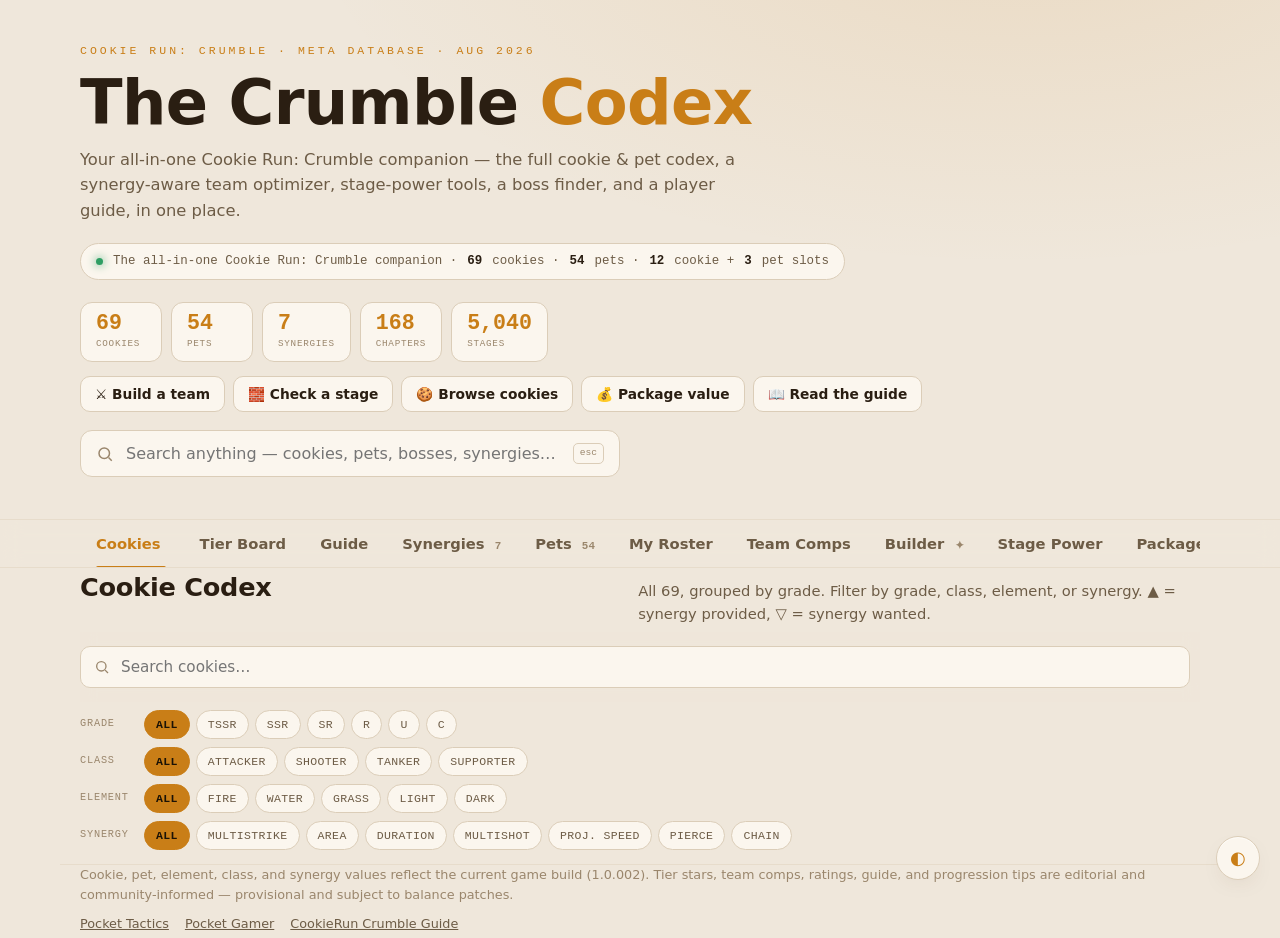
==== crumble/index.html @ cd01ab6e "Add Crumble Codex tool at /crumble All-in-one Cookie Run: Crumble companion: cookie & pet codex, tie" ====
<!doctype html>
<html lang="en">
<head>
<meta charset="utf-8">
<meta name="description" content="The all-in-one Cookie Run: Crumble companion — full cookie & pet codex, tier board, synergy-aware team optimizer, stage power tools, package value, and a complete guide.">
<meta property="og:title" content="The Crumble Codex">
<meta property="og:description" content="All-in-one Cookie Run: Crumble companion — codex, tier board, team optimizer, stage power, package value, and guide.">
<meta property="og:type" content="website">
<meta name="robots" content="index,follow">
<link rel="icon" href="data:image/svg+xml,<svg xmlns=%27http://www.w3.org/2000/svg%27 viewBox=%270 0 100 100%27><text y=%27.9em%27 font-size=%2790%27>%F0%9F%8D%AA</text></svg>">
<title>Crumble Codex — Cookie Run: Crumble Meta Database</title>
<meta name="viewport" content="width=device-width, initial-scale=1">
<style>
:root{
  --ground:#17110d;--surface:#20180f;--surface-2:#2a2015;--raise:#332619;--border:#3d2d1d;--border-soft:#2f2317;
  --text:#f4ead9;--muted:#b39c82;--faint:#7d6a55;--accent:#f2a63a;--accent-deep:#c97e17;--accent-glow:rgba(242,166,58,.16);
  --g-tssr:#ffd24a;--g-ssr:#ff5f8c;--g-sr:#b98cff;--g-r:#43c9bf;--g-u:#8695a6;--g-c:#6f7d8c;
  --e-fire:#ff6b4a;--e-water:#45b6f5;--e-grass:#5ec26a;--e-light:#f0c33a;--e-dark:#b07be6;
  --boss:#ff7a59;--wave:#57b6ef;--good:#57c98a;
  --shadow:0 1px 0 rgba(255,255,255,.03) inset, 0 10px 30px -12px rgba(0,0,0,.7);
  --radius:14px;
  --font-display:"Trebuchet MS","Segoe UI",system-ui,sans-serif;
  --font-body:"Segoe UI",system-ui,-apple-system,Roboto,sans-serif;
  --font-mono:"Consolas",ui-monospace,"SF Mono",Menlo,monospace;
}
@media (prefers-color-scheme: light){:root{
  --ground:#efe7db;--surface:#fbf6ee;--surface-2:#f4ece0;--raise:#fff;--border:#dbcdb8;--border-soft:#e7dccb;
  --text:#2a1e12;--muted:#6d5c46;--faint:#9a866c;--accent:#c97e17;--accent-deep:#a5620a;--accent-glow:rgba(201,126,23,.12);
  --g-tssr:#c99400;--g-ssr:#d63e6d;--g-sr:#7f4fd6;--g-r:#159a90;--g-u:#5f7183;--g-c:#7a8794;
  --e-fire:#e0512b;--e-water:#2b82c9;--e-grass:#2f9e46;--e-light:#c99400;--e-dark:#8a4fd0;
  --boss:#d9522f;--wave:#2b82c9;--good:#2e9e63;
  --shadow:0 1px 0 rgba(255,255,255,.6) inset, 0 8px 24px -14px rgba(80,50,10,.35);
}}
:root[data-theme="dark"]{
  --ground:#17110d;--surface:#20180f;--surface-2:#2a2015;--raise:#332619;--border:#3d2d1d;--border-soft:#2f2317;
  --text:#f4ead9;--muted:#b39c82;--faint:#7d6a55;--accent:#f2a63a;--accent-deep:#c97e17;--accent-glow:rgba(242,166,58,.16);
  --g-tssr:#ffd24a;--g-ssr:#ff5f8c;--g-sr:#b98cff;--g-r:#43c9bf;--g-u:#8695a6;--g-c:#6f7d8c;
  --e-fire:#ff6b4a;--e-water:#45b6f5;--e-grass:#5ec26a;--e-light:#f0c33a;--e-dark:#b07be6;
  --boss:#ff7a59;--wave:#57b6ef;--good:#57c98a;
  --shadow:0 1px 0 rgba(255,255,255,.03) inset, 0 10px 30px -12px rgba(0,0,0,.7);
}
:root[data-theme="light"]{
  --ground:#efe7db;--surface:#fbf6ee;--surface-2:#f4ece0;--raise:#fff;--border:#dbcdb8;--border-soft:#e7dccb;
  --text:#2a1e12;--muted:#6d5c46;--faint:#9a866c;--accent:#c97e17;--accent-deep:#a5620a;--accent-glow:rgba(201,126,23,.12);
  --g-tssr:#c99400;--g-ssr:#d63e6d;--g-sr:#7f4fd6;--g-r:#159a90;--g-u:#5f7183;--g-c:#7a8794;
  --e-fire:#e0512b;--e-water:#2b82c9;--e-grass:#2f9e46;--e-light:#c99400;--e-dark:#8a4fd0;
  --boss:#d9522f;--wave:#2b82c9;--good:#2e9e63;
  --shadow:0 1px 0 rgba(255,255,255,.6) inset, 0 8px 24px -14px rgba(80,50,10,.35);
}
*{box-sizing:border-box}
body{margin:0;background:var(--ground);color:var(--text);font-family:var(--font-body);line-height:1.55;-webkit-font-smoothing:antialiased;
  background-image:radial-gradient(1200px 600px at 80% -10%,var(--accent-glow),transparent 60%);}
.wrap{max-width:1160px;margin:0 auto;padding:0 20px}
header{padding:42px 0 18px}
.kicker{font-family:var(--font-mono);font-size:.72rem;letter-spacing:.26em;text-transform:uppercase;color:var(--accent);margin:0 0 12px}
h1{font-family:var(--font-display);font-weight:700;font-size:clamp(2.3rem,6vw,3.9rem);line-height:.98;letter-spacing:-.01em;margin:0;text-wrap:balance}
h1 .glow{color:var(--accent)}
.sub{color:var(--muted);max-width:64ch;margin:14px 0 0;font-size:1.02rem}
.roster{margin-top:20px;display:inline-flex;align-items:center;gap:10px;flex-wrap:wrap;font-family:var(--font-mono);font-size:.78rem;color:var(--muted);
  background:var(--surface);border:1px solid var(--border);border-radius:999px;padding:8px 15px}
.roster b{color:var(--text)}
.dot{width:7px;height:7px;border-radius:50%;background:var(--good);box-shadow:0 0 10px var(--good)}
.roster a{color:var(--accent);text-decoration:none}
nav.tabs{position:sticky;top:0;z-index:20;margin-top:24px;background:color-mix(in srgb,var(--ground) 88%,transparent);backdrop-filter:blur(10px);
  border-top:1px solid var(--border-soft);border-bottom:1px solid var(--border-soft)}
.tabs-inner{display:flex;gap:2px;overflow-x:auto;scrollbar-width:none}
.tabs-inner::-webkit-scrollbar{display:none}
.tab{appearance:none;background:none;border:none;cursor:pointer;color:var(--muted);font-family:var(--font-display);font-weight:700;font-size:.92rem;
  padding:15px 16px;white-space:nowrap;position:relative;transition:color .15s}
.tab:hover{color:var(--text)}
.tab[aria-selected="true"]{color:var(--accent)}
.tab[aria-selected="true"]::after{content:"";position:absolute;left:16px;right:16px;bottom:-1px;height:2px;background:var(--accent);border-radius:2px 2px 0 0}
.tab .n{font-family:var(--font-mono);font-size:.68rem;color:var(--faint);margin-left:5px}
main{padding:28px 0 90px}
.panel{display:none;animation:fade .3s ease}
.panel.active{display:block}
@keyframes fade{from{opacity:0;transform:translateY(6px)}to{opacity:1;transform:none}}
@media (prefers-reduced-motion:reduce){.panel.active{animation:none}}
.panel-head{display:flex;align-items:baseline;justify-content:space-between;gap:16px;flex-wrap:wrap;margin-bottom:6px}
.panel-head h2{font-family:var(--font-display);font-size:1.6rem;margin:0;letter-spacing:-.01em}
.panel-head p{color:var(--muted);margin:0;font-size:.92rem;max-width:60ch}
.section-note{color:var(--muted);font-size:.9rem;margin:2px 0 20px;max-width:74ch}
.callout{margin:0 0 22px;background:var(--accent-glow);border:1px solid color-mix(in srgb,var(--accent) 35%,var(--border));border-radius:var(--radius);padding:15px 18px;font-size:.9rem}
.callout b{color:var(--accent)}
/* controls */
.controls{position:sticky;top:52px;z-index:15;background:color-mix(in srgb,var(--ground) 92%,transparent);backdrop-filter:blur(8px);padding:14px 0;margin-bottom:8px;display:flex;gap:10px;flex-wrap:wrap;align-items:center}
.search{flex:1;min-width:190px;display:flex;align-items:center;gap:9px;background:var(--surface);border:1px solid var(--border);border-radius:10px;padding:10px 13px}
.search:focus-within{border-color:var(--accent);box-shadow:0 0 0 3px var(--accent-glow)}
.search input{flex:1;background:none;border:none;color:var(--text);font-family:var(--font-body);font-size:.95rem;outline:none}
.search svg{flex:none;color:var(--faint)}
.chips{display:flex;gap:6px;flex-wrap:wrap}
.chip{appearance:none;cursor:pointer;font-family:var(--font-mono);font-size:.72rem;letter-spacing:.03em;background:var(--surface);border:1px solid var(--border);color:var(--muted);padding:7px 11px;border-radius:999px;transition:all .13s;text-transform:uppercase}
.chip:hover{color:var(--text);border-color:var(--faint)}
.chip[aria-pressed="true"]{background:var(--accent);border-color:var(--accent);color:#1a1206;font-weight:700}
.count{font-family:var(--font-mono);font-size:.75rem;color:var(--faint);margin-left:auto}
.filterbar{display:flex;flex-direction:column;gap:8px;margin-bottom:14px}
.filterbar .frow{display:flex;gap:8px;align-items:center;flex-wrap:wrap}
.filterbar .flab{font-family:var(--font-mono);font-size:.64rem;letter-spacing:.08em;text-transform:uppercase;color:var(--faint);min-width:56px}
/* grid */
.grid{display:grid;grid-template-columns:repeat(auto-fill,minmax(258px,1fr));gap:12px}
.card{background:var(--surface);border:1px solid var(--border);border-radius:var(--radius);padding:14px 15px;box-shadow:var(--shadow);position:relative;overflow:hidden;display:flex;flex-direction:column;gap:9px}
.card::before{content:"";position:absolute;left:0;top:0;bottom:0;width:3px;background:var(--gc,var(--faint))}
.card .top{display:flex;align-items:flex-start;justify-content:space-between;gap:10px}
.card .name{font-family:var(--font-display);font-weight:700;font-size:1.05rem;line-height:1.15;margin:0}
.grade-badge{flex:none;font-family:var(--font-mono);font-weight:700;font-size:.7rem;letter-spacing:.04em;padding:4px 8px;border-radius:7px;color:#150f08;background:var(--gc,var(--faint))}
.metastar{color:var(--accent);font-size:.85rem}
.tagrow{display:flex;gap:6px;flex-wrap:wrap;align-items:center}
.el{display:inline-flex;align-items:center;gap:5px;font-family:var(--font-mono);font-size:.68rem;color:var(--muted);text-transform:uppercase;letter-spacing:.04em}
.el .ed{width:8px;height:8px;border-radius:50%;background:var(--ec)}
.pill{font-family:var(--font-mono);font-size:.65rem;letter-spacing:.03em;text-transform:uppercase;padding:3px 8px;border-radius:6px;border:1px solid var(--border);color:var(--muted);background:var(--surface-2)}
.pill.role{color:var(--text)}
.pill.eff{color:var(--good);border-color:color-mix(in srgb,var(--good) 35%,var(--border))}
.synrow{display:flex;gap:6px;flex-wrap:wrap;margin-top:auto;padding-top:6px;border-top:1px solid var(--border-soft)}
.syn-give,.syn-recv{font-family:var(--font-mono);font-size:.66rem;padding:3px 8px;border-radius:6px}
.syn-give{color:var(--accent);border:1px solid color-mix(in srgb,var(--accent) 40%,var(--border));background:var(--accent-glow)}
.syn-recv{color:var(--muted);border:1px solid var(--border);background:var(--surface-2)}
[data-g="TSSR"]{--gc:var(--g-tssr)}[data-g="SSR"]{--gc:var(--g-ssr)}[data-g="SR"]{--gc:var(--g-sr)}[data-g="R"]{--gc:var(--g-r)}[data-g="U"]{--gc:var(--g-u)}[data-g="C"]{--gc:var(--g-c)}
[data-e="Fire"]{--ec:var(--e-fire)}[data-e="Water"]{--ec:var(--e-water)}[data-e="Grass"]{--ec:var(--e-grass)}[data-e="Light"]{--ec:var(--e-light)}[data-e="Dark"]{--ec:var(--e-dark)}
.empty{text-align:center;color:var(--faint);padding:50px;font-family:var(--font-mono);font-size:.9rem}
/* synergy tab */
.syn-grid{display:grid;grid-template-columns:repeat(auto-fill,minmax(330px,1fr));gap:14px}
.syn-card{background:var(--surface);border:1px solid var(--border);border-radius:var(--radius);padding:18px;box-shadow:var(--shadow)}
.syn-card h3{font-family:var(--font-display);font-size:1.2rem;margin:0 0 2px;display:flex;align-items:center;gap:9px}
.syn-card .ko{font-family:var(--font-mono);font-size:.72rem;color:var(--faint)}
.syn-card .mech{color:var(--muted);font-size:.88rem;margin:6px 0 13px}
.rate{display:flex;gap:16px;margin:0 0 13px;font-family:var(--font-mono);font-size:.74rem}
.rate .lab{color:var(--faint);text-transform:uppercase;letter-spacing:.06em}
.pv{font-family:var(--font-mono);font-size:.66rem;letter-spacing:.08em;text-transform:uppercase;color:var(--faint);margin:11px 0 5px}
.namelist{display:flex;gap:6px;flex-wrap:wrap}
.nm{font-size:.79rem;padding:4px 9px;border-radius:7px;background:var(--surface-2);border:1px solid var(--border);color:var(--text)}
.nm.provider{border-color:color-mix(in srgb,var(--accent) 45%,var(--border));color:var(--accent)}
.scarce{margin-top:13px;font-size:.82rem;color:var(--muted);border-top:1px dashed var(--border);padding-top:10px}
.scarce b{color:var(--text)}.bottleneck{color:var(--boss);font-weight:700}
/* pets table */
.table-wrap{overflow-x:auto;border:1px solid var(--border);border-radius:var(--radius);background:var(--surface)}
table{border-collapse:collapse;width:100%;min-width:520px;font-size:.9rem}
th,td{text-align:left;padding:11px 15px;border-bottom:1px solid var(--border-soft)}
thead th{font-family:var(--font-mono);font-size:.68rem;letter-spacing:.08em;text-transform:uppercase;color:var(--faint);background:var(--surface-2);position:sticky;top:0}
tbody tr:last-child td{border-bottom:none}
tbody tr:hover{background:var(--surface-2)}
td .petname{font-family:var(--font-display);font-weight:700}
.t-badge{font-family:var(--font-mono);font-weight:700;font-size:.66rem;padding:3px 8px;border-radius:6px;color:#150f08}
.eff-txt{font-family:var(--font-mono);font-size:.8rem;color:var(--accent)}
/* team cards + builder shared */
.team-stack{display:flex;flex-direction:column;gap:16px}
.team{background:var(--surface);border:1px solid var(--border);border-radius:var(--radius);overflow:hidden;box-shadow:var(--shadow)}
.team-hd{padding:15px 20px;border-bottom:1px solid var(--border);display:flex;align-items:center;gap:12px;flex-wrap:wrap}
.team-hd .idx{font-family:var(--font-mono);font-size:.75rem;color:var(--faint)}
.team-hd h3{font-family:var(--font-display);font-size:1.24rem;margin:0;flex:1;min-width:150px}
.team-hd .slots{font-family:var(--font-mono);font-size:.68rem;color:var(--faint)}
.team-tag{font-family:var(--font-mono);font-size:.66rem;text-transform:uppercase;letter-spacing:.05em;padding:5px 11px;border-radius:999px;border:1px solid var(--border);color:var(--muted)}
.team-tag.flag{background:var(--accent);border-color:var(--accent);color:#1a1206;font-weight:700}
.reset-team{appearance:none;cursor:pointer;font-family:var(--font-mono);font-size:.66rem;background:none;border:1px solid var(--border);color:var(--muted);border-radius:999px;padding:4px 10px}
.reset-team:hover{border-color:var(--accent);color:var(--accent)}
.team-body{padding:16px 20px;display:grid;grid-template-columns:1fr;gap:16px}
@media(min-width:760px){.team-body{grid-template-columns:1.4fr 1fr}}
.lineup{display:flex;flex-direction:column;gap:4px}
.unit{display:flex;align-items:center;gap:10px;font-size:.9rem;padding:7px 0;border-bottom:1px solid var(--border-soft)}
.unit:last-child{border-bottom:none}
.unit .u-name{font-weight:600;min-width:118px}
.unit .u-el{width:8px;height:8px;border-radius:50%;background:var(--ec);flex:none}
.unit .u-role{font-family:var(--font-mono);font-size:.64rem;text-transform:uppercase;letter-spacing:.04em;color:var(--faint)}
.unit .u-job{color:var(--muted);font-size:.8rem}
.unit .u-tier{margin-left:auto;font-family:var(--font-mono);font-size:.62rem;font-weight:700;padding:2px 7px;border-radius:5px;color:#150f08;background:var(--gc,var(--faint))}
.miss{appearance:none;cursor:pointer;flex:none;width:20px;height:20px;border-radius:6px;border:1px solid var(--border);background:var(--surface-2);color:var(--faint);font-size:.7rem;line-height:1;display:grid;place-items:center;transition:all .12s;padding:0}
.miss:hover{border-color:var(--boss);color:var(--boss)}
.miss.active{background:var(--accent);border-color:var(--accent);color:#1a1206}
.unit.sub{background:linear-gradient(90deg,var(--accent-glow),transparent 70%);margin:0 -8px;padding-left:8px;padding-right:8px;border-radius:7px}
.unit.sub .u-name{color:var(--accent)}
.team-side{background:var(--surface-2);border-radius:10px;padding:14px 16px;align-self:start}
.team-side .lab{font-family:var(--font-mono);font-size:.66rem;letter-spacing:.08em;text-transform:uppercase;color:var(--accent);margin:0 0 6px}
.team-side p{margin:0 0 12px;font-size:.85rem;color:var(--muted)}
.team-side p:last-child{margin:0}
.team-side b{color:var(--text)}
.team-side .hint{font-size:.77rem;color:var(--faint);border-top:1px dashed var(--border);padding-top:10px}
/* builder */
.build-controls{background:var(--surface);border:1px solid var(--border);border-radius:var(--radius);padding:18px 20px;margin-bottom:22px;box-shadow:var(--shadow);display:flex;flex-direction:column;gap:16px}
.bc-row{display:flex;align-items:center;gap:14px;flex-wrap:wrap}
.bc-lab{font-family:var(--font-mono);font-size:.68rem;letter-spacing:.08em;text-transform:uppercase;color:var(--faint);min-width:74px}
.bc-out{font-family:var(--font-mono);font-weight:700;font-size:1.05rem;color:var(--accent);min-width:26px;text-align:center;font-variant-numeric:tabular-nums}
#sizeRange{flex:1;min-width:150px;max-width:280px;accent-color:var(--accent);height:5px}
.gen-btn{margin-left:auto;appearance:none;cursor:pointer;font-family:var(--font-display);font-weight:700;font-size:.95rem;background:var(--accent);color:#1a1206;border:none;border-radius:10px;padding:11px 20px;transition:transform .1s,filter .15s}
.gen-btn:hover{filter:brightness(1.08)}.gen-btn:active{transform:scale(.97)}
.result-hd{display:flex;align-items:center;gap:16px;flex-wrap:wrap;margin-bottom:16px}
.result-hd h3{font-family:var(--font-display);font-size:1.5rem;margin:0}
.rating{display:flex;align-items:baseline;gap:7px;margin-left:auto;background:var(--surface);border:1px solid var(--border);border-radius:12px;padding:8px 16px}
.rating .val{font-family:var(--font-mono);font-weight:700;font-size:1.7rem;color:var(--accent);font-variant-numeric:tabular-nums;line-height:1}
.rating .lab{font-family:var(--font-mono);font-size:.64rem;letter-spacing:.07em;text-transform:uppercase;color:var(--faint)}
.build-body{display:grid;grid-template-columns:1fr;gap:16px}
@media(min-width:760px){.build-body{grid-template-columns:1.35fr 1fr}}
.build-lineup{background:var(--surface);border:1px solid var(--border);border-radius:var(--radius);padding:8px 18px;box-shadow:var(--shadow)}
.build-side{display:flex;flex-direction:column;gap:14px}
.box{background:var(--surface);border:1px solid var(--border);border-radius:var(--radius);padding:15px 17px;box-shadow:var(--shadow)}
.box .lab{font-family:var(--font-mono);font-size:.66rem;letter-spacing:.08em;text-transform:uppercase;color:var(--accent);margin:0 0 10px}
.box .why{font-size:.86rem;color:var(--muted);margin:0}.box .why b{color:var(--text)}
.syn-live{display:flex;flex-direction:column;gap:7px}
.syn-live .row{display:flex;align-items:center;gap:8px;font-size:.82rem}
.syn-live .snm{font-family:var(--font-mono);font-size:.72rem;color:var(--text);min-width:90px}
.syn-live .flow{color:var(--muted);font-size:.79rem}
.syn-live .on{width:8px;height:8px;border-radius:50%;background:var(--good);flex:none;box-shadow:0 0 7px var(--good)}
.rolebars{display:flex;flex-direction:column;gap:8px}
.rolebar{display:grid;grid-template-columns:78px 1fr 22px;align-items:center;gap:9px;font-family:var(--font-mono);font-size:.72rem}
.rolebar .track{height:8px;background:var(--surface-2);border-radius:4px;overflow:hidden}
.rolebar .fill{height:100%;background:var(--accent);border-radius:4px}
.rolebar .cnt{color:var(--muted);text-align:right;font-variant-numeric:tabular-nums}
.petpick{display:flex;gap:9px;flex-wrap:wrap}
.petpick .p{flex:1;min-width:118px;background:var(--surface-2);border:1px solid var(--border);border-radius:10px;padding:9px 11px}
.petpick .p .pn{font-family:var(--font-display);font-weight:700;font-size:.88rem}
.petpick .p .pe{font-family:var(--font-mono);font-size:.7rem;color:var(--accent);margin-top:2px}
/* progression */
.prog{display:grid;grid-template-columns:repeat(auto-fill,minmax(300px,1fr));gap:14px}
.prog-card{background:var(--surface);border:1px solid var(--border);border-radius:var(--radius);padding:18px;box-shadow:var(--shadow)}
.prog-card h3{font-family:var(--font-display);font-size:1.1rem;margin:0 0 4px;display:flex;gap:9px;align-items:center}
.prog-card .num{font-family:var(--font-mono);color:var(--accent);font-size:.9rem}
.prog-card p{color:var(--muted);font-size:.87rem;margin:8px 0 0}.prog-card b{color:var(--text)}
.prog-card ul{margin:9px 0 0;padding-left:18px;color:var(--muted);font-size:.85rem}.prog-card li{margin:5px 0}
/* ===== STAGE POWER ===== */
.stage-tool{background:var(--surface);border:1px solid var(--border);border-radius:var(--radius);padding:18px 20px;margin-bottom:22px;box-shadow:var(--shadow)}
.stage-inputs{display:flex;gap:12px;flex-wrap:wrap;align-items:flex-end}
.stage-inputs label{display:flex;flex-direction:column;gap:6px;font-family:var(--font-mono);font-size:.64rem;letter-spacing:.06em;text-transform:uppercase;color:var(--faint);flex:1;min-width:140px}
.stage-inputs input{background:var(--surface-2);border:1px solid var(--border);border-radius:9px;padding:10px 12px;color:var(--text);font-family:var(--font-body);font-size:.95rem;outline:none;font-variant-numeric:tabular-nums}
.stage-inputs input:focus{border-color:var(--accent);box-shadow:0 0 0 3px var(--accent-glow)}
.stage-inputs .gen-btn{margin-left:0}
#stageResult{margin-top:16px}
.srec{display:flex;gap:16px;flex-wrap:wrap;align-items:center;margin-bottom:14px}
.srec .big{font-family:var(--font-mono);font-weight:700;font-size:1.7rem;color:var(--accent);font-variant-numeric:tabular-nums;line-height:1}
.srec .lab{font-family:var(--font-mono);font-size:.62rem;text-transform:uppercase;letter-spacing:.07em;color:var(--faint);margin-bottom:3px}
.srec .bosschip{background:var(--surface-2);border:1px solid var(--border);border-radius:999px;padding:7px 14px;font-size:.86rem}
.verdict{border-radius:10px;padding:13px 16px;font-size:.9rem;border:1px solid var(--border);color:var(--muted);line-height:1.6}
.verdict.good{background:color-mix(in srgb,var(--good) 13%,transparent);border-color:color-mix(in srgb,var(--good) 40%,var(--border))}
.verdict.warn{background:color-mix(in srgb,var(--boss) 11%,transparent);border-color:color-mix(in srgb,var(--boss) 42%,var(--border))}
.verdict b{color:var(--text)}
.brk{display:flex;flex-direction:column;gap:5px}
.brk-row{display:grid;grid-template-columns:minmax(120px,1.2fr) 2fr 52px;gap:12px;align-items:center;padding:9px 12px;border-radius:9px;font-family:var(--font-mono);font-size:.8rem;background:var(--surface);border:1px solid transparent}
.brk-row.here{background:var(--accent-glow);border-color:color-mix(in srgb,var(--accent) 45%,var(--border))}
.brk-row .thr{color:var(--muted)}
.brk-row .track{height:9px;border-radius:5px;background:var(--surface-2);overflow:hidden}
.brk-row .bar{height:100%;border-radius:5px;background:linear-gradient(90deg,var(--boss),var(--accent) 60%,var(--good))}
.brk-row .dmg{text-align:right;font-weight:700;color:var(--text)}

/* ===== ADVANCED FEATURES ===== */
.cardbtns{display:flex;align-items:center;gap:7px}
.own{appearance:none;cursor:pointer;width:22px;height:22px;border-radius:50%;border:1px solid var(--border);background:var(--surface-2);color:var(--faint);font-size:.7rem;display:grid;place-items:center;padding:0;transition:all .12s}
.own:hover{border-color:var(--good);color:var(--good)}
.own.have{background:var(--good);border-color:var(--good);color:#0d1a10}
.card{cursor:pointer}
.card.dim{opacity:.38}
.card.dim:hover{opacity:.72}
.u-name.clk{cursor:pointer}.u-name.clk:hover{color:var(--accent)}
.nm.clk{cursor:pointer}.nm.clk:hover{border-color:var(--accent);color:var(--accent)}
.modal{position:fixed;inset:0;z-index:50;background:rgba(0,0,0,.62);backdrop-filter:blur(3px);display:none;align-items:flex-start;justify-content:center;padding:6vh 16px;overflow:auto}
.modal.open{display:flex;animation:fade .2s ease}
.modal-card{background:var(--surface);border:1px solid var(--border);border-radius:var(--radius);max-width:560px;width:100%;padding:22px 24px;box-shadow:0 24px 60px -20px rgba(0,0,0,.8);position:relative}
.m-close{position:absolute;top:14px;right:14px;appearance:none;cursor:pointer;background:var(--surface-2);border:1px solid var(--border);color:var(--muted);width:30px;height:30px;border-radius:8px}
.m-close:hover{border-color:var(--accent);color:var(--accent)}
.m-head{display:flex;align-items:center;gap:12px}
.m-head h3{font-family:var(--font-display);font-size:1.4rem;margin:0}
.m-head .grade-badge{font-size:.72rem}
.m-syn{display:flex;gap:6px;flex-wrap:wrap;margin:8px 0 2px}
.m-lab{font-family:var(--font-mono);font-size:.65rem;letter-spacing:.08em;text-transform:uppercase;color:var(--accent);margin:16px 0 7px}
.switch{appearance:none;cursor:pointer;font-family:var(--font-mono);font-size:.75rem;background:var(--surface-2);border:1px solid var(--border);color:var(--muted);padding:9px 15px;border-radius:999px}
.switch[aria-pressed="true"]{background:var(--good);border-color:var(--good);color:#0d1a10;font-weight:700}
.roster-grid{display:flex;flex-direction:column;gap:16px}
.rg-grade .rg-lab{font-family:var(--font-mono);font-weight:700;font-size:.72rem;letter-spacing:.06em;margin-bottom:7px}
.rg-chips{display:flex;gap:6px;flex-wrap:wrap}
.ochip{appearance:none;cursor:pointer;font-size:.76rem;background:var(--surface);border:1px solid var(--border);color:var(--faint);padding:6px 10px;border-radius:8px;transition:all .1s}
.ochip:hover{border-color:var(--muted);color:var(--text)}
.ochip.have{background:color-mix(in srgb,var(--good) 16%,var(--surface));border-color:color-mix(in srgb,var(--good) 45%,var(--border));color:var(--text)}
.boss-list{display:flex;flex-direction:column;gap:8px}
.boss-row{background:var(--surface);border:1px solid var(--border);border-radius:10px;padding:12px 15px;box-shadow:var(--shadow)}
.boss-n{font-family:var(--font-display);font-weight:700;font-size:1rem}
.boss-meta{display:flex;gap:14px;font-family:var(--font-mono);font-size:.72rem;color:var(--faint);margin:3px 0 6px}
.boss-p{color:var(--accent)}
.boss-stg{font-family:var(--font-mono);font-size:.76rem;color:var(--muted)}
.lock-sel,.lock-inp{background:var(--surface-2);border:1px solid var(--border);border-radius:9px;padding:9px 11px;color:var(--text);font-family:var(--font-body);font-size:.9rem;outline:none}
.lock-sel:focus,.lock-inp:focus{border-color:var(--accent);box-shadow:0 0 0 3px var(--accent-glow)}
.lock-sel{min-width:170px}.lock-inp{width:150px}
.share-btn{appearance:none;cursor:pointer;font-family:var(--font-mono);font-size:.66rem;background:none;border:1px solid var(--border);color:var(--muted);border-radius:999px;padding:4px 10px}
.share-btn:hover{border-color:var(--accent);color:var(--accent)}
.linkbtn{appearance:none;cursor:pointer;font-family:var(--font-mono);font-size:.72rem;background:var(--accent);color:#1a1206;border:none;border-radius:7px;padding:4px 10px;font-weight:700;margin:2px 6px 2px 0}
.toast{position:fixed;bottom:78px;right:20px;z-index:60;background:var(--text);color:var(--ground);font-size:.85rem;font-weight:600;padding:10px 16px;border-radius:10px;opacity:0;transform:translateY(8px);transition:all .2s;pointer-events:none}
.toast.show{opacity:1;transform:none}

/* ===== AIO: global search, guide, cookie tips ===== */
.gsearch{position:relative;margin-top:18px;max-width:540px}
.gsearch .gin{display:flex;align-items:center;gap:10px;background:var(--surface);border:1px solid var(--border);border-radius:12px;padding:12px 15px}
.gsearch .gin:focus-within{border-color:var(--accent);box-shadow:0 0 0 3px var(--accent-glow)}
.gsearch input{flex:1;background:none;border:none;color:var(--text);font-size:1rem;outline:none;font-family:var(--font-body)}
.gsearch svg{color:var(--faint);flex:none}
.gsearch .gkbd{font-family:var(--font-mono);font-size:.6rem;color:var(--faint);border:1px solid var(--border);border-radius:5px;padding:2px 6px}
.gres{position:absolute;left:0;right:0;top:calc(100% + 6px);z-index:25;background:var(--surface);border:1px solid var(--border);border-radius:12px;box-shadow:0 20px 50px -20px rgba(0,0,0,.7);max-height:64vh;overflow:auto;display:none}
.gres.open{display:block}
.gres .gsec{font-family:var(--font-mono);font-size:.6rem;letter-spacing:.09em;text-transform:uppercase;color:var(--faint);padding:10px 14px 4px}
.gres .gitem{display:flex;align-items:center;gap:10px;padding:8px 14px;cursor:pointer;font-size:.9rem}
.gres .gitem:hover{background:var(--surface-2)}
.gres .gtag{margin-left:auto;font-family:var(--font-mono);font-size:.62rem;color:var(--faint)}
.gres .gdot{width:8px;height:8px;border-radius:50%;flex:none}
.cuse{font-family:var(--font-mono);font-size:.6rem;letter-spacing:.04em;text-transform:uppercase;color:var(--accent);margin-top:3px}
.m-tip{background:var(--accent-glow);border:1px solid color-mix(in srgb,var(--accent) 30%,var(--border));border-radius:10px;padding:11px 14px;font-size:.92rem;color:var(--text);margin:12px 0 2px;line-height:1.55}
.m-use{display:inline-block;font-family:var(--font-mono);font-size:.62rem;text-transform:uppercase;letter-spacing:.05em;color:var(--accent);border:1px solid color-mix(in srgb,var(--accent) 40%,var(--border));border-radius:5px;padding:2px 7px;margin-right:8px}
.guide-body{display:flex;flex-direction:column;gap:10px}
.gcard{background:var(--surface);border:1px solid var(--border);border-radius:var(--radius);box-shadow:var(--shadow);overflow:hidden}
.gcard summary{cursor:pointer;list-style:none;padding:15px 18px;font-family:var(--font-display);font-weight:700;font-size:1.08rem;display:flex;align-items:center;gap:11px}
.gcard summary::-webkit-details-marker{display:none}
.gcard summary::after{content:"+";margin-left:auto;color:var(--faint);font-family:var(--font-mono)}
.gcard[open] summary::after{content:"−"}
.gcard .gicon{font-size:1.1rem}
.gcard[open] summary{border-bottom:1px solid var(--border-soft)}
.gcontent{padding:14px 20px 18px;color:var(--muted);font-size:.92rem;line-height:1.65}
.gcontent p{margin:0 0 10px}.gcontent ul{margin:0 0 10px;padding-left:20px}.gcontent li{margin:5px 0}
.gcontent b{color:var(--text)}.gcontent em{color:var(--text);font-style:italic}

/* ===== hero, economy, power planner ===== */
.herostats{display:flex;gap:9px;flex-wrap:wrap;margin-top:22px}
.hs{background:var(--surface);border:1px solid var(--border);border-radius:12px;padding:10px 15px;display:flex;flex-direction:column;gap:2px;min-width:82px}
.hs .hv{font-family:var(--font-mono);font-weight:700;font-size:1.35rem;color:var(--accent);line-height:1;font-variant-numeric:tabular-nums}
.hs .hl{font-family:var(--font-mono);font-size:.58rem;letter-spacing:.08em;text-transform:uppercase;color:var(--faint)}
.heroquick{display:flex;gap:8px;flex-wrap:wrap;margin-top:14px}
.hq{appearance:none;cursor:pointer;font-family:var(--font-display);font-weight:700;font-size:.86rem;background:var(--surface);border:1px solid var(--border);color:var(--text);border-radius:10px;padding:9px 14px;transition:all .13s}
.hq:hover{border-color:var(--accent);color:var(--accent);transform:translateY(-1px)}
.eff-cell{display:flex;align-items:center;gap:9px;min-width:130px}
.eff-num{font-family:var(--font-mono);font-weight:700;font-variant-numeric:tabular-nums;white-space:nowrap}
.eff-bar{flex:1;height:7px;background:var(--surface-2);border-radius:4px;overflow:hidden;min-width:36px}
.eff-fill{height:100%;border-radius:4px;background:linear-gradient(90deg,var(--accent),var(--good))}
.eff-t1{color:var(--good)}.eff-t2{color:var(--accent)}.eff-t3{color:var(--muted)}
.econ-name{font-family:var(--font-display);font-weight:700;font-size:.92rem}
.econ-cat{font-family:var(--font-mono);font-size:.58rem;text-transform:uppercase;letter-spacing:.05em;color:var(--faint)}
.econ-c{font-size:.8rem;color:var(--muted)}
.econ-price{font-variant-numeric:tabular-nums;font-family:var(--font-mono);font-size:.85rem;white-space:nowrap}
td.econ-dia{font-variant-numeric:tabular-nums;font-family:var(--font-mono);color:var(--accent);font-size:.85rem;white-space:nowrap}
.frontier{display:flex;flex-direction:column;gap:8px}
.fr-row{display:grid;grid-template-columns:88px 1fr;gap:12px;align-items:center;background:var(--surface);border:1px solid var(--border);border-radius:10px;padding:11px 14px}
.fr-dmg{font-family:var(--font-mono);font-weight:700;color:var(--accent)}
.fr-stage{font-family:var(--font-display);font-weight:700;font-size:1.05rem}
.fr-sub{font-family:var(--font-mono);font-size:.72rem;color:var(--faint)}

/* ===== tier board, element mix, polish ===== */
.tierboard{display:flex;flex-direction:column;gap:10px}
.tier-row{display:grid;grid-template-columns:54px 1fr;gap:0;align-items:stretch;background:var(--surface);border:1px solid var(--border);border-radius:12px;overflow:hidden;box-shadow:var(--shadow)}
.tier-lab{display:grid;place-items:center;font-family:var(--font-display);font-weight:800;font-size:1.4rem;color:#150f08}
.tier-chips{display:flex;gap:6px;flex-wrap:wrap;padding:12px 14px}
.tchip{cursor:pointer;font-size:.82rem;background:var(--surface-2);border:1px solid var(--border);border-radius:8px;padding:5px 10px;display:inline-flex;align-items:center;gap:6px;transition:all .12s}
.tchip:hover{border-color:var(--accent);color:var(--accent);transform:translateY(-1px)}
.tchip .ed{width:7px;height:7px;border-radius:50%;flex:none}
.tchip .tuse{font-family:var(--font-mono);font-size:.56rem;color:var(--faint);letter-spacing:.03em}
.tchip:hover .tuse{color:var(--accent)}
.elmix{display:flex;gap:8px;flex-wrap:wrap}
.elc{display:inline-flex;align-items:center;gap:6px;font-family:var(--font-mono);font-size:.75rem;background:var(--surface-2);border:1px solid var(--border);border-radius:8px;padding:5px 9px}
.elc .ed{width:8px;height:8px;border-radius:50%}
/* polish */
.card{transition:border-color .15s,transform .15s,box-shadow .15s}
.card:hover{transform:translateY(-2px);border-color:var(--faint)}
.tier-row,.boss-row,.team{animation:fade .28s ease both}
@media (prefers-reduced-motion:reduce){.tier-row,.boss-row,.team,.card{animation:none;transition:none}}
@media (max-width:560px){
  .wrap{padding:0 14px}
  header{padding:32px 0 14px}
  h1{font-size:2.1rem}
  .sub{font-size:.95rem}
  .tab{padding:13px 11px;font-size:.85rem}
  .grid{grid-template-columns:1fr}
  .hs{min-width:0;flex:1;padding:9px 11px}
  .hs .hv{font-size:1.15rem}
  .heroquick .hq{flex:1;text-align:center}
  .controls{top:48px}
  .modal-card{padding:18px 16px}
  .team-hd{gap:7px;padding:13px 15px}
  .team-body,.build-body{padding:14px}
  .unit .u-name{min-width:96px}
  .result-hd h3{font-size:1.25rem}
  .tier-lab{font-size:1.15rem}
}

footer{border-top:1px solid var(--border-soft);padding:26px 0 60px;color:var(--faint);font-size:.8rem}
footer a{color:var(--muted)}footer .srcs{display:flex;gap:8px 16px;flex-wrap:wrap;margin-top:10px}
.theme-toggle{position:fixed;bottom:20px;right:20px;z-index:30;appearance:none;cursor:pointer;width:44px;height:44px;border-radius:50%;border:1px solid var(--border);background:var(--surface);color:var(--accent);font-size:1.15rem;box-shadow:var(--shadow);display:grid;place-items:center}
.theme-toggle:hover{border-color:var(--accent)}
:focus-visible{outline:2px solid var(--accent);outline-offset:2px;border-radius:4px}
</style>
</head>
<body>
<div class="wrap">
<header>
  <p class="kicker">Cookie Run: Crumble · Meta Database · Aug 2026</p>
  <h1>The Crumble <span class="glow">Codex</span></h1>
  <p class="sub">Your all-in-one Cookie Run: Crumble companion — the full cookie &amp; pet codex, a synergy-aware team optimizer, stage-power tools, a boss finder, and a player guide, in one place.</p>
  <div class="roster"><span class="dot"></span> The all-in-one Cookie Run: Crumble companion · <b>69</b> cookies · <b>54</b> pets · <b>12</b> cookie + <b>3</b> pet slots</div>
  <div class="herostats">
    <div class="hs"><span class="hv">69</span><span class="hl">Cookies</span></div>
    <div class="hs"><span class="hv">54</span><span class="hl">Pets</span></div>
    <div class="hs"><span class="hv">7</span><span class="hl">Synergies</span></div>
    <div class="hs"><span class="hv">168</span><span class="hl">Chapters</span></div>
    <div class="hs"><span class="hv">5,040</span><span class="hl">Stages</span></div>
  </div>
  <div class="heroquick">
    <button class="hq" data-hero="builder">⚔️ Build a team</button>
    <button class="hq" data-hero="stages">🧱 Check a stage</button>
    <button class="hq" data-hero="cookies">🍪 Browse cookies</button>
    <button class="hq" data-hero="economy">💰 Package value</button>
    <button class="hq" data-hero="guide">📖 Read the guide</button>
  </div>  <div class="gsearch"><div class="gin"><svg width="18" height="18" viewBox="0 0 24 24" fill="none" stroke="currentColor" stroke-width="2"><circle cx="11" cy="11" r="7"/><path d="m21 21-4.3-4.3"/></svg><input id="gSearch" placeholder="Search anything — cookies, pets, bosses, synergies…" autocomplete="off" aria-label="Global search"><span class="gkbd">esc</span></div><div id="gResults" class="gres"></div></div></header>
</div>

<nav class="tabs"><div class="wrap"><div class="tabs-inner" role="tablist">
  <button class="tab" role="tab" aria-selected="true" data-panel="cookies">Cookies <span class="n" id="cc"></span></button>
    <button class="tab" role="tab" aria-selected="false" data-panel="tierlist">Tier Board</button><button class="tab" role="tab" aria-selected="false" data-panel="guide">Guide</button>
  <button class="tab" role="tab" aria-selected="false" data-panel="synergies">Synergies <span class="n">7</span></button>
  <button class="tab" role="tab" aria-selected="false" data-panel="pets">Pets <span class="n">54</span></button>
  <button class="tab" role="tab" aria-selected="false" data-panel="roster">My Roster</button>  <button class="tab" role="tab" aria-selected="false" data-panel="teams">Team Comps</button>
  <button class="tab" role="tab" aria-selected="false" data-panel="builder">Builder <span class="n">✦</span></button>
  <button class="tab" role="tab" aria-selected="false" data-panel="stages">Stage Power</button>
  <button class="tab" role="tab" aria-selected="false" data-panel="economy">Package Value</button>  <button class="tab" role="tab" aria-selected="false" data-panel="progression">Progression</button>
</div></div></nav>

<main class="wrap">

<section class="panel active" id="cookies" role="tabpanel">
  <div class="panel-head"><h2>Cookie Codex</h2><p>All 69, grouped by grade. Filter by grade, class, element, or synergy. ▲ = synergy provided, ▽ = synergy wanted.</p></div>
  <div class="controls">
    <label class="search"><svg width="16" height="16" viewBox="0 0 24 24" fill="none" stroke="currentColor" stroke-width="2"><circle cx="11" cy="11" r="7"/><path d="m21 21-4.3-4.3"/></svg>
      <input type="text" id="cookieSearch" placeholder="Search cookies…" aria-label="Search cookies"></label>
    <span class="count" id="cookieCount"></span>
  </div>
  <div class="filterbar">
    <div class="frow"><span class="flab">Grade</span><div class="chips" id="gradeChips"></div></div>
    <div class="frow"><span class="flab">Class</span><div class="chips" id="roleChips"></div></div>
    <div class="frow"><span class="flab">Element</span><div class="chips" id="elChips"></div></div>
    <div class="frow"><span class="flab">Synergy</span><div class="chips" id="synChips"></div></div>
  </div>
  <div class="grid" id="cookieGrid"></div>
</section>

<section class="panel" id="tierlist" role="tabpanel">
  <div class="panel-head"><h2>Tier Board</h2><p>A heuristic ranking from rarity + meta usage + synergy value + team-amplifying effects. A guide, not gospel — click any cookie for its detail card.</p></div>
  <div class="filterbar">
    <div class="frow"><span class="flab">Class</span><div class="chips" id="tlRole"></div></div>
    <div class="frow"><span class="flab">Element</span><div class="chips" id="tlEl"></div></div>
  </div>
  <div id="tierboard" class="tierboard"></div>
</section>

<section class="panel" id="guide" role="tabpanel">
  <div class="panel-head"><h2>Player Guide</h2><p>New or returning? Start here. Everything below is grounded in the live game data this tool runs on.</p></div>
  <div id="guideBody" class="guide-body"></div>
</section>

<section class="panel" id="synergies" role="tabpanel">
  <div class="panel-head"><h2>The 7 Synergies</h2><p>Providers (▲, from real game data) grant a synergy; receivers scale with it. Both must be on the team for it to work.</p></div>
  <p class="section-note">Rating: <b style="color:var(--boss)">◆ boss/single-target</b> vs <b style="color:var(--wave)">◆ wave clear</b> (★ scale of 3). Provider/receiver lists are computed directly from the 69-cookie dataset.</p>
  <div class="syn-grid" id="synGrid"></div>
</section>

<section class="panel" id="pets" role="tabpanel">
  <div class="panel-head"><h2>Pet Codex</h2><p>All 54 pets by grade. You equip <b>3</b>. Universal buffs fit any team; synergy/element pets pay off only if your team runs that theme.</p></div>
  <p class="section-note"><b>Best general 3:</b> Holy Baby Drop (Ally ATK) + Gold Drop (Crit Rate) + Sweet n' Sour (Crit DMG). Swap one for a synergy pet (Chain→Fluffy Cheese Cat, Area→Banana Lion, etc.) or Majestic King Choco Drop (Max HP) if you're dying.</p>
  <div class="table-wrap"><table><thead><tr><th>Grade</th><th>Pet</th><th>Effect(s)</th></tr></thead><tbody id="petBody"></tbody></table></div>
</section>

<section class="panel" id="roster" role="tabpanel">
  <div class="panel-head"><h2>My Roster</h2><p>Mark what you own. Flip the switch and the optimizer + team comps build only from your cookies. Saved on this device.</p></div>
  <div class="controls" style="gap:14px">
    <button id="useOwnedSwitch" class="switch" aria-pressed="false">OFF — using full roster</button>
    <span class="count" id="ownCount"></span>
    <button id="rosterAll" class="chip">Own all</button>
    <button id="rosterNone" class="chip">Clear</button>
  </div>
  <div id="rosterGrid" class="roster-grid"></div>
</section>
<section class="panel" id="teams" role="tabpanel">
  <div class="panel-head"><h2>Meta Team Comps</h2><p>Six 12-cookie lineups by content. Golden rule: funnel materials into 2–3 carries — a focused core beats a spread-thin 12.</p></div>
  <div class="callout"><b>Missing a cookie?</b> Hit the <b>✕</b> next to it and the best same-class / same-synergy replacement drops into its slot. ✕ again (↺) to restore.</div>
  <div class="team-stack" id="teamStack"></div>
</section>

<section class="panel" id="builder" role="tabpanel">
  <div class="panel-head"><h2>Team Optimizer <span style="color:var(--accent)">✦</span></h2><p>Pick content + team size. The solver builds the best team from all 69 cookies, turns on the right synergies, and picks 3 pets — reasoning shown.</p></div>
  <div class="build-controls">
    <div class="bc-row"><span class="bc-lab">Content</span>
      <div class="chips" id="contentChips">
        <button class="chip" aria-pressed="true" data-c="story">Story</button>
        <button class="chip" aria-pressed="false" data-c="boss">Boss / Single-Target</button>
        <button class="chip" aria-pressed="false" data-c="daily">Daily Dungeon</button>
        <button class="chip" aria-pressed="false" data-c="crumble">Crumble Dungeon</button>
        <button class="chip" aria-pressed="false" data-c="pvp">Arena / PvP</button>
      </div></div>
    <div class="bc-row"><span class="bc-lab">Team size</span>
      <input type="range" id="sizeRange" min="5" max="12" value="12" step="1" aria-label="Team size">
      <output id="sizeOut" class="bc-out">12</output>
      <button class="gen-btn" id="genBtn">✦ Generate team</button></div>
    <div class="bc-row"><span class="bc-lab">Build around</span>
      <select id="lockSel" class="lock-sel"><option value="">— no lock —</option></select>
      <span class="bc-lab" style="min-width:auto">Stuck on</span>
      <input id="buildStage" class="lock-inp" placeholder="stage e.g. 30-20" autocomplete="off">
      <button id="shareBuild" class="share-btn" style="margin-left:auto">↗ Copy share link</button>
    </div>
  </div>
  <div id="buildResult"></div>
</section>

<section class="panel" id="stages" role="tabpanel">
  <div class="panel-head"><h2>Stage Power Check</h2><p>Enter a stage for its recommended Power and boss, then add your team Power to see your damage bracket — the hidden reason under-power teams hit walls.</p></div>
  <div class="stage-tool">
    <div class="stage-inputs">
      <label>Stage<input id="stageIn" placeholder="e.g. 30-20" autocomplete="off"></label>
      <label>Your team Power (optional)<input id="powIn" placeholder="e.g. 1,200,000" inputmode="numeric" autocomplete="off"></label>
      <button id="stageBtn" class="gen-btn">Check</button>
    </div>
    <div id="stageResult"></div>
  </div>
  <div class="panel-head" style="margin-top:26px"><h2 style="font-size:1.25rem">Power Planner</h2></div>
  <p class="section-note">Enter your team Power to see the deepest stage you can clear at each damage bracket — your realistic progression frontier right now.</p>
  <div class="stage-tool"><div class="stage-inputs"><label>Your team Power<input id="plannerPow" placeholder="e.g. 1,200,000" inputmode="numeric" autocomplete="off"></label><button id="plannerBtn" class="gen-btn">Plan my frontier</button></div><div id="plannerResult" style="margin-top:14px"></div></div>

  <div class="panel-head" style="margin-top:4px"><h2 style="font-size:1.25rem">Power → Damage Brackets</h2></div>
  <p class="section-note">Final damage = your Power ÷ the stage's recommended Power, snapped to these 8 brackets. <b style="color:var(--boss)">Below 10% you deal just 1% damage</b> — an under-power team literally can't scratch the boss, which is why raising Power (Resolve, promotions, runes) breaks walls faster than swapping cookies. At 120% you get a 20% damage bonus.</p>
  <div id="bracketTable"></div>
  <div class="panel-head" style="margin-top:26px"><h2 style="font-size:1.25rem">Boss Finder</h2></div>
  <p class="section-note">Search any boss to see every stage it guards and the recommended-power range across all 168 chapters.</p>
  <label class="search" style="margin-bottom:12px"><svg width="16" height="16" viewBox="0 0 24 24" fill="none" stroke="currentColor" stroke-width="2"><circle cx="11" cy="11" r="7"/><path d="m21 21-4.3-4.3"/></svg><input id="bossSearch" placeholder="Search bosses… e.g. Cool Mint" autocomplete="off"></label>
  <div id="bossList" class="boss-list"></div>
</section>

<section class="panel" id="economy" role="tabpanel">
  <div class="panel-head"><h2>Package Value</h2><p>Every shop package ranked by value — contents converted to a diamond-equivalent, then to efficiency vs the baseline (375💎 per ₩1,500 = 100%). Higher % = more value for your money.</p></div>
  <div class="controls"><div class="chips" id="econCat"></div><span class="count" id="econCount"></span></div>
  <div class="table-wrap"><table><thead><tr><th>Efficiency</th><th>Package</th><th>Price</th><th>💎 value</th><th>Contents</th></tr></thead><tbody id="econBody"></tbody></table></div>
  <p class="section-note">💎 model: cookie pull 200 · pet pull 100 · SSR cookie 36,000 · SSR pet 10,000 · TSSR cookie 9,000 · flame 0.5 · dough 3.75 · rune crystal 1.25 · stellar pt 2.5. SR cookies and period-based permanent memberships are excluded. Prices in KRW (₩); efficiency % is region-agnostic. Membership figures assume the standard ~30-day payout.</p>
</section>
<section class="panel" id="progression" role="tabpanel">
  <div class="panel-head"><h2>Breaking Progression Walls</h2><p>When your meta team stalls on an X-30 boss, it's account power, not comp. These are the levers.</p></div>
  <div class="callout"><b>Diagnose first:</b> Team wipes before the boss dies → <b>survival</b> problem (DEF/HP/tank/heals). Timer expires with team alive → <b>damage</b> problem (ATK / DEF-down / uptime).</div>
  <div class="prog" id="progGrid"></div>
</section>

</main>

<footer class="wrap">
  <div>Cookie, pet, element, class, and synergy values reflect the current game build (1.0.002). Tier stars, team comps, ratings, guide, and progression tips are editorial and community-informed — provisional and subject to balance patches.</div>
  <div class="srcs">
    <a href="https://www.pockettactics.com/cookierun-crumble/tier-list">Pocket Tactics</a>
    <a href="https://www.pocketgamer.com/cookierun-crumble/best-teams/">Pocket Gamer</a>
    <a href="https://cookieruncrumble.guide/cookie-run-crumble-best-team/">CookieRun Crumble Guide</a>
  </div>
</footer>
<div id="modal" class="modal"><div class="modal-card"><button class="m-close" data-close aria-label="Close">✕</button><div id="modalBody"></div></div></div>

<button class="theme-toggle" id="themeToggle" aria-label="Toggle light/dark theme">◐</button>

<script>
/* ===== GAME DATA (current build values) ===== */
const COOKIES=[{"n":"Oven Wanderer","grade":"TSSR","el":"Fire","role":"Attacker","eff":[],"gives":[],"recv":["Chain"]},{"n":"Wind Archer","grade":"TSSR","el":"Grass","role":"Shooter","eff":[],"gives":[],"recv":["Pierce"]},{"n":"Espresso","grade":"SSR","el":"Grass","role":"Shooter","eff":[],"gives":[],"recv":["Area"]},{"n":"Twizzly Gummy","grade":"SSR","el":"Dark","role":"Shooter","eff":[],"gives":[],"recv":["Chain"]},{"n":"Milky Way","grade":"SSR","el":"Light","role":"Shooter","eff":[],"gives":[],"recv":["Area"]},{"n":"Dark Choco","grade":"SSR","el":"Dark","role":"Tanker","eff":["DEF Down"],"gives":[],"recv":["Duration"]},{"n":"Toothpaste Choco","grade":"SSR","el":"Grass","role":"Supporter","eff":["Heal"],"gives":["Area"],"recv":["Multishot"]},{"n":"Pomegranate","grade":"SSR","el":"Dark","role":"Supporter","eff":["Skill Amp+"],"gives":["Proj. Speed"],"recv":["Multishot"]},{"n":"Cream Soda","grade":"SSR","el":"Water","role":"Attacker","eff":[],"gives":["Area"],"recv":["Proj. Speed"]},{"n":"Milk (Pediatrician)","grade":"SSR","el":"Light","role":"Supporter","eff":["ATK+","Heal"],"gives":["Duration"],"recv":["Proj. Speed"]},{"n":"Strawberry Shortcake","grade":"SSR","el":"Grass","role":"Attacker","eff":["Move SPD+"],"gives":["Pierce"],"recv":["Proj. Speed"]},{"n":"Melon Soda","grade":"SSR","el":"Water","role":"Shooter","eff":[],"gives":[],"recv":["Multistrike"]},{"n":"Vampire","grade":"SSR","el":"Fire","role":"Attacker","eff":["Accuracy-"],"gives":[],"recv":["Chain"]},{"n":"Strawberry Crepe","grade":"SSR","el":"Light","role":"Tanker","eff":[],"gives":[],"recv":["Multistrike"]},{"n":"Cream Puff","grade":"SSR","el":"Light","role":"Shooter","eff":[],"gives":[],"recv":["Duration"]},{"n":"Madeleine","grade":"SSR","el":"Light","role":"Tanker","eff":[],"gives":[],"recv":["Proj. Speed","Area"]},{"n":"Charles","grade":"SSR","el":"Fire","role":"Tanker","eff":[],"gives":[],"recv":["Area"]},{"n":"Scorpion","grade":"SSR","el":"Fire","role":"Shooter","eff":[],"gives":[],"recv":["Multishot","Duration"]},{"n":"Alien Donut King","grade":"SSR","el":"Light","role":"Supporter","eff":[],"gives":[],"recv":["Multistrike","Duration"]},{"n":"Nameless Cake Hound","grade":"SSR","el":"Fire","role":"Tanker","eff":["DMG Taken-"],"gives":[],"recv":["Area"]},{"n":"Ion Cookie Robot","grade":"SSR","el":"Water","role":"Tanker","eff":["Shield"],"gives":[],"recv":["Multishot"]},{"n":"Skating Queen","grade":"SSR","el":"Water","role":"Attacker","eff":["Crit DMG+"],"gives":["Chain"],"recv":["Duration"]},{"n":"Licorice","grade":"SR","el":"Dark","role":"Tanker","eff":[],"gives":[],"recv":["Multishot"]},{"n":"Herb","grade":"SR","el":"Grass","role":"Supporter","eff":["Heal"],"gives":["Multishot"],"recv":["Multistrike"]},{"n":"Rye","grade":"SR","el":"Fire","role":"Shooter","eff":[],"gives":[],"recv":["Multistrike"]},{"n":"Popcorn","grade":"SR","el":"Light","role":"Shooter","eff":[],"gives":[],"recv":["Duration"]},{"n":"Dr. Wasabi","grade":"SR","el":"Grass","role":"Shooter","eff":[],"gives":[],"recv":["Multistrike"]},{"n":"Peach","grade":"SR","el":"Fire","role":"Attacker","eff":[],"gives":[],"recv":["Duration"]},{"n":"Pancake","grade":"SR","el":"Grass","role":"Shooter","eff":["DEF Down"],"gives":[],"recv":["Duration"]},{"n":"Orange","grade":"SR","el":"Water","role":"Supporter","eff":["Crit Rate+"],"gives":["Multistrike"],"recv":["Duration"]},{"n":"Macaron","grade":"SR","el":"Grass","role":"Supporter","eff":["Crit Rate+"],"gives":["Area"],"recv":["Multistrike"]},{"n":"Rockstar","grade":"SR","el":"Fire","role":"Supporter","eff":["Shield"],"gives":["Pierce"],"recv":["Area"]},{"n":"Jungle Warrior","grade":"SR","el":"Grass","role":"Attacker","eff":[],"gives":["Multishot"],"recv":["Duration"]},{"n":"Lemon","grade":"SR","el":"Light","role":"Shooter","eff":[],"gives":[],"recv":["Proj. Speed"]},{"n":"Dr. Bones","grade":"SR","el":"Grass","role":"Supporter","eff":[],"gives":[],"recv":["Chain"]},{"n":"Witchberry","grade":"SR","el":"Dark","role":"Shooter","eff":[],"gives":[],"recv":["Pierce"]},{"n":"Lime","grade":"SR","el":"Water","role":"Supporter","eff":["Crit Rate+","Heal"],"gives":["Chain"],"recv":["Multishot"]},{"n":"Blackberry","grade":"R","el":"Dark","role":"Attacker","eff":[],"gives":[],"recv":["Proj. Speed"]},{"n":"Alchemist","grade":"R","el":"Water","role":"Shooter","eff":[],"gives":["Proj. Speed"],"recv":["Area"]},{"n":"Lilac","grade":"R","el":"Dark","role":"Shooter","eff":[],"gives":[],"recv":["Pierce"]},{"n":"Alien Donut","grade":"R","el":"Light","role":"Shooter","eff":[],"gives":[],"recv":["Pierce"]},{"n":"Poison Mushroom","grade":"R","el":"Dark","role":"Attacker","eff":[],"gives":[],"recv":["Area"]},{"n":"Dark Cherry","grade":"R","el":"Fire","role":"Attacker","eff":[],"gives":[],"recv":["Multistrike"]},{"n":"Grapevine","grade":"R","el":"Grass","role":"Supporter","eff":["Heal"],"gives":["Multistrike"],"recv":["Area"]},{"n":"Yogurt Berry","grade":"R","el":"Water","role":"Tanker","eff":[],"gives":[],"recv":["Area"]},{"n":"Cheesecake","grade":"R","el":"Light","role":"Supporter","eff":["ATK+"],"gives":["Multishot"],"recv":["Pierce"]},{"n":"Cherry","grade":"R","el":"Fire","role":"Shooter","eff":[],"gives":[],"recv":["Multistrike"]},{"n":"Cocoa","grade":"R","el":"Water","role":"Tanker","eff":[],"gives":[],"recv":["Proj. Speed"]},{"n":"Gummy Bear Worker","grade":"R","el":"Fire","role":"Attacker","eff":[],"gives":[],"recv":["Multistrike"]},{"n":"Cheerleader","grade":"U","el":"Water","role":"Supporter","eff":[],"gives":["Duration"],"recv":["Area"]},{"n":"Coffee","grade":"U","el":"Water","role":"Supporter","eff":["Accuracy+"],"gives":["Duration"],"recv":["Multistrike"]},{"n":"Zombie","grade":"U","el":"Grass","role":"Tanker","eff":[],"gives":[],"recv":["Proj. Speed"]},{"n":"Princess","grade":"U","el":"Fire","role":"Attacker","eff":[],"gives":[],"recv":["Area"]},{"n":"Hero","grade":"U","el":"Light","role":"Tanker","eff":[],"gives":["Area"],"recv":["Area"]},{"n":"Angel","grade":"U","el":"Light","role":"Supporter","eff":[],"gives":[],"recv":["Duration"]},{"n":"Bubblegum","grade":"U","el":"Water","role":"Tanker","eff":["Move SPD-"],"gives":[],"recv":["Multishot"]},{"n":"Onion","grade":"U","el":"Dark","role":"Supporter","eff":["ATK-"],"gives":[],"recv":["Area"]},{"n":"Devil","grade":"U","el":"Dark","role":"Shooter","eff":["DEF Down"],"gives":[],"recv":["Pierce"]},{"n":"Red Pepper","grade":"U","el":"Fire","role":"Attacker","eff":[],"gives":[],"recv":["Area"]},{"n":"Adventurer","grade":"U","el":"Grass","role":"Attacker","eff":[],"gives":[],"recv":["Duration"]},{"n":"Strawberry","grade":"C","el":"Fire","role":"Attacker","eff":[],"gives":[],"recv":["Duration"]},{"n":"Muscle","grade":"C","el":"Dark","role":"Tanker","eff":[],"gives":[],"recv":["Area"]},{"n":"Ninja","grade":"C","el":"Dark","role":"Shooter","eff":[],"gives":[],"recv":["Multishot"]},{"n":"Wizard","grade":"C","el":"Light","role":"Shooter","eff":[],"gives":[],"recv":["Multistrike"]},{"n":"Skater","grade":"C","el":"Water","role":"Attacker","eff":[],"gives":[],"recv":["Chain"]},{"n":"Sugar Gnome","grade":"C","el":"Grass","role":"Attacker","eff":[],"gives":[],"recv":["Area"]},{"n":"GingerBrave","grade":"C","el":"Fire","role":"Attacker","eff":[],"gives":[],"recv":["Area"]},{"n":"GingerBright","grade":"C","el":"Light","role":"Attacker","eff":["ATK-"],"gives":[],"recv":["Duration"]},{"n":"Blueberry Bird","grade":"C","el":"Water","role":"Supporter","eff":["DEF+"],"gives":[],"recv":["Multishot"]}];
const PETS=[{"n":"Gold Drop","grade":"SSR","eff":["Crit Rate+"]},{"n":"Fluffy Cheese Cat","grade":"SSR","eff":["Chain Synergy","+ATK to Chain allies"]},{"n":"Kiwi Bird","grade":"SSR","eff":["DEF+"]},{"n":"Furball Pup","grade":"SSR","eff":["Proj. Speed Synergy","+ATK to Proj. Speed allies"]},{"n":"Marshmallow Hamster","grade":"SSR","eff":["Dark allies Crit DMG+"]},{"n":"Banana Lion","grade":"SSR","eff":["Area Synergy","+ATK to Area allies"]},{"n":"Hot Doggie","grade":"SSR","eff":["Skill Amp+"]},{"n":"Mango Toucan","grade":"SSR","eff":["Evasion+"]},{"n":"Ginseng Sprout","grade":"SSR","eff":["Accuracy+"]},{"n":"Floral Froglet","grade":"SSR","eff":["Fire allies Crit DMG+"]},{"n":"Yule Log Cake","grade":"SSR","eff":["Water allies Crit DMG+"]},{"n":"Pterosatchel","grade":"SSR","eff":["Grass allies Crit DMG+"]},{"n":"Bonbon Birdy","grade":"SSR","eff":["Light allies Crit DMG+"]},{"n":"Yakgwa Pupper","grade":"SSR","eff":["Focus+"]},{"n":"Eggbeak","grade":"SSR","eff":["Attacker allies DMG Reduction+"]},{"n":"Breadog","grade":"SSR","eff":["Tanker allies Evasion+"]},{"n":"Berry Angrybeak","grade":"SSR","eff":["Shooter allies Accuracy+"]},{"n":"Nero the Choco Cat","grade":"SSR","eff":["Supporter allies Focus+"]},{"n":"Holy Baby Drop","grade":"SSR","eff":["Ally ATK+"]},{"n":"Sweet n' Sour","grade":"SSR","eff":["Ally Crit DMG+"]},{"n":"Octo Wasabi","grade":"SSR","eff":["Duration Synergy","+ATK to Duration allies"]},{"n":"Avocatapult","grade":"SSR","eff":["Resist+"]},{"n":"Majestic King Choco Drop","grade":"SSR","eff":["Max HP+"]},{"n":"Apple Rabbit","grade":"SR","eff":["Fire allies ATK+"]},{"n":"Lemon Slice","grade":"SR","eff":["Water allies ATK+"]},{"n":"Owlcorn","grade":"SR","eff":["Grass allies ATK+"]},{"n":"Mini Orange Mouse","grade":"SR","eff":["Light allies ATK+"]},{"n":"Sweet Rice Seal","grade":"SR","eff":["Dark allies ATK+"]},{"n":"Angry Bear","grade":"SR","eff":["Attacker allies Crit Rate+"]},{"n":"Milk Angel","grade":"SR","eff":["Tanker allies Crit Resist+"]},{"n":"Junior Sleuth Ted","grade":"SR","eff":["Shooter allies Crit DMG+"]},{"n":"Cheese Crumble Cat","grade":"SR","eff":["Supporter allies Skill Amp+"]},{"n":"Creamtese","grade":"SR","eff":["ATK+"]},{"n":"Icy Birdie","grade":"SR","eff":["DMG Reduction+"]},{"n":"Soda Dollop","grade":"SR","eff":["Max HP+"]},{"n":"Cloud Pelican","grade":"R","eff":[]},{"n":"Little Ghost","grade":"R","eff":[]},{"n":"Carrot Cake Rabbit","grade":"R","eff":[]},{"n":"Jingle Deer","grade":"R","eff":[]},{"n":"Fluffy Ram","grade":"R","eff":[]},{"n":"Little Tooth","grade":"R","eff":[]},{"n":"Fruit Deer","grade":"R","eff":[]},{"n":"Spirit Helmet","grade":"R","eff":[]},{"n":"Panda Dumpling","grade":"R","eff":[]},{"n":"Flame Bat","grade":"U","eff":[]},{"n":"Brain Gum","grade":"U","eff":[]},{"n":"Cream Mocha","grade":"U","eff":[]},{"n":"Dragon's Tail","grade":"U","eff":[]},{"n":"Celestial Star","grade":"U","eff":[]},{"n":"Pocket Strawberry","grade":"U","eff":[]},{"n":"Dust Unicorn","grade":"C","eff":[]},{"n":"Unpeeled Garlic","grade":"C","eff":[]},{"n":"Choco Drop","grade":"C","eff":[]},{"n":"Cheese Drop","grade":"C","eff":[]}];

const PACKAGES=[{"n":"Nameless Cake Hound 3★ Package","cat":"One-time","price":12000,"dia":543000,"eff":18100,"per":45.25,"c":"2,000 💎 · 15 SSR cookie · 100 dough · 500 rune crystals"},{"n":"Monthly Rewards Sugar-Coating Membership","cat":"Membership","price":7500,"dia":302000,"eff":16107,"per":40.27,"c":"32,000 💎 · 900 cookie pulls · 900 pet pulls"},{"n":"Monthly Gacha Support Sugar-Coating Membership","cat":"Membership","price":15000,"dia":544000,"eff":14507,"per":36.27,"c":"4,000 💎 · 1,800 cookie pulls · 1,800 pet pulls"},{"n":"Nameless Cake Hound Acquisition Package","cat":"One-time","price":1500,"dia":36000,"eff":9600,"per":24,"c":"1 SSR cookie"},{"n":"Majestic King Choco Drop Package","cat":"One-time","price":20000,"dia":246000,"eff":4920,"per":12.3,"c":"60 pet pulls · 24 SSR pet"},{"n":"Dark Choco Cookie 2★ Package","cat":"One-time","price":12000,"dia":112625,"eff":3754,"per":9.39,"c":"4,000 💎 · 3 SSR cookie · 500 rune crystals"},{"n":"Strawberry Shortcake Cookie 4★ Package","cat":"One-time","price":20000,"dia":183625,"eff":3673,"per":9.18,"c":"3,000 💎 · 5 SSR cookie · 500 rune crystals"},{"n":"Crumble Pass","cat":"Pass","price":7500,"dia":66125,"eff":3527,"per":8.82,"c":"10,000 💎 · 180 cookie pulls · 120 pet pulls · 8,000 flames · 100 dough · 1,000 rune crystals · 1,000 stellar pts"},{"n":"Launch Celebration Bulk Acquisition Package Vol.2","cat":"One-time","price":19000,"dia":114000,"eff":2400,"per":6,"c":"6,000 💎 · 240 cookie pulls · 240 pet pulls · 1 SSR cookie"},{"n":"Majestic King Choco Drop Premium Package","cat":"One-time","price":55000,"dia":324000,"eff":2356,"per":5.89,"c":"240 pet pulls · 30 SSR pet"},{"n":"Milky Way Cookie 2★ Package","cat":"One-time","price":19000,"dia":110500,"eff":2326,"per":5.82,"c":"3 SSR cookie · 2,000 rune crystals"},{"n":"Launch Celebration Bulk Acquisition Package Vol.1","cat":"One-time","price":7500,"dia":39000,"eff":2080,"per":5.2,"c":"3,000 💎 · 120 cookie pulls · 120 pet pulls"},{"n":"5-Day Login Package","cat":"Login","price":9900,"dia":45250,"eff":1828,"per":4.57,"c":"8,000 💎 · 180 cookie pulls · 1,000 rune crystals"},{"n":"Crunch, Smash, Crumble! Crumble Starter Package","cat":"One-time","price":3000,"dia":12060,"eff":1608,"per":4.02,"c":"60 💎 · 60 cookie pulls · 1 SR cookie"},{"n":"Sweet Blessing Lv.1 Package","cat":"Blessing","price":7500,"dia":27375,"eff":1460,"per":3.65,"c":"3,000 💎 · 120 cookie pulls · 100 dough"},{"n":"Value Package Vol.2","cat":"One-time","price":12000,"dia":42000,"eff":1400,"per":3.5,"c":"6,000 💎 · 120 cookie pulls · 120 pet pulls"},{"n":"Pickup Gacha Package","cat":"One-time","price":9900,"dia":30000,"eff":1212,"per":3.03,"c":"6,000 💎 · 120 cookie pulls"},{"n":"Cookie All Gather! Cookie Gacha Package","cat":"One-time","price":22000,"dia":66000,"eff":1200,"per":3,"c":"6,000 💎 · 300 cookie pulls"},{"n":"Sweet Blessing Lv.2 Package","cat":"Blessing","price":15000,"dia":41750,"eff":1113,"per":2.78,"c":"9,000 💎 · 150 cookie pulls · 400 dough · 1,000 rune crystals"},{"n":"Wind Archer Cookie 5★ Package","cat":"One-time","price":55000,"dia":143875,"eff":1046,"per":2.62,"c":"4,000 💎 · 30 pet pulls · 15 TSSR cookie · 1,500 rune crystals"},{"n":"Level Pass Tier 1","cat":"Pass","price":1500,"dia":3750,"eff":1000,"per":2.5,"c":"1,000 dough"},{"n":"Level Pass Tier 2","cat":"Pass","price":3000,"dia":7500,"eff":1000,"per":2.5,"c":"2,000 dough"},{"n":"Pickup Gacha Plus Package","cat":"One-time","price":22000,"dia":52750,"eff":959,"per":2.4,"c":"12,000 💎 · 200 cookie pulls · 100 dough · 300 rune crystals"},{"n":"Pet Friend Guaranteed Package","cat":"One-time","price":12000,"dia":28000,"eff":933,"per":2.33,"c":"6,000 💎 · 60 cookie pulls · 1 SSR pet"},{"n":"Sweet Blessing Lv.5 Package","cat":"Blessing","price":45000,"dia":102500,"eff":911,"per":2.28,"c":"24,000 💎 · 230 cookie pulls · 3 TSSR cookie · 800 dough · 2,000 rune crystals"},{"n":"Sweet Blessing Lv.3 Package","cat":"Blessing","price":27000,"dia":60375,"eff":894,"per":2.24,"c":"12,000 💎 · 180 cookie pulls · 1 TSSR cookie · 500 dough · 1,200 rune crystals"},{"n":"SSR Cookie & Pet Random Package Vol.1","cat":"One-time","price":25000,"dia":55750,"eff":892,"per":2.23,"c":"9,000 💎 · 1 SSR cookie · 1 SSR pet · 200 dough"},{"n":"SSR Cookie & Pet Random Package Vol.2","cat":"One-time","price":50000,"dia":110625,"eff":885,"per":2.21,"c":"18,000 💎 · 2 SSR cookie · 2 SSR pet · 500 rune crystals"},{"n":"Sweet Blessing Lv.4 Package","cat":"Blessing","price":37000,"dia":80500,"eff":870,"per":2.18,"c":"18,000 💎 · 200 cookie pulls · 2 TSSR cookie · 700 dough · 1,500 rune crystals"},{"n":"Stellar Link Package Vol.2","cat":"One-time","price":79000,"dia":168500,"eff":853,"per":2.13,"c":"9,000 💎 · 360 cookie pulls · 35,000 stellar pts"},{"n":"Value Package Vol.1","cat":"One-time","price":1500,"dia":3000,"eff":800,"per":2,"c":"3,000 💎 · 1 SR cookie"},{"n":"Pet All Gather! Pet Gacha Package","cat":"One-time","price":19000,"dia":36000,"eff":758,"per":1.89,"c":"6,000 💎 · 300 pet pulls"},{"n":"Sugar Rune Extra Support Package","cat":"One-time","price":9900,"dia":17750,"eff":717,"per":1.79,"c":"2,000 💎 · 60 cookie pulls · 3,000 rune crystals"},{"n":"Pickup Pet Gacha Package","cat":"One-time","price":15000,"dia":26000,"eff":693,"per":1.73,"c":"6,000 💎 · 200 pet pulls"},{"n":"Oven Wanderer Cookie Rush Package Vol.2","cat":"One-time","price":17000,"dia":28500,"eff":671,"per":1.68,"c":"6,000 💎 · 60 cookie pulls · 60 pet pulls · 9,000 flames"},{"n":"Rune Crystal Package Vol.2","cat":"One-time","price":75000,"dia":123250,"eff":657,"per":1.64,"c":"20,000 💎 · 360 cookie pulls · 25,000 rune crystals"},{"n":"Oven Wanderer Cookie Rush Package Vol.1","cat":"One-time","price":12000,"dia":18000,"eff":600,"per":1.5,"c":"3,000 💎 · 60 cookie pulls · 6,000 flames"},{"n":"Stellar Link Package Vol.1","cat":"One-time","price":32000,"dia":48000,"eff":600,"per":1.5,"c":"6,000 💎 · 60 cookie pulls · 12,000 stellar pts"},{"n":"Level Pass Tier 3","cat":"Pass","price":7500,"dia":11250,"eff":600,"per":1.5,"c":"3,000 dough"},{"n":"All-Out Blaze Crystal Jackpot Package","cat":"One-time","price":33000,"dia":48750,"eff":591,"per":1.48,"c":"45,000 💎 · 3,000 rune crystals"},{"n":"Crystal Mega Jackpot Package","cat":"One-time","price":35000,"dia":50000,"eff":571,"per":1.43,"c":"50,000 💎"},{"n":"King Choco Drop’s Special Support Complete Package","cat":"One-time","price":55000,"dia":73750,"eff":536,"per":1.34,"c":"20,000 💎 · 200 cookie pulls · 10,000 rune crystals · 500 stellar pts"},{"n":"Promotion Pass Tier 1","cat":"Pass","price":1500,"dia":2000,"eff":533,"per":1.33,"c":"10 cookie pulls"},{"n":"Guild Golden Bell Package Vol.2","cat":"Guild","price":12000,"dia":15000,"eff":500,"per":1.25,"c":"9,000 💎 · 20 cookie pulls · 20 pet pulls"},{"n":"Rune Crystal Package Vol.1","cat":"One-time","price":37000,"dia":45500,"eff":492,"per":1.23,"c":"9,000 💎 · 120 cookie pulls · 10,000 rune crystals"},{"n":"Guild Golden Bell Package Vol.3","cat":"Guild","price":23000,"dia":28250,"eff":491,"per":1.23,"c":"18,000 💎 · 30 cookie pulls · 30 pet pulls · 1,000 rune crystals"},{"n":"Guild Golden Bell Package Vol.1","cat":"Guild","price":7500,"dia":9000,"eff":480,"per":1.2,"c":"6,000 💎 · 10 cookie pulls · 10 pet pulls"},{"n":"Golden Baby Drop’s Radiant Blessing Package","cat":"Blessing","price":75000,"dia":80500,"eff":429,"per":1.07,"c":"30,000 💎 · 240 cookie pulls · 1,000 stellar pts"},{"n":"Valor Flame Bulk Support Package Vol.2","cat":"One-time","price":45000,"dia":48000,"eff":427,"per":1.07,"c":"12,000 💎 · 120 cookie pulls · 24,000 flames"},{"n":"Crumble Launch Celebration 7-Day Login Package","cat":"Login","price":22000,"dia":22050,"eff":401,"per":1,"c":"69 cookie pulls · 60 pet pulls · 3,000 flames · 200 dough"},{"n":"Promotion Pass Tier 2","cat":"Pass","price":3000,"dia":3000,"eff":400,"per":1,"c":"15 cookie pulls"},{"n":"Oven Wanderer Cookie Welcome Package","cat":"One-time","price":12000,"dia":11500,"eff":383,"per":0.96,"c":"6,000 💎 · 6,000 flames · 1,000 stellar pts"},{"n":"Wind Archer Cookie Acquisition Package","cat":"One-time","price":17000,"dia":15000,"eff":353,"per":0.88,"c":"6,000 💎 · 1 TSSR cookie"},{"n":"Valor Flame Bulk Support Package Vol.1","cat":"One-time","price":35000,"dia":30000,"eff":343,"per":0.86,"c":"9,000 💎 · 60 cookie pulls · 18,000 flames"},{"n":"Oven Wanderer Cookie Launch Celebration Welcome Package","cat":"One-time","price":6000,"dia":4000,"eff":267,"per":0.67,"c":"2,000 💎 · 4,000 flames"},{"n":"Promotion Pass Tier 3","cat":"Pass","price":7500,"dia":4000,"eff":213,"per":0.53,"c":"20 cookie pulls"}];
const COOKIE_TIPS={"Oven Wanderer":{"tip":"Top-tier Fire melee carry; funnel materials into it first and add a scarce Chain provider so strikes bounce across whole waves.","use":"Main carry"},"Wind Archer":{"tip":"Elite Grass ranged carry—feed her first and pair Strawberry Shortcake's Pierce so arrows punch through entire enemy lines.","use":"Main carry"},"Espresso":{"tip":"Strong Grass shooter; pair an Area provider like Toothpaste Choco or Cream Soda to widen his blasts for wave clear.","use":"Wave clear"},"Twizzly Gummy":{"tip":"Dark shooter that wants a scarce Chain provider so shots ricochet between foes; solid AoE once you slot one.","use":"Wave clear"},"Milky Way":{"tip":"Light shooter; hand her Area from Toothpaste Choco or Cream Soda to enlarge her volleys and sweep packed waves.","use":"Wave clear"},"Dark Choco":{"tip":"Core frontline debuffer—his stacking DEF Down multiplies everyone's damage; extend it with Milk's Duration and pair Pomegranate.","use":"DEF-down debuffer"},"Toothpaste Choco":{"tip":"Healer supplying scarce Area—Espresso and Milky Way crave it; feed her Multishot to boost her own output.","use":"Healer / Area enabler"},"Pomegranate":{"tip":"Amp-core support: her Skill Amp+ pairs with Dark Choco, and her scarce Proj. Speed feeds Cream Soda or Strawberry Shortcake.","use":"Amp support"},"Cream Soda":{"tip":"Water attacker doubling as an Area provider for Espresso and Milky Way; take Pomegranate's Proj. Speed to sharpen her hits.","use":"Area enabler / DPS"},"Milk (Pediatrician)":{"tip":"Main healer plus ATK+ buff; her Duration prolongs Dark Choco's DEF Down—grab Pomegranate's Proj. Speed for herself.","use":"Main healer"},"Strawberry Shortcake":{"tip":"Rare Pierce provider—Wind Archer desperately wants it; a mobile attacker who takes Pomegranate's Proj. Speed for her own shots.","use":"Pierce enabler"},"Melon Soda":{"tip":"Water shooter craving a scarce Multistrike provider so skills fire repeatedly; strong only once you own one of the two enablers.","use":"Multistrike DPS"},"Vampire":{"tip":"Fire melee saddled with an Accuracy- drawback; wants a scarce Chain provider to bounce hits—bench for cleaner SSR carries early.","use":"Situational DPS"},"Strawberry Crepe":{"tip":"Sturdy Light tank; frontline first, but her offense only shines with a scarce Multistrike provider—otherwise just a wall.","use":"Frontline tank"},"Cream Puff":{"tip":"Reliable SSR ranged carry whose skills stretch with longer windows—slot a Duration provider so her damage keeps ticking through boss fights.","use":"Sustained DPS"},"Madeleine":{"tip":"Light frontline tank whose skills widen with Area and quicken with Proj. Speed; the latter has only two providers, so plan around scarcity.","use":"Frontline tank"},"Charles":{"tip":"Fire tank whose skills grow with Area (four providers, the least scarce synergy); dependable early frontline while you build real carries.","use":"Frontline tank"},"Scorpion":{"tip":"Fire shooter feasting on Multishot—pair with Herb—plus Duration; more projectiles make her strong wave clear once both providers are online.","use":"Wave clear DPS"},"Alien Donut King":{"tip":"Light supporter whose skills multiply with Multistrike (only two providers) and Duration; a synergy-hungry buffer, not a standalone carry.","use":"Synergy support"},"Nameless Cake Hound":{"tip":"Fire tank with built-in DMG Taken- and Area scaling; the damage reduction makes him a premium frontline anchor for tough stages.","use":"Frontline tank"},"Ion Cookie Robot":{"tip":"Water tank that shields the team and scales skills with Multishot—feed it Herb; a sturdy defensive core for progression fights.","use":"Shield tank"},"Skating Queen":{"tip":"Rare Chain provider (one of only two) and Crit DMG attacker; her bounces want a Chain receiver, while she needs a Duration provider herself.","use":"Chain enabler"},"Licorice":{"tip":"SR Dark tank scaling with Multishot (pair Herb); fine early frontline, but bench once Cake Hound or Ion Cookie Robot arrive.","use":"Early tank"},"Herb":{"tip":"Grass healer AND scarce Multishot provider—feeds Scorpion, Ion, Licorice—while her own skills want a Multistrike provider; keep her rostered.","use":"Healer / enabler"},"Rye":{"tip":"SR fire shooter scaling with Multistrike (two scarce providers); early-game DPS filler—bench once Cream Puff or Scorpion carry.","use":"Early DPS"},"Popcorn":{"tip":"SR light shooter that needs a Duration provider to shine; early-game filler, bench once SSR shooters anchor your damage.","use":"Early DPS"},"Dr. Wasabi":{"tip":"SR grass shooter scaling with Multistrike (only two providers); serviceable early DPS—bench once your SSR shooters come online.","use":"Early DPS"},"Peach":{"tip":"SR fire attacker wanting a Duration provider; early melee filler—bench for Skating Queen or the TSSR Oven Wanderer later.","use":"Early melee DPS"},"Pancake":{"tip":"Grass ranged DPS whose DEF Down softens foes; add a Duration provider to stretch that debuff window and amplify whole-team damage.","use":"DEF-down debuffer"},"Orange":{"tip":"Rare Multistrike provider (only two exist)—feed it to Macaron to multiply her skill hits; the Crit Rate buff sweetens any DPS core.","use":"Multistrike enabler"},"Macaron":{"tip":"Area provider for AoE receivers like Poison Mushroom or Rockstar; take Orange's Multistrike to multiply her own hits, plus a Crit buff.","use":"Area enabler"},"Rockstar":{"tip":"Scarce Pierce provider (two total) letting Witchberry or Alien Donut punch through lines; shields the team and scales with Macaron's Area.","use":"Pierce enabler"},"Jungle Warrior":{"tip":"Melee Attacker doubling as Multishot provider for Lime; wants a Duration provider to extend its own skills for steady frontline damage.","use":"Multishot enabler"},"Lemon":{"tip":"Light ranged DPS that scales with faster shots—slot Alchemist's Proj. Speed; a solid SR carry until you land Wind Archer.","use":"Story carry"},"Dr. Bones":{"tip":"Grass Supporter whose skills scale with Chain; pair Lime so attacks bounce to more enemies—otherwise bench once stronger SSRs arrive.","use":"Chain receiver"},"Witchberry":{"tip":"Dark ranged DPS that scales with Pierce—give it Rockstar's Pierce so shots skewer rows; excels in Dark Choco DEF-down cores.","use":"Wave clear"},"Lime":{"tip":"Best SR support here: heals, buffs Crit, and is one of two Chain providers (feed Dr. Bones); scales with Jungle Warrior's Multishot.","use":"Main healer"},"Blackberry":{"tip":"R-grade Dark Attacker scaling with Proj. Speed from Alchemist; passable early damage but bench once real SSR carries arrive.","use":"Bench / early"},"Alchemist":{"tip":"R-grade but rare—one of only two Proj. Speed providers; keep for Lemon or Blackberry despite low grade, and it scales with Macaron's Area.","use":"Proj-speed enabler"},"Lilac":{"tip":"R-grade Dark Shooter that scales with Pierce; playable with Rockstar for early row-clearing, but bench once SSRs come online.","use":"Bench / early"},"Alien Donut":{"tip":"R-grade Light Shooter needing Rockstar's Pierce to shine; fine early wave clear, otherwise early-game filler to bench later.","use":"Bench / early"},"Poison Mushroom":{"tip":"R-grade Dark Attacker whose AoE grows with Macaron's Area; decent early wave clear but bench once SSR carries mature.","use":"Bench / early"},"Dark Cherry":{"tip":"Fire melee DPS whose skills scale with Multistrike; pair a scarce provider like Grapevine (only two exist). R-grade, bench once SSRs arrive.","use":"Early melee DPS"},"Grapevine":{"tip":"One of only two Multistrike providers, so this healer punches above R-grade; feed Dark Cherry or Cherry, and give it an Area provider itself.","use":"Multistrike enabler"},"Yogurt Berry":{"tip":"Basic Water frontline whose skills grow with Area; pair an Area provider like Hero, otherwise bench once you land an SSR tank.","use":"Early frontline tank"},"Cheesecake":{"tip":"ATK-buffing Multishot provider that feeds receivers like Bubblegum; wants a scarce Pierce provider to scale its own kit.","use":"Multishot / ATK buffer"},"Cherry":{"tip":"Ranged Fire DPS scaling with Multistrike; needs one of the two scarce providers (Grapevine). R-grade, bench once SSR shooters arrive.","use":"Early ranged DPS"},"Cocoa":{"tip":"Water frontline whose skills want Proj. Speed, but only two providers exist so pairing is hard; early-game filler, bench soon.","use":"Early tank / bench"},"Gummy Bear Worker":{"tip":"Fire melee DPS scaling with Multistrike; slot Grapevine, one of two providers. Redundant with Dark Cherry, so bench once SSRs arrive.","use":"Early melee DPS"},"Cheerleader":{"tip":"Duration provider for buff and DoT carries like Angel; wants an Area provider (Hero) to scale her own skills. Handy U-grade glue.","use":"Duration enabler"},"Coffee":{"tip":"Duration provider (feeds Angel) with an accuracy buff; her own skills want a Multistrike provider like Grapevine to shine.","use":"Duration enabler"},"Zombie":{"tip":"Grass frontline scaling with Proj. Speed, but only two providers exist so it is hard to enable; bench once better tanks appear.","use":"Early tank / bench"},"Princess":{"tip":"Fire melee whose AoE scales with Area; pair an Area provider like Hero for wave clear, then bench for SSR attackers.","use":"Early wave clear"},"Hero":{"tip":"Light tank that grants Area to receivers like Yogurt Berry and Princess, but needs a second Area provider to scale itself.","use":"Area-enabling tank"},"Angel":{"tip":"Light support whose buffs stretch with Duration; pair Cheerleader or Coffee. Gives no synergy, so her value hinges on that provider.","use":"Duration receiver"},"Bubblegum":{"tip":"Slowing Water frontline whose skills scale with Multishot; pair Cheesecake, its Multishot provider. Solid early crowd-control tank.","use":"Slow / CC tank"},"Onion":{"tip":"U-grade Dark support with an ATK- debuff; pair an Area provider to widen reach, but bench once SSRs arrive.","use":"Bench / early"},"Devil":{"tip":"U Dark shooter stacking DEF Down; wants a Pierce provider (only 2 exist) so shots hit rows, feeding a Dark Choco core.","use":"DEF-down debuffer"},"Red Pepper":{"tip":"U Fire attacker with no debuff; an Area provider (4 exist) widens its swings, but it's early filler to bench for SSRs.","use":"Bench / early"},"Adventurer":{"tip":"U Grass attacker scaling with Duration; grab a Duration provider to stretch its windows, otherwise bench once real carries land.","use":"Bench / early"},"Strawberry":{"tip":"C Fire attacker receiving Duration; pair a Duration provider to lengthen hits, but this is pure early-game filler.","use":"Bench / early"},"Muscle":{"tip":"C Dark tanker taking Area to widen threat; usable frontline early, but bench for a real SSR tank when possible.","use":"Frontline (early)"},"Ninja":{"tip":"C Dark shooter scaling with Multishot for extra projectiles; low-grade filler, bench once SSR shooters like Wind Archer arrive.","use":"Bench / early"},"Wizard":{"tip":"C Light shooter receiving Multistrike (only 2 providers); pair one so skills fire more times, but it's early filler.","use":"Bench / early"},"Skater":{"tip":"C Water attacker scaling with Chain (only 2 providers); bounces need a rare enabler, so keep as early filler and bench.","use":"Bench / early"},"Sugar Gnome":{"tip":"C Grass attacker taking Area for bigger swings; fine early wave clear, but bench once SSR carries are invested.","use":"Wave clear (early)"},"GingerBrave":{"tip":"C Fire attacker receiving Area; an Area provider (4 exist) helps early clears, but this starter is filler to bench soon.","use":"Bench / early"},"GingerBright":{"tip":"C Light attacker with an ATK- debuff scaling on Duration; add a Duration provider to hold the debuff, otherwise bench.","use":"Bench / early"},"Blueberry Bird":{"tip":"C Water supporter giving DEF+ and receiving Multishot; a light early shield-buffer, but bench for real SSR supporters.","use":"Bench / early"}};
const GUIDE_SECTIONS=[{"title":"New to Crumble?","icon":"🍪","html":"<p><b>Cookie Run: Crumble</b> is an idle RPG: you assemble a team of Cookies that auto-battle through stages while you steer the strategy — <em>who</em> is on the team, not which buttons to press.</p><p>The core loop is simple:</p><ul><li>Build a team and clear the next stage.</li><li>Farm daily dungeons and the Crumble Dungeon for upgrade materials.</li><li>Pour those materials into your carries, gain Power, and push further.</li></ul><p>The <b>one habit that matters most early</b>: <em>focus 2-3 carries.</em> Materials are scarce, and a team is only as strong as its damage dealers. Spreading upgrades across your whole roster leaves everyone too weak to clear content — pick two or three Cookies and feed them everything.</p>"},{"title":"How Synergies Work","icon":"🔗","html":"<p>Synergies are the heart of team-building, and every one is <b>one-directional</b>: a <b>Provider</b> Cookie grants the synergy, and a <b>Receiver</b> Cookie's skills scale with it. If only one side is on the team, nothing happens — <em>you need both a Provider and a Receiver present</em> for the effect to fire.</p><p>There are <b>7 synergies</b>:</p><ul><li><b>Multistrike</b> — skills fire more times.</li><li><b>Area</b> — bigger range / AoE.</li><li><b>Duration</b> — longer skill, buff, and DoT windows.</li><li><b>Multishot</b> — more projectiles at once.</li><li><b>Proj. Speed</b> — projectiles travel faster.</li><li><b>Pierce</b> — shots pass through enemies.</li><li><b>Chain</b> — attacks bounce to more enemies.</li></ul><p>Providers are <b>scarce</b>, so plan around them: <b>Multistrike, Proj. Speed, Pierce, and Chain each have only 2 providers</b>, and <b>Area has 4</b>. If your carry receives a synergy with few providers, securing one of those Cookies is a priority.</p><p>In this tool, each Cookie is tagged: <b>▲</b> means it <em>provides</em> that synergy, <b>▽</b> means it <em>receives</em> it. A valid pairing needs a ▲ and a ▽ for the same synergy on the same team.</p>"},{"title":"The Power Wall","icon":"🧱","html":"<p>Damage in Crumble is gated by a <b>Power Wall</b>. Your final damage is your team's <b>Power</b> divided by the stage's <b>recommended Power</b>, then snapped down to a bracket:</p><ul><li>Under 10% of recommended → <b>1%</b> damage</li><li>10%+ → 5%</li><li>20%+ → 15%</li><li>40%+ → 35%</li><li>60%+ → 55%</li><li>80%+ → 75%</li><li>100%+ → <b>100%</b> (full damage)</li><li>120%+ → 120%</li></ul><p>Because damage snaps to these brackets, an <b>under-Power team is mathematically capped</b> no matter how perfect the comp is. Sitting at 95% of a stage's Power still deals only 75% damage — the fix is <em>more Power, not a different lineup.</em></p><p>When you're stuck, open the <b>Stage Power</b> tab to compare your team Power against the stage's requirement. If you're below 100%, raise Power (levels, ATK, Resolve) before you start swapping Cookies.</p>"},{"title":"Upgrade Priority","icon":"📈","html":"<p>Upgrade in this order, and always aim it at your <b>2-3 carries</b> first:</p><ul><li><b>1. Levels</b> — raise each carry toward its cap. Your <b>Crumble Level</b> caps how high any individual Cookie can be leveled, so pushing account progress unlocks more headroom.</li><li><b>2. ATK</b> — when choosing what to boost, <b>ATK first</b>. It's the most direct multiplier on your damage.</li><li><b>3. Resolve</b> — account-wide flat stats that benefit your whole team at once. It's the main <b>Coin</b> sink, so dump surplus Coin here.</li><li><b>4. Promotions</b> — feed <b>duplicate Soulstones</b> into your carries to promote them for a big power jump.</li><li><b>5. Sugar Runes</b> — up to <b>4 per Cookie</b>. Match the rune type to the Cookie's role: damage runes on carries, defensive runes on your Tanker.</li></ul><p><em>Every point spent on a bench Cookie is a point your carries didn't get.</em> Keep it focused.</p>"},{"title":"Currencies & Farming","icon":"💰","html":"<p>Farm the <b>daily dungeons</b> every day — they're your steady supply of upgrade fuel:</p><ul><li><b>EXP</b> — levels up your Cookies.</li><li><b>Coin</b> — mainly funds <b>Resolve</b>.</li><li><b>Dough</b> — the currency for building and upgrading Cookies.</li></ul><p>The <b>Crumble Dungeon</b> is the deeper grind for higher-tier materials that push your carries past the daily-dungeon ceiling.</p><p><b>Where to spend:</b> Coin → Resolve (account-wide stats); EXP → your 2-3 carries first; Dough and Crumble materials → promotions and carry upgrades. Don't hoard — flat account stats and carry levels are always worth buying.</p>"},{"title":"Reroll & Early Targets","icon":"🎯","html":"<p>The two <b>TSSRs</b> — <b>Wind Archer</b> (Shooter) and <b>Oven Wanderer</b> (Attacker) — are the strongest Cookies in the game and a great reroll goal, but they are <em>not required</em>. A well-built SSR carry backed by the right support clears content just fine.</p><p>What actually makes a team work early:</p><ul><li>A single <b>DPS carry</b> (Shooter or Attacker) to pour materials into — a TSSR if you're lucky, otherwise any strong SSR damage dealer.</li><li>The <b>Amplifier core</b>: <b>Dark Choco</b> (stacking DEF Down) + <b>Pomegranate</b> (ATK / Skill-Amp buff). This pair multiplies almost any carry's damage.</li><li><b>Grapevine</b>, a <em>free</em> Cookie that enables Rapid-Fire / <b>Multistrike</b> — extra valuable because Multistrike has only 2 providers.</li></ul><p>Prioritize a carry plus the amplifier core over chasing a specific rarity. Check the <b>My Roster</b> tab to see which of these you already have.</p>"},{"title":"Glossary","icon":"📖","html":"<ul><li><b>TSSR</b> — the top rarity; only two exist: Wind Archer and Oven Wanderer.</li><li><b>SSR / SR / R / U / C</b> — the rarities below TSSR, in descending order (SSR highest, C lowest).</li><li><b>Attacker</b> — melee / charge damage dealer.</li><li><b>Shooter</b> — ranged damage dealer.</li><li><b>Tanker</b> — frontline Cookie built for defense and soaking hits.</li><li><b>Supporter</b> — provides buffs, heals, and synergy.</li><li><b>Elements</b> — Fire, Water, Grass, Light, and Dark.</li><li><b>Multistrike</b> — synergy: skills fire more times.</li><li><b>Area</b> — synergy: bigger range / AoE.</li><li><b>Duration</b> — synergy: longer skill / buff / DoT windows.</li><li><b>Multishot</b> — synergy: more projectiles at once.</li><li><b>Proj. Speed</b> — synergy: projectiles travel faster.</li><li><b>Pierce</b> — synergy: shots pass through enemies.</li><li><b>Chain</b> — synergy: attacks bounce to more enemies.</li><li><b>Provider</b> — the Cookie that grants a synergy (▲).</li><li><b>Receiver</b> — the Cookie whose skills scale with a synergy (▽); both must be on the team.</li><li><b>Resolve</b> — account-wide flat stats; the main Coin sink.</li><li><b>Promotion</b> — upgrading a Cookie using duplicate Soulstones.</li><li><b>Sugar Rune</b> — an equippable stat piece, up to 4 per Cookie, matched to the Cookie's role.</li><li><b>Crumble Level</b> — account level that caps how high individual Cookies can be leveled.</li><li><b>Power Wall</b> — the bracket system that caps your damage when team Power is below a stage's recommended Power.</li><li><b>Amplifier</b> — a support core (Dark Choco + Pomegranate) that multiplies the whole team's damage.</li></ul>"},{"title":"FAQ","icon":"❓","html":"<p><b>I'm stuck on an X-30 boss — what do I do?</b> Open the <b>Stage Power</b> tab and compare your team Power to the stage. If you're under 100%, you're being capped by the Power Wall — raise Power (carry levels, ATK, Resolve) instead of reshuffling the team.</p><p><b>Do I need Wind Archer or Oven Wanderer?</b> No. The TSSRs are the strongest Cookies, but a solid SSR carry plus the Dark Choco + Pomegranate amplifier core clears content. Upgrades and Power matter more than owning a specific unit.</p><p><b>What's the best team?</b> There's no single answer, but the reliable framework is: one <b>DPS carry</b> + the <b>amplifier core</b> (Dark Choco DEF Down, Pomegranate ATK buff) + a <b>synergy Provider</b> that matches your carry's Receiver skills + a <b>Tanker</b> to survive. Assemble and test it in the <b>Builder</b> tab.</p><p><b>My comp looks perfect but deals almost no damage — why?</b> Two usual causes: you're below the stage's Power (the Power Wall), or you have a synergy Receiver with no matching Provider. Both fail quietly. Check the ▲/▽ tags in the <b>Builder</b> and your Power in <b>Stage Power</b>.</p><p><b>Should I level my whole roster?</b> No — focus 2-3 carries. Spreading materials thin leaves everyone under-Power. Bench Cookies can wait.</p><p><b>Where do promotions come from?</b> Duplicate <b>Soulstones</b> of the same Cookie. Farm dungeons and pull for dupes of your carries specifically, not the whole roster.</p>"}];
const GRADES=["TSSR","SSR","SR","R","U","C"];
const GORDER=Object.fromEntries(GRADES.map((g,i)=>[g,i]));
const GRADEW={TSSR:5,SSR:4,SR:2.6,R:1.6,U:0.9,C:0.5};
const ROLES=["Attacker","Shooter","Tanker","Supporter"];
const ELEMENTS=["Fire","Water","Grass","Light","Dark"];
const BY_NAME=Object.fromEntries(COOKIES.map(c=>[c.n,c]));
const META=new Set(["Oven Wanderer","Wind Archer","Vampire","Espresso","Cream Soda","Milky Way","Dark Choco","Pomegranate","Scorpion","Ion Cookie Robot","Toothpaste Choco","Milk (Pediatrician)","Strawberry Shortcake","Skating Queen","Grapevine","Herb","Melon Soda"]);
const LS={get(k,d){try{const v=localStorage.getItem("crumble."+k);return v==null?d:JSON.parse(v);}catch(e){return d;}},set(k,v){try{localStorage.setItem("crumble."+k,JSON.stringify(v));}catch(e){}}};
let OWNED=new Set(LS.get("owned",COOKIES.map(c=>c.n)));
let OWNED_PETS=new Set(LS.get("ownedPets",PETS.map(p=>p.n)));
let useOwned=LS.get("useOwned",false);
function saveOwned(){LS.set("owned",[...OWNED]);LS.set("ownedPets",[...OWNED_PETS]);}
const cPool=()=>useOwned?COOKIES.filter(c=>OWNED.has(c.n)):COOKIES;

const SYN_META=[
 {k:"Multistrike",ko:"연타",mech:"Skills activate more times in succession — raw skill-uptime/DPS multiplier.",boss:3,wave:2,scarce:"<b class='bottleneck'>Tightest bottleneck</b> — many want it, only Orange & Grapevine supply it (both cheap)."},
 {k:"Area",ko:"범위",mech:"Attack range & area of effect increased — coverage and positioning.",boss:1,wave:3,scarce:"<b>Easiest to cover</b> — 4 providers including cheap Hero (U)."},
 {k:"Duration",ko:"지속",mech:"Skill duration extended — longer transforms, buffs, and poison/DoT fields.",boss:3,wave:1,scarce:"Moderate — 3 providers (Milk, Cheerleader, Coffee), cheap options exist."},
 {k:"Multishot",ko:"다발",mech:"More projectiles fired at once — accelerates buildup effects like poison.",boss:3,wave:2,scarce:"3 providers (Herb, Jungle Warrior, Cheesecake). Scorpion is the headline receiver."},
 {k:"Proj. Speed",ko:"탄속",mech:"Projectiles travel faster — more consistent hits on moving bosses.",boss:2,wave:2,scarce:"Only 2 providers (Pomegranate, Alchemist)."},
 {k:"Pierce",ko:"관통",mech:"Shots pass through and hit multiple lined-up enemies.",boss:2,wave:3,scarce:"Only 2 providers (Strawberry Shortcake, Rockstar). <b>Wind Archer's</b> key synergy."},
 {k:"Chain",ko:"연쇄",mech:"Attacks bounce/chain to additional nearby enemies.",boss:1,wave:3,scarce:"Only 2 providers (Skating Queen, Lime). Feeds <b>Oven Wanderer</b> & Vampire."}
];
const SYN_PET={Chain:"Fluffy Cheese Cat","Proj. Speed":"Furball Pup",Area:"Banana Lion",Duration:"Octo Wasabi"};
const providersOf=k=>COOKIES.filter(c=>c.gives.includes(k));
const receiversOf=k=>COOKIES.filter(c=>c.recv.includes(k));

const TEAMS=[
 {name:"Story / All-Around",tag:"THE meta team",flag:1,
  desc:"Dual TSSR carries, a provider for every key receiver, and a full amplifier stack. Wave and boss phases both covered.",
  syn:"Live: <b>Pierce</b> (Shortcake→Wind Archer), <b>Area</b> (Cream Soda→Espresso/Milky Way), <b>Multistrike</b> (Grapevine), <b>Proj. Speed</b> (Pomegranate), <b>Multishot</b> (Herb).",
  roster:["Wind Archer","Strawberry Shortcake","Oven Wanderer","Vampire","Espresso","Cream Soda","Milky Way","Dark Choco","Pomegranate","Ion Cookie Robot","Grapevine","Herb"]},
 {name:"Boss / Single-Target",tag:"burst",flag:0,
  desc:"Cut wave-clearers — one target. Stack Multistrike + Chain + Duration with a heavy DEF-down / ATK amplifier core.",
  syn:"Key stack: <b>Multistrike</b> (Grapevine) + <b>Chain</b> (Skating Queen→Vampire/Oven Wanderer) + DEF-down (Dark Choco) × ATK (Pomegranate).",
  roster:["Vampire","Melon Soda","Espresso","Scorpion","Grapevine","Skating Queen","Dark Choco","Pomegranate","Oven Wanderer","Ion Cookie Robot","Herb","Milk (Pediatrician)"]},
 {name:"Daily Dungeon / Farming",tag:"speed clear",flag:0,
  desc:"Waves matter — lean AoE for fast auto-clears, keep one Tanker so a glass line doesn't wipe. Main EXP/coin/dough source.",
  syn:"<b>Area</b> (Cream Soda) + <b>Pierce</b> (Shortcake) turn AoE cookies into screen-wide clears. Speed over survival.",
  roster:["Wind Archer","Espresso","Milky Way","Cream Soda","Strawberry Shortcake","Vampire","Pomegranate","Grapevine","Dark Choco","Scorpion","Yogurt Berry","Herb"]},
 {name:"Crumble Dungeon",tag:"boss + timer",flag:0,
  desc:"Uses your whole roster — level your bench. Burst the boss with the amplifier stack, plus a mitigation + double-heal survival layer.",
  syn:"Amplifier core (DEF-down + ATK) plus mitigation: Ion Robot's team-wide damage reduction, backed by double healing.",
  roster:["Vampire","Oven Wanderer","Wind Archer","Dark Choco","Pomegranate","Toothpaste Choco","Ion Cookie Robot","Milk (Pediatrician)","Herb","Grapevine","Skating Queen","Espresso"]},
 {name:"Arena / PvP",tag:"provisional",flag:0,
  desc:"Stall teams beat burst — long matches reward whoever's still standing. ~4 Tankers / 4 healers / 2 carries / utility.",
  syn:"A <b>survival race</b>, not synergy-driven. Balance the roles; a lopsided team gets punished. (PvP meta still unsettled.)",
  roster:["Vampire","Melon Soda","Ion Cookie Robot","Nameless Cake Hound","Madeleine","Charles","Milk (Pediatrician)","Toothpaste Choco","Herb","Alchemist","Pomegranate","Dark Choco"]},
 {name:"Poison Stacking (F2P)",tag:"no TSSR needed",flag:0,
  desc:"Self-sustaining DoT 'melt' cycle. Needs zero TSSRs — a great alternate when your carries aren't leveled.",
  syn:"Overlapping <b>Multishot + Duration + Area + Pierce</b> keeps poison stacking faster than the boss can shed it. Scorpion is the engine.",
  roster:["Scorpion","Jungle Warrior","Milky Way","Lemon","Cream Soda","Strawberry Shortcake","Toothpaste Choco","Dark Choco","Pomegranate","Milk (Pediatrician)","Herb","Licorice"]}
];
const teamState=TEAMS.map(t=>({names:[...t.roster],missing:{}}));

const PROG=[
 {n:"Leveling / EXP",num:"01",body:"Raises base HP/ATK/DEF — biggest early lever. Individual level is <b>capped by your Crumble Level</b> (account level); if cookies stop leveling, raise that via Auto Hunt + missions.",list:["Auto Hunt idle drip (caps ~8h — claim often)","EXP Dungeon = the concentrated source","EXP candies for higher rarities"]},
 {n:"Promotions",num:"02",body:"Duplicate pulls become <b>Soulstones</b> to promote a cookie's grade — a bigger jump than several levels. Prioritize your carries.",list:["Collection bonuses: passive stats for owning cookies","Star Abilities grant Arena-exclusive effects","Verify exact numbers in-game"]},
 {n:"Sugar Runes",num:"03",body:"Craftable enhancements, up to <b>4 per cookie</b>. Matching rune type to role beats raw stat totals.",list:["Power (ATK/CRIT) → carries","Defense (DEF/HP) → tanks & healers","Concentrate on your main team first"]},
 {n:"Resolve",num:"04",body:"Account-wide flat stat growth, the <b>main Coin sink</b>. Level ATK/DEF/HP; each to 20 finishes a stage, then resets for bigger payoffs. Never expires.",list:["Coins → Resolve (ATK-weighted)","Applies to your whole lineup","Best lever when level/gear are capped"]},
 {n:"Upgrade Priority",num:"05",body:"Near-unanimous community consensus:",list:["<b>Focus 2–3 cookies</b>, not the whole roster","<b>ATK first</b> — killing faster beats out-tanking the timer","Then just enough survivability to stop wipes","Layer Resolve (ATK) + Power Runes on carries"]},
 {n:"Where to Farm",num:"06",body:"Push each daily dungeon as <b>deep as you can</b> — some award bonus summons every 5th level.",list:["Coin Dungeon → Resolve fuel","EXP Dungeon → cookie levels","Dough/Material Dungeon → gear crafting","Crumble Dungeon uses your whole bench"]}
];

/* ===== RENDER ===== */
const $=s=>document.querySelector(s),$$=s=>[...document.querySelectorAll(s)];
const gvar=g=>`var(--g-${g.toLowerCase()})`;
const filt={grade:"all",role:"all",el:"all",syn:"all"};

function chipHTML(items,attr,active){return [`<button class="chip" aria-pressed="${active==='all'}" data-${attr}="all">All</button>`].concat(items.map(x=>`<button class="chip" aria-pressed="false" data-${attr}="${x}">${x}</button>`)).join("");}
$("#gradeChips").innerHTML=chipHTML(GRADES,"grade","all");
$("#roleChips").innerHTML=chipHTML(ROLES,"role","all");
$("#elChips").innerHTML=chipHTML(ELEMENTS,"el","all");
$("#synChips").innerHTML=chipHTML(SYN_META.map(s=>s.k),"syn","all");

function renderCookies(){
  const q=$("#cookieSearch").value.trim().toLowerCase();
  const list=COOKIES.filter(c=>
    (filt.grade==="all"||c.grade===filt.grade)&&
    (filt.role==="all"||c.role===filt.role)&&
    (filt.el==="all"||c.el===filt.el)&&
    (filt.syn==="all"||c.gives.includes(filt.syn)||c.recv.includes(filt.syn))&&
    (!q||c.n.toLowerCase().includes(q)||(c.gives.join()+c.recv.join()+c.eff.join()).toLowerCase().includes(q))
  ).sort((a,b)=>GORDER[a.grade]-GORDER[b.grade]||a.n.localeCompare(b.n));
  const g=$("#cookieGrid");
  g.innerHTML=list.length?list.map(c=>`
    <article class="card ${useOwned&&!OWNED.has(c.n)?'dim':''}" data-g="${c.grade}" data-e="${c.el}" data-cookie="${c.n}">
      <div class="top"><div><h3 class="name">${META.has(c.n)?'<span class="metastar">★</span> ':''}${c.n}</h3>${COOKIE_TIPS[c.n]?`<div class="cuse">${COOKIE_TIPS[c.n].use}</div>`:""}</div>
        <div class="cardbtns"><button class="own ${OWNED.has(c.n)?'have':''}" data-own="${c.n}" title="Toggle owned" aria-label="Toggle owned">${OWNED.has(c.n)?'●':'○'}</button><span class="grade-badge">${c.grade}</span></div></div>
      <div class="tagrow"><span class="el"><span class="ed"></span>${c.el}</span><span class="pill role">${c.role}</span>${c.eff.map(e=>`<span class="pill eff">${e}</span>`).join("")}</div>
      <div class="synrow">${c.gives.map(s=>`<span class="syn-give">▲ ${s}</span>`).join("")}${c.recv.map(s=>`<span class="syn-recv">▽ ${s}</span>`).join("")}${!c.gives.length&&!c.recv.length?'<span class="syn-recv">no synergy</span>':''}</div>
    </article>`).join(""):'<div class="empty">No cookies match those filters.</div>';
  $("#cookieCount").textContent=list.length+" / "+COOKIES.length;
  $("#cc").textContent=COOKIES.length;
}
function renderSyn(){
  $("#synGrid").innerHTML=SYN_META.map(s=>{
    const prov=providersOf(s.k),recv=receiversOf(s.k);
    return `<div class="syn-card">
      <h3>${s.k} <span class="ko">${s.ko}</span></h3>
      <p class="mech">${s.mech}</p>
      <div class="rate">
        <span><span class="lab">Boss</span> <b style="color:var(--boss)">${'★'.repeat(s.boss)}${'☆'.repeat(3-s.boss)}</b></span>
        <span><span class="lab">Wave</span> <b style="color:var(--wave)">${'★'.repeat(s.wave)}${'☆'.repeat(3-s.wave)}</b></span>
      </div>
      <div class="pv">Providers (${prov.length})</div>
      <div class="namelist">${prov.map(p=>`<span class="nm provider">▲ ${p.n}</span>`).join("")||'<span class="nm">—</span>'}</div>
      <div class="pv">Receivers (${recv.length})</div>
      <div class="namelist">${recv.slice(0,10).map(p=>`<span class="nm">${p.n}</span>`).join("")}${recv.length>10?`<span class="nm">+${recv.length-10}</span>`:''}</div>
      <div class="scarce">${s.scarce}</div>
    </div>`;
  }).join("");
}
function renderPets(){
  const list=[...PETS].sort((a,b)=>GORDER[a.grade]-GORDER[b.grade]);
  $("#petBody").innerHTML=list.map(p=>`<tr>
    <td><span class="t-badge" style="background:${gvar(p.grade)}">${p.grade}</span></td>
    <td><span class="petname">${p.n}</span></td>
    <td class="eff-txt">${p.eff.length?p.eff.join(" · "):'<span style="color:var(--faint)">— (ownership bonus only)</span>'}</td>
  </tr>`).join("");
}

/* ---- team comps ---- */
const unitJob=c=>c.gives.length?'▲ '+c.gives.join("/"):(c.recv.length?'▽ '+c.recv.join("/"):(c.eff[0]||c.role));
function findReplacement(name,teamNames,ownedOnly){
  const orig=BY_NAME[name];if(!orig)return null;
  let cand=COOKIES.filter(c=>!teamNames.includes(c.n));
  if(ownedOnly)cand=cand.filter(c=>OWNED.has(c.n));
  if(!cand.length)return null;
  let pool=cand;
  if(orig.gives.length){const g=orig.gives[0];const same=cand.filter(c=>c.gives.includes(g));if(same.length)pool=same;else{const sr=cand.filter(c=>c.role===orig.role);if(sr.length)pool=sr;}}
  else{const sr=cand.filter(c=>c.role===orig.role);if(sr.length)pool=sr;if(orig.recv.length){const p=pool.filter(c=>c.recv.some(r=>orig.recv.includes(r)));if(p.length)pool=p;}}
  pool.sort((a,b)=>GRADEW[b.grade]-GRADEW[a.grade]||a.n.localeCompare(b.n));return pool[0]||null;
}
function renderTeam(i){
  const t=TEAMS[i],st=teamState[i];const used=[...st.names];
  const rows=st.names.map((nm,slot)=>{
    let c=BY_NAME[nm];const manual=st.missing[slot];let auto=null;
    if(!manual&&useOwned&&!OWNED.has(nm)){const rep=findReplacement(nm,used,true);if(rep){auto=nm;c=rep;used[slot]=rep.n;}}
    if(!c)return"";
    const lab=manual?('sub for '+manual):(auto?('you lack '+auto):unitJob(c));
    return `<div class="unit ${manual||auto?'sub':''}" data-g="${c.grade}" data-e="${c.el}">
      <button class="miss ${manual?'active':''}" data-team="${i}" data-slot="${slot}" title="${manual?'Restore original':"I don't have this — swap out"}">${manual?'↺':'✕'}</button>
      <span class="u-el"></span>
      <span class="u-name clk" data-cookie="${c.n}">${META.has(c.n)?'<span class="metastar">★</span> ':''}${c.n}</span>
      <span class="u-role">${c.role}</span><span class="u-job">${lab}</span><span class="u-tier">${c.grade}</span></div>`;
  }).join("");
  const sc=Object.keys(st.missing).length;
  return `<div class="team"><div class="team-hd"><span class="idx">${String(i+1).padStart(2,'0')}</span><h3>${t.name}</h3>
      <span class="slots">${st.names.length} cookies</span><span class="team-tag ${t.flag?'flag':''}">${t.tag}</span>
      <button class="share-btn" data-share="${i}">↗ share</button>
      ${sc?`<button class="reset-team" data-reset="${i}">↺ reset ${sc}</button>`:''}</div>
    <div class="team-body"><div class="lineup">${rows}</div>
      <div class="team-side"><p class="lab">Why it works</p><p>${t.desc}</p><p class="lab">Key synergy</p><p>${t.syn}</p>
      <p class="hint">${useOwned?'Auto-adapted to your roster. ':''}✕ swaps a cookie; click a name for its detail card.</p></div></div></div>`;
}
function renderTeams(){$("#teamStack").innerHTML=TEAMS.map((_,i)=>renderTeam(i)).join("");}
function toggleMissing(i,slot){const st=teamState[i];
  if(st.missing[slot]){st.names[slot]=st.missing[slot];delete st.missing[slot];}
  else{const rep=findReplacement(st.names[slot],st.names,useOwned);if(!rep){toast&&toast("No owned replacement available");return;}st.missing[slot]=st.names[slot];st.names[slot]=rep.n;}
  $("#teamStack").children[i].outerHTML=renderTeam(i);}
function resetTeam(i){teamState[i]={names:[...TEAMS[i].roster],missing:{}};$("#teamStack").children[i].outerHTML=renderTeam(i);}

/* ---- optimizer ---- */
const AMP={"DEF Down":4,"Skill Amp+":3,"ATK+":3,"Crit DMG+":2,"Crit Rate+":1.5};
const SURV={"Heal":1.6,"Shield":1.4,"DMG Taken-":1.3,"DEF+":0.8};
const PROFILES={
 story:{label:"Story / All-Around",synW:{Multistrike:3,Area:3,Pierce:3,Chain:2,Duration:2,Multishot:2,"Proj. Speed":2},
   rolePref:{Shooter:1.0,Attacker:0.95,Supporter:0.9,Tanker:0.65},quota:{Shooter:4,Attacker:3,Supporter:4,Tanker:1},amp:1.0,surv:0.6},
 boss:{label:"Boss / Single-Target",synW:{Multistrike:3,Chain:3,Duration:3,Multishot:2,"Proj. Speed":2,Pierce:1,Area:1},
   rolePref:{Attacker:1.0,Shooter:1.0,Supporter:0.9,Tanker:0.6},quota:{Attacker:3,Shooter:3,Supporter:4,Tanker:1},amp:1.35,surv:0.55},
 daily:{label:"Daily Dungeon / Farming",synW:{Area:3,Pierce:3,Chain:3,Multistrike:2,Multishot:2,Duration:1,"Proj. Speed":1},
   rolePref:{Shooter:1.1,Attacker:0.95,Supporter:0.8,Tanker:0.5},quota:{Shooter:5,Attacker:3,Supporter:3,Tanker:1},amp:0.85,surv:0.35},
 crumble:{label:"Crumble Dungeon",synW:{Multistrike:3,Chain:3,Duration:2,Multishot:2,"Proj. Speed":2,Area:2,Pierce:1},
   rolePref:{Shooter:0.95,Attacker:0.9,Supporter:1.0,Tanker:0.85},quota:{Shooter:3,Attacker:3,Supporter:5,Tanker:1},amp:1.2,surv:1.0},
 pvp:{label:"Arena / PvP",synW:{Multistrike:1.2,Chain:1,Duration:1.5,Multishot:1,"Proj. Speed":1,Area:1,Pierce:1},
   rolePref:{Tanker:1.25,Supporter:1.2,Shooter:0.75,Attacker:0.75},quota:{Tanker:4,Supporter:5,Shooter:2,Attacker:1},amp:0.6,surv:1.5}
};
function marginal(c,team,P){
  let s=GRADEW[c.grade]*(P.rolePref[c.role]||0.55);
  if((c.role==="Attacker"||c.role==="Shooter")&&GRADEW[c.grade]>=4)s+=2.4*(1-0.45*P.surv); // marquee carry pull (dampened in survival modes)
  const inRole=team.filter(x=>x.role===c.role).length,q=P.quota[c.role]||0;
  if(inRole>=q)s-=3.4*(inRole-q+1);else s+=1.5;
  c.gives.forEach(g=>{const w=P.synW[g]||0.5;const dup=team.some(x=>x.gives.includes(g));
    const rc=team.filter(x=>x.recv.includes(g)).length;s+=dup?0.3*w:w*(1+0.5*Math.min(rc,3));});
  c.recv.forEach(r=>{const w=P.synW[r]||0.5;const provOn=team.some(x=>x.gives.includes(r));s+=w*(provOn?1.2:0.5);});
  c.eff.forEach(e=>{if(AMP[e])s+=AMP[e]*P.amp;if(SURV[e])s+=SURV[e]*P.surv;});
  if(c.role==="Tanker")s+=1.0*P.surv;
  return s;
}
function repair(team,P,src,keep){
  const syns=Object.keys(P.synW).sort((a,b)=>P.synW[b]-P.synW[a]);
  for(const S of syns){if(P.synW[S]<2)continue;
    const hasR=team.some(x=>x.recv.includes(S)),hasP=team.some(x=>x.gives.includes(S));
    if(hasR&&!hasP){const prov=providersOf(S).filter(c=>(!src||src.includes(c))&&!team.includes(c)).sort((a,b)=>GRADEW[b.grade]-GRADEW[a.grade])[0];if(!prov)continue;
      const activeG=new Set(team.filter(x=>x.gives.some(g=>team.some(y=>y.recv.includes(g)))).flatMap(x=>x.gives));
      const cand=team.filter(x=>x!==keep&&!x.eff.some(e=>AMP[e])&&!x.gives.some(g=>activeG.has(g))).sort((a,b)=>marginal(a,team,P)-marginal(b,team,P))[0];
      if(cand)team[team.indexOf(cand)]=prov;}}
  return team;
}
function activeSyn(team,P){const out=[];
  for(const S of Object.keys(P.synW)){const pr=team.find(x=>x.gives.includes(S));const rc=team.filter(x=>x.recv.includes(S));
    if(pr&&rc.length)out.push({k:S,provider:pr.n,recvs:rc.map(r=>r.n),w:P.synW[S]});}
  return out.sort((a,b)=>b.w*b.recvs.length-a.w*a.recvs.length);}
function buildTeam(key,size,lockName){
  const P=PROFILES[key];let team=[];const src=cPool();
  const lockObj=(lockName&&BY_NAME[lockName]&&src.includes(BY_NAME[lockName]))?BY_NAME[lockName]:null;if(lockObj)team.push(lockObj);
  while(team.length<size){let best=null,bs=-1e9;for(const c of src){if(team.includes(c))continue;const m=marginal(c,team,P);if(m>bs){bs=m;best=c;}}if(!best)break;team.push(best);}
  team=repair(team,P,src,lockObj);
  const active=activeSyn(team,P);
  const hasDC=team.some(x=>x.eff.includes("DEF Down")),hasAtk=team.some(x=>x.eff.includes("ATK+")||x.eff.includes("Skill Amp+"));
  const synScore=active.reduce((a,s)=>a+s.w*Math.min(s.recvs.length,4),0);
  const gsum=team.length?team.reduce((a,c)=>a+GRADEW[c.grade],0)/team.length:0;
  const roles={};team.forEach(c=>roles[c.role]=(roles[c.role]||0)+1);
  let bal=0;for(const r in P.quota)bal+=Math.min(roles[r]||0,P.quota[r]);
  const rating=Math.round(Math.min(98,44+synScore*1.35+(hasDC?3:0)+(hasAtk?3:0)+gsum*2.6+bal*0.7));
  const elc={};team.forEach(c=>elc[c.el]=(elc[c.el]||0)+1);
  const domEl=Object.entries(elc).sort((a,b)=>b[1]-a[1])[0];
  const ELPET={Fire:"Floral Froglet",Water:"Yule Log Cake",Grass:"Pterosatchel",Light:"Bonbon Birdy",Dark:"Marshmallow Hamster"};
  let pets=[{n:"Holy Baby Drop",e:"Ally ATK+"},{n:"Gold Drop",e:"Crit Rate+"},{n:"Sweet n' Sour",e:"Crit DMG+"}];
  if(P.surv>=1.2)pets[1]={n:"Majestic King Choco Drop",e:"Max HP+"};
  const dom=active.find(s=>SYN_PET[s.k]&&s.recvs.length>=2);
  if(dom)pets[2]={n:SYN_PET[dom.k],e:dom.k+" synergy +ATK"};
  else if(domEl&&domEl[1]>=7)pets[2]={n:ELPET[domEl[0]],e:domEl[0]+" allies Crit DMG+"};
  return {P,team,active,hasDC,hasAtk,rating,roles,pets,domEl};
}
function renderBuild(){
  const key=$("#contentChips [aria-pressed='true']").dataset.c,size=+$("#sizeRange").value;
  const lock=$("#lockSel")?$("#lockSel").value:"";
  const R=buildTeam(key,size,lock);
  const carries=R.team.filter(c=>c.role==="Attacker"||c.role==="Shooter").slice(0,3).map(c=>c.n);
  const dom=R.active.find(s=>SYN_PET[s.k]&&s.recvs.length>=2);
  const petWhy=R.P.surv>=1.2?"survival-tilted (HP pet for PvP)":dom?`a ${dom.k} pet since the team leans on it`:(R.domEl&&R.domEl[1]>=7?`a ${R.domEl[0]} crit pet (mono-element team)`:"universal ATK + crit");
  const why=`Built around <b>${carries.join(", ")||"your roster"}</b> as the damage core. `
    +(R.active.length?`Turned on ${R.active.length} synerg${R.active.length>1?"ies":"y"} — chiefly <b>${R.active[0].k}</b> (${R.active[0].provider} → ${R.active[0].recvs.length}). `:"")
    +(R.hasDC&&R.hasAtk?"Full amplifier stack (DEF-down × ATK/skill-amp). ":R.hasDC?"DEF-down multiplies team damage. ":R.hasAtk?"ATK/skill-amp buff boosts the team. ":"")
    +(R.P.surv>=1.0?"A tank + double-heal layer keeps it alive. ":"")+`Pets: ${petWhy}.`
    +(useOwned?" <b>Built from your roster only.</b>":"")+(lock?` Locked in <b>${lock}</b>.`:"");
  const maxQ=Math.max(...Object.values(R.P.quota));
  const bars=ROLES.map(r=>{const c=R.roles[r]||0;return `<div class="rolebar"><span>${r}</span><span class="track"><span class="fill" style="width:${Math.min(100,c/maxQ*100)}%"></span></span><span class="cnt">${c}</span></div>`;}).join("");
  const elc={};R.team.forEach(c=>elc[c.el]=(elc[c.el]||0)+1);const elbox=ELEMENTS.map(e=>elc[e]?`<span class="elc"><span class="ed" style="background:var(--e-${e.toLowerCase()})"></span>${e} ${elc[e]}</span>`:"").join("");
  let coach="";const stg=$("#buildStage")?$("#buildStage").value.trim():"";const mm=stg.match(/(\d+)\s*[-\s]\s*(\d+)/);
  if(mm){const info=stageLookup(+mm[1],+mm[2]);if(info)coach+=`<div class="verdict warn" style="margin-bottom:16px">🎯 <b>${mm[1]}-${mm[2]}</b> needs <b>${fmtN(info.power)}</b> Power (boss: ${info.boss}). A perfect comp still fails under ~80% of that — if you're below it, it's a <b>Power wall</b>. <button class="linkbtn" data-jump="stages">Check your bracket →</button><button class="linkbtn" data-jump="progression">Progression →</button></div>`;}
  if(R.team.length<size)coach+=`<div class="verdict warn" style="margin-bottom:16px">Only ${R.team.length} owned cookies available — own more in <button class="linkbtn" data-jump="roster">My Roster</button> or turn roster-only off.</div>`;
  $("#buildResult").innerHTML=coach+`
    <div class="result-hd"><h3>${R.P.label} · ${R.team.length} cookies</h3><div class="rating"><span class="val">${R.rating}</span><span class="lab">team<br>rating</span></div></div>
    <div class="build-body">
      <div class="build-lineup">${R.team.map(c=>`<div class="unit" data-g="${c.grade}" data-e="${c.el}"><span class="u-el"></span><span class="u-name clk" data-cookie="${c.n}">${META.has(c.n)?'<span class="metastar">★</span> ':''}${c.n}</span><span class="u-role">${c.role}</span><span class="u-job">${c.gives.length?'▲ '+c.gives.join("/"):(c.recv.length?'▽ '+c.recv.join("/"):(c.eff[0]||''))}</span><span class="u-tier">${c.grade}</span></div>`).join("")}</div>
      <div class="build-side">
        <div class="box"><p class="lab">Why this team</p><p class="why">${why}</p></div>
        <div class="box"><p class="lab">Active synergies (${R.active.length})</p><div class="syn-live">${R.active.length?R.active.map(s=>`<div class="row"><span class="on"></span><span class="snm">${s.k}</span><span class="flow">${s.provider} → ${s.recvs.length}×</span></div>`).join(""):'<span class="why">No synergies active — raw stats carry here.</span>'}</div></div>
        <div class="box"><p class="lab">Class balance</p><div class="rolebars">${bars}</div></div>
        <div class="box"><p class="lab">Element mix</p><div class="elmix">${elbox}</div>${R.domEl&&R.domEl[1]>=7?`<p class="why" style="margin-top:8px">Mono-${R.domEl[0]} leaning — an element crit pet fits.</p>`:""}</div>
        <div class="box"><p class="lab">Recommended pets (3 slots)</p><div class="petpick">${R.pets.map(p=>`<div class="p"><div class="pn">${p.n}</div><div class="pe">${p.e}</div></div>`).join("")}</div></div>
      </div></div>`;
}
function renderProg(){$("#progGrid").innerHTML=PROG.map(p=>`<div class="prog-card"><h3><span class="num">${p.num}</span> ${p.n}</h3><p>${p.body}</p><ul>${p.list.map(l=>`<li>${l}</li>`).join("")}</ul></div>`).join("");}

/* ===== INTERACTION ===== */
$$(".tab").forEach(tab=>tab.addEventListener("click",()=>{
  $$(".tab").forEach(t=>t.setAttribute("aria-selected",t===tab));
  $$(".panel").forEach(p=>p.classList.toggle("active",p.id===tab.dataset.panel));
  window.scrollTo({top:0});}));
function wireFilter(sel,key){$$(sel+" .chip").forEach(c=>c.addEventListener("click",()=>{
  $$(sel+" .chip").forEach(x=>x.setAttribute("aria-pressed",x===c));
  filt[key]=c.dataset[key==="el"?"el":key];renderCookies();}));}
$("#gradeChips").addEventListener("click",e=>{if(e.target.dataset.grade){$$("#gradeChips .chip").forEach(x=>x.setAttribute("aria-pressed",x===e.target));filt.grade=e.target.dataset.grade;renderCookies();}});
$("#roleChips").addEventListener("click",e=>{if(e.target.dataset.role){$$("#roleChips .chip").forEach(x=>x.setAttribute("aria-pressed",x===e.target));filt.role=e.target.dataset.role;renderCookies();}});
$("#elChips").addEventListener("click",e=>{if(e.target.dataset.el){$$("#elChips .chip").forEach(x=>x.setAttribute("aria-pressed",x===e.target));filt.el=e.target.dataset.el;renderCookies();}});
$("#synChips").addEventListener("click",e=>{if(e.target.dataset.syn){$$("#synChips .chip").forEach(x=>x.setAttribute("aria-pressed",x===e.target));filt.syn=e.target.dataset.syn;renderCookies();}});
$("#cookieSearch").addEventListener("input",renderCookies);
$$("#contentChips .chip").forEach(c=>c.addEventListener("click",()=>{$$("#contentChips .chip").forEach(x=>x.setAttribute("aria-pressed",x===c));renderBuild();}));
$("#sizeRange").addEventListener("input",e=>{$("#sizeOut").textContent=e.target.value;});
$("#sizeRange").addEventListener("change",renderBuild);
$("#genBtn").addEventListener("click",renderBuild);
$("#teamStack").addEventListener("click",e=>{const m=e.target.closest(".miss");if(m){toggleMissing(+m.dataset.team,+m.dataset.slot);return;}const r=e.target.closest(".reset-team");if(r)resetTeam(+r.dataset.reset);});
$("#themeToggle").addEventListener("click",()=>{const cur=document.documentElement.getAttribute("data-theme")||(matchMedia("(prefers-color-scheme:dark)").matches?"dark":"light");document.documentElement.setAttribute("data-theme",cur==="dark"?"light":"dark");});

/* stage data */
const STAGE_POW=[[1600,1950,2033,2166,2950,3063,3326,3589,3852,4115,4311,4507,4692,4846,4908,4945,4968,4991,5153,5439,5842,6006,6342,6992,8199,8914,9484,9900,9994,10258],[10683,11235,11282,11326,11357,11362,11362,11373,11407,11501,11620,11745,11870,11994,12119,12243,12367,12492,12617,12741,12865,12991,13115,13238,13363,13488,13613,13737,13862,13987],[14111,14236,14349,14433,14488,14522,14554,14587,14620,14652,14685,14718,14751,14783,15108,16035,18580,20912,22381,22799,22825,22852,22880,22909,22936,22962,22989,23017,23044,23071],[23099,23127,23154,23181,23209,23236,23263,23290,23318,23345,23373,23401,23428,23455,23482,23510,23536,23563,23591,23618,23646,23673,23712,23816,24361,25210,26277,26615,26738,26758],[26792,26825,26858,26891,26924,26958,27003,27522,30607,33654,34234,34630,35029,35435,35845,36259,36677,37102,37530,37964,38403,38851,39365,40001,40682,41377,42083,42802,43534,44277],[45032,45801,46584,47380,48189,49012,49849,50699,51567,52448,53324,53984,54489,54998,55511,56030,56552,57080,57614,58152,58695,59243,59796,60356,60919,61488,62063,62641,63227,63817],[64413,65015,65621,66235,66853,67479,68109,68744,69387,70033,70688,71349,72014,72688,73367,74051,74743,75441,76145,76857,77574,78299,79030,79768,80513,81264,82024,82791,83562,84344],[85132,85928,86730,87539,88357,89182,90014,90856,91703,92561,93424,94297,95179,96293,97797,99325,100406,101121,101819,102521,103229,103943,104660,105382,106110,106843,107580,108323,109071,109823],[110583,111347,112115,112889,113668,114452,115243,116039,116840,117646,118459,119277,120100,120929,121763,122604,123451,124304,125161,126025,126895,127771,128653,129542,130437,131336,132244,133157,134077,135002],[135933,136872,137818,138769,139727,140693,141663,142642,143627,144618,145616,146621,147633,148652,149679,151241,154948,158861,162825,166840,170915,175055,179247,183493,187794,192155,196579,201067,205612,210215],[210374,210534,210693,210853,211012,211171,211331,211490,211650,211809,211969,212128,212287,212447,212607,212767,212927,213088,213248,213408,213568,213729,213889,214049,214210,214370,214530,214691,214851,215012],[215173,215334,215496,215657,215818,215980,216141,216302,216463,216625,216786,216947,217108,217270,217433,217595,217758,217921,218083,218246,218409,218572,218734,218897,219060,219222,219385,219548,219711,219875],[220038,220202,220365,220529,220693,220856,221020,221183,221347,221510,221674,221838,222001,222166,222330,222495,222660,222824,222989,223154,223318,223483,223647,223812,223977,224141,224306,224471,224637,224803],[224969,225135,225301,225467,225633,225800,225966,226132,226298,226464,226630,226796,226963,227130,227297,227463,227630,227797,227964,228131,228298,228465,228632,228799,228966,229133,229300,229468,229636,229803],[229971,230139,230307,230474,230642,230810,230978,231146,231313,231481,231649,231817,231987,232156,232325,232494,232663,232832,233001,233170,233340,233509,233678,233847,234016,234185,234356,234526,234696,234866],[235037,235207,235377,235548,235718,235888,236059,236229,236399,236570,236740,236911,237083,237254,237425,237596,237767,237939,238110,238281,238452,238623,238794,238966,239137,239309,239482,239655,239827,240000],[243118,246257,249426,252622,255840,259085,262352,265650,268977,272327,275707,279114,282549,286012,289499,293018,296565,300140,303744,307373,311041,314730,318450,322201,325979,329796,333634,337507,341411,345343],[349310,353303,357329,360728,362665,363228,363791,364357,364926,365495,366064,366633,367203,367773,368342,368912,369481,370051,370621,371193,371770,372347,372925,373503,374080,374659,375237,375815,376392,376970],[377548,378127,378711,379296,379882,380468,381053,381639,382224,382809,383395,383980,384566,385154,385743,386335,386928,387521,388115,388708,389300,389893,390487,391080,391672,392266,392863,393463,394064,394665],[395267,395868,396469,397070,397671,398271,398873,399475,400079,400686,401294,401904,402512,403121,403731,404340,404949,405558,406168,406778,407387,408002,408619,409237,409855,410471,411089,411707,412324,412941],[413559,414176,414796,415418,416042,416667,417292,417917,418543,419168,419793,420419,421044,421669,422296,422925,423558,424191,424826,425460,426093,426728,427362,427995,428629,429263,429897,430534,431174,431816],[432458,433100,433742,434384,435026,435668,436310,436952,437595,438239,438887,439537,440187,440838,441489,442139,442790,443441,444091,444742,445392,446045,446701,447359,448018,448677,449336,449996,450654,451315],[451973,452631,453291,453951,454615,455282,455949,456616,457283,457952,458619,459287,459955,460623,461290,461958,462629,463305,463981,464657,465373,466731,470033,475085,480397,485056,488056,489574,490802,492011],[493222,494434,495649,496867,498086,499307,500531,501756,502983,504213,505444,506676,507912,509150,510388,511630,512874,514118,515364,516614,518002,519461,520923,523097,525631,528176,530726,533281,535846,538420],[541001,543589,546186,548789,551398,554018,556643,559277,561916,564562,567217,569878,572548,575224,577906,580596,583294,585998,588708,591426,594150,596908,600040,603846,607840,611858,615899,619959,624036,628137],[632256,636397,640557,644738,648941,653160,657399,661662,665945,670248,674569,678912,683274,687658,692062,696483,700927,705391,709873,714376,718898,723444,728008,732589,737188,741812,746456,751117,755797,760498],[765249,770462,776032,781537,785474,787327,788917,790496,792061,793615,795157,796687,798202,799707,801199,802678,804141,805590,807025,808448,809854,811246,812624,813987,815334,816663,817980,819278,820561,821826],[823074,824306,825520,826715,827894,829052,830190,831334,833682,838714,845724,853489,861348,869275,877272,885341,893490,901716,910014,918384,926832,935368,943980,952664,961425,970277,979211,988223,997312,1006489],[1015754,1025104,1034535,1044053,1053661,1063359,1073143,1083015,1092986,1103045,1112917,1119334,1124824,1130339,1135881,1141449,1147049,1152676,1158336,1164029,1169749,1175507,1181287,1187096,1192932,1198799,1204696,1210619,1216572,1222554],[1228566,1234607,1240677,1246779,1252910,1259072,1265263,1271483,1277737,1284020,1290333,1296679,1303056,1309465,1315904,1322923,1337410,1352872,1368503,1384306,1400287,1416487,1432857,1449409,1466137,1483085,1500235,1517569,1535095,1552824],[1570546,1585664,1597381,1608629,1619959,1631370,1642859,1654427,1666081,1677816,1689631,1701528,1713515,1725584,1737736,1749972,1762297,1774714,1787212,1799795,1814163,1829132,1844218,1859422,1874745,1890206,1905924,1922389,1939367,1956508],[1973814,1991270,2008873,2026627,2044550,2062628,2080866,2099256,2117823,2136547,2155435,2174489,2193718,2213120,2232682,2252415,2272332,2292431,2312701,2332549,2351726,2370949,2390322,2409844,2429517,2449369,2469386,2489559,2509887,2530385],[2551062,2571907,2592912,2614086,2635443,2656975,2678681,2700555,2722620,2744860,2767283,2789889,2812694,2835687,2858858,2882222,2905779,2929540,2953484,2977614,3001938,3026494,3051236,3076171,3101296,3126651,3152219,3177984,3203950,3230128],[3256540,3283163,3309869,3336087,3362085,3388280,3414680,3441273,3468088,3495104,3522332,3549770,3577427,3605302,3633384,3661684,3690209,3718969,3747943,3777126,3806545,3836215,3866109,3895813,3918768,3937736,3956668,3975685,3994788,4013984],[4033282,4052671,4072148,4091713,4111380,4131143,4151000,4170947,4190997,4211139,4231378,4251714,4272151,4292686,4313307,4334009,4354802,4375705,4396699,4417791,4438984,4460291,4481694,4503197,4524797,4546510,4568332,4590253,4612273,4634397],[4656641,4678988,4701437,4723986,4746657,4769423,4792296,4815271,4838363,4861565,4884877,4908299,4931834,4955487,4979247,5003121,5027110,5051223,5075445,5099777,5124226,5148803,5173499,5198303,5223219,5248254,5273415,5298690,5324078,5349586],[5375232,5400998,5426880,5452880,5479015,5505277,5531663,5558168,5584806,5611573,5638468,5665489,5692640,5719925,5747331,5774868,5802534,5830343,5858278,5886341,5914541,5942888,5971366,5999975,6028711,6057601,6086634,6115799,6145095,6174530],[6204124,6233857,6263722,6293717,6323869,6354168,6384607,6415184,6445915,6476792,6507820,6538994,6570313,6601791,6633415,6665189,6697113,6729201,6761437,6793819,6826358,6859059,6891910,6924909,6958061,6991381,7024873,7058513,7092310,7126259],[7160399,7194694,7229144,7263750,7298537,7333496,7368616,7403896,7439347,7474979,7510779,7546746,7582882,7619204,7655691,7692354,7729186,7766211,7803405,7840769,7878314,7916050,7953968,7992057,8030316,8068778,8107434,8146271,8185281,8224476],[8263884,8303476,8343246,8383198,8423353,8463711,8504255,8544981,8585908,8627037,8668365,8709884,8751597,8793519,8835636,8877954,8920468,8963202,9006133,9049262,9092599,9136152,9179918,9223882,9268047,9312436,9357053,9401869,9446891,9492111],[9512926,9533781,9554685,9575634,9596630,9617672,9638756,9659891,9681073,9702298,9723571,9744888,9766257,9787669,9809129,9830636,9852190,9873793,9895440,9917138,9938881,9960674,9982510,10004399,10026333,10048318,10070350,10092428,10114556,10136734],[10158958,10181235,10203557,10225929,10248349,10270822,10293343,10315913,10338535,10361204,10383924,10406692,10429514,10452384,10475303,10498274,10521294,10544364,10567486,10590657,10613880,10637155,10660480,10683855,10707283,10730761,10754289,10777873,10801507,10825191],[10848929,10872719,10896560,10920452,10944400,10968398,10992448,11016554,11040710,11064916,11089176,11113489,11137857,11162278,11186750,11211280,11235860,11260493,11285185,11309926,11334723,11359576,11384482,11409442,11434459,11459529,11484655,11509836,11535072,11560362],[11585709,11611110,11636568,11662082,11687653,11713277,11738960,11764696,11790492,11816342,11842250,11868215,11894235,11920308,11946443,11972633,11998883,12025187,12051550,12077972,12104451,12130989,12157583,12184239,12210949,12237722,12264548,12291438,12318384,12345390],[12372455,12399579,12426765,12454008,12481312,12508677,12536098,12563582,12591127,12618731,12646395,12674119,12701904,12729752,12752565,12775416,12798308,12821241,12844216,12867233,12890289,12913386,12936528,12959708,12982933,13006195,13029501,13052850,13076237,13099673],[13123145,13146658,13170217,13193817,13217459,13241145,13264871,13288642,13312452,13336310,13360206,13384147,13408130,13432155,13456226,13479882,13503581,13527321,13551103,13574928,13598792,13622699,13646650,13670640,13694675,13718752,13742868,13767030,13791234,13815481],[13839770,13864101,13888474,13912891,13937351,13961853,13986398,14010988,14035619,14060296,14085016,14109779,14134582,14159434,14184326,14209263,14234246,14259274,14284347,14309461,14334622,14359826,14385076,14410366,14435706,14461087,14486513,14511986,14537500,14563062],[14588668,14614318,14640014,14665757,14691543,14717373,14743251,14769173,14795139,14821154,14847214,14873320,14899471,14925668,14951911,14978202,15004538,15030912,15057336,15083804,15110319,15136880,15163489,15190144,15216846,15243596,15270392,15297234,15324124,15351062],[15378048,15405080,15432160,15459288,15486465,15513685,15540954,15568276,15595642,15623057,15650521,15678031,15705590,15733200,15760856,15788561,15816315,15844118,15878265,15912486,15946782,15981151,16015594,16050111,16084701,16119367,16154109,16188925,16223815,16258783],[16293822,16328941,16364134,16399401,16434746,16470165,16505663,16541238,16576887,16612614,16648418,16684298,16720257,16756294,16792406,16828598,16864866,16901213,16937642,16967368,16997145,17026976,17056860,17086794,17116783,17146823,17176918,17207065,17237262,17267517],[17297822,17328178,17358592,17389059,17419578,17450147,17480775,17511454,17542187,17572975,17603816,17634712,17665663,17696665,17727723,17758837,17790006,17821227,17852505,17883836,17915209,17946638,17978119,18009657,18041251,18072898,18104603,18136364,18168179,18200051],[18231977,18263962,18296000,18328096,18360247,18392456,18424721,18457041,18489421,18521856,18554346,18586896,18619502,18652163,18684884,18717662,18750500,18783391,18816340,18849350,18882416,18915553,18948748,18981999,19015311,19048682,19082110,19115597,19149140,19182747],[19216409,19250132,19283914,19317755,19351657,19385617,19419636,19453715,19487855,19522053,19556313,19590632,19625010,19659450,19693950,19728510,19763132,19797813,19832557,19867361,19902228,19937153,19972143,20007195,20042310,20077486,20112723,20148021,20183381,20218806],[20254291,20289840,20325450,20361120,20396857,20432653,20468515,20504437,20540424,20576475,20612588,20648763,20685005,20721307,20757675,20794106,20830601,20867160,20903783,20940470,20977221,21014039,21050920,21087864,21124873,21161948,21199086,21236289,21273558,21310894],[21348295,21385759,21423292,21460891,21498554,21536284,21574080,21611941,21649870,21687866,21725928,21764057,21802252,21840515,21878846,21917242,21955707,21994237,22032838,22071507,22110241,22149046,22187916,22226856,22265862,22304940,22344085,22383298,22422579,22461930],[22501351,22540839,22580398,22620025,22659724,22699491,22739327,22779233,22819211,22859259,22899375,22939563,22979821,23020150,23060548,23101020,23141562,23182175,23222857,23263613,23304440,23345339,23386308,23427352,23468466,23509638,23550885,23592205,23633594,23675059],[23716596,23758204,23799887,23841640,23883472,23925372,23967346,24009395,24051520,24093718,24135986,24178332,24220751,24263244,24305813,24348457,24391174,24433967,24476834,24519777,24562795,24605888,24649057,24692303,24735624,24779022,24822501,24866057,24909687,24953398],[24997184,25041046,25084986,25129002,25173096,25217267,25261517,25305843,25350247,25394729,25439289,25483928,25528643,25573436,25618314,25663265,25708296,25753407,25798596,25843865,25889213,25934640,25980146,26025736,26071403,26117148,26162977,26208892,26254888,26300962],[26347121,26393359,26439677,26486077,26532560,26579123,26625767,26672495,26719305,26766196,26813168,26860225,26907363,26954582,27001888,27049276,27096744,27144298,27191936,27239656,27287460,27335347,27383321,27431377,27479519,27527742,27576055,27624446,27672926,27721491],[27770140,27818877,27867696,27916602,27965596,28014674,28063837,28113089,28162424,28211849,28261359,28310957,28360640,28410412,28460271,28510218,28560251,28610373,28660580,28710881,28761268,28811741,28862304,28912956,28963697,29014527,29065447,29116454,29167551,29218739],[29270016,29321382,29372840,29424387,29476022,29527753,29579572,29631480,29683482,29735575,29787760,29840034,29892400,29944860,29997411,30050054,30102789,30155618,30208539,30261551,30314660,30367860,30421152,30474540,30528020,30581594,30635263,30689025,30742883,30796834],[30850881,30905024,30959258,31013590,31068018,31122540,31177158,31231872,31286681,31341590,31396593,31451692,31506888,31562180,31617570,31673057,31728642,31784323,31840103,31895980,31951956,32008031,32064201,32120473,32176842,32233309,32289878,32346545,32403311,32460178],[32517144,32574206,32631365,32688626,32745989,32803450,32861014,32918675,32976440,33034308,33092275,33150345,33208517,33266789,33325166,33383644,33442226,33500909,33559697,33618585,33677581,33736676,33795878,33855180,33914590,33974100,34033719,34093440,34153267,34213200],[34273235,34333377,34393629,34453988,34514453,34575024,34635700,34696482,34757371,34818368,34879471,34940682,35002001,35063426,35124960,35186601,35248352,35310210,35372177,35434251,35496437,35558728,35621131,35683644,35746266,35808998,35871843,35934794,35997854,36061029],[36124313,36187707,36251215,36314833,36378560,36442402,36506356,36570422,36634600,36698890,36763292,36827808,36892436,36957180,37022036,37087005,37152092,37217288,37282601,37348029,37413571,37479226,37544998,37610888,37676894,37743012,37809244,37875596,37942067,38008651],[38075352,38142171,38209108,38276159,38343333,38410619,38478028,38545555,38613201,38680962,38748844,38816846,38884966,38953205,39021564,39090045,39158646,39227364,39296207,39365169,39434251,39503454,39572779,39642226,39711796,39781486,39851300,39921236,39991294,40061478],[40131780,40202210,40272761,40343437,40414236,40452715,40491230,40529782,40568374,40606997,40645659,40684360,40723095,40761868,40800678,40839525,40878408,40917331,40956288,40995282,41034314,41073385,41112489,41151634,41190815,41230035,41269288,41308583,41347913,41387283],[41426687,41466130,41505610,41545127,41584685,41624276,41663915,41703589,41743299,41783050,41822838,41862667,41902530,41942430,41982369,42022349,42062362,42102419,42142511,42182641,42222809,42263016,42303261,42343544,42383866,42424225,42464625,42505063,42545537,42586050],[42626605,42667196,42707825,42748493,42789200,42829947,42870732,42911557,42952420,42993322,43034264,43075243,43116263,43157321,43198419,43239555,43280730,43321946,43363199,43404491,43445826,43487197,43528607,43570059,43611549,43653080,43694650,43736259,43777906,43819596],[43861323,43903090,43944900,43986745,44028634,44070559,44112527,44154534,44196550,44238604,44280700,44322834,44365012,44407227,44449480,44491776,44534112,44576488,44618906,44661362,44703862,44746399,44788977,44831596,44874254,44916954,44959697,45002476,45045298,45088160],[45131067,45174008,45216993,45260022,45303086,45346194,45389344,45432535,45475765,45519068,45562415,45605799,45649227,45692695,45736209,45779756,45823351,45866985,45910661,45954379,45998138,46041940,46085782,46129665,46173592,46217558,46261570,46305622,46349715,46393851],[46438028,46482248,46526510,46570814,46615161,46659548,46703981,46748451,46792969,46837526,46882125,46926768,46971454,47016181,47060953,47105765,47150620,47195520,47240460,47285442,47330470,47375541,47420653,47465807,47511006,47556246,47601532,47646862,47692231,47737643],[47783104,47828602,47874147,47919733,47965364,48011037,48056756,48102518,48148323,48194171,48240062,48285998,48331977,48378002,48424071,48470182,48516338,48562539,48608780,48655068,48701400,48747776,48794195,48840661,48887170,48933721,48980318,49026959,49073645,49120375],[49167152,49213970,49260835,49307744,49354695,49401694,49448739,49495825,49542957,49590134,49637356,49684624,49731936,49779290,49826691,49874139,49921629,49969168,50016750,50064378,50112048,50159767,50207530,50255340,50303195,50351095,50399041,50447033,50495068,50543151],[50591281,50639455,50687675,50735944,50784255,50832610,50881016,50929467,50977962,51026505,51075096,51123731,51172412,51221140,51269915,51318735,51367602,51416516,51465475,51514484,51563537,51612636,51661784,51710978,51760217,51809505,51858838,51908223,51957649,52007127],[52056648,52106218,52155836,52205499,52255208,52304970,52354777,52404629,52454531,52504480,52554476,52604518,52654612,52704750,52754938,52805171,52855454,52905785,52956165,53006590,53057064,53107586,53158156,53208774,53259443,53310157,53360921,53411732,53462593,53513502],[53564458,53615465,53666518,53717621,53768771,53819973,53871222,53922520,53973865,54025261,54076707,54128198,54179739,54231332,54282972,54334662,54386402,54438191,54490027,54541913,54593850,54645835,54697872,54749957,54802090,54854274,54906509,54958791,55011125,55063509],[55115940,55168424,55220957,55273540,55326172,55378856,55431588,55484373,55537206,55590089,55643024,55696009,55749044,55802130,55855266,55908454,55961692,56014979,56068318,56121707,56175149,56228640,56282182,56335776,56389420,56443117,56496861,56550659,56604509,56658410],[56712361,56766364,56820418,56874523,56928681,56982890,57037152,57091463,57145826,57200243,57254711,57309230,57363800,57418425,57473099,57527828,57582608,57637429,57692305,57747232,57802215,57857248,57912330,57967468,58022658,58077899,58133195,58188542,58243944,58299396],[58354903,58410460,58466073,58521736,58577454,58633226,58689049,58744927,58800856,58856839,58912876,58968966,59025109,59081305,59137555,59193859,59250219,59306629,59363100,59419630,59476209,59532845,59589532,59646278,59703071,59759923,59816829,59873787,59930800,59987870],[60044990,60102168,60159397,60216684,60274022,60331417,60388866,60446370,60503927,60561540,60619211,60676932,60734710,60792545,60850433,60908376,60966375,61024428,61082537,61140702,61198921,61257196,61315527,61373913,61432354,61490853,61549405,61608014,61666679,61725400],[61784177,61843009,61901897,61960842,62019841,62078899,62138011,62197181,62256407,62315690,62375029,62434421,62493875,62553383,62612947,62672568,62732248,62791983,62851775,62911622,62971528,63031491,63091509,63151586,63211717,63271909,63332156,63392462,63452823,63513244],[63573722,63634259,63694851,63755500,63816211,63876976,63937801,63998682,64059622,64120619,64181675,64242791,64303962,64365192,64426483,64487830,64549234,64610699,64672222,64733802,64795441,64857140,64918898,64980718,65042595,65104530,65166522,65228575,65290689,65352859],[65415092,65477380,65539729,65602136,65664606,65727133,65789719,65852367,65915073,65977839,66040665,66103549,66166495,66229501,66292564,66355689,66418875,66482121,66545427,66608792,66672220,66735705,66799255,66862863,66926530,66990258,67054048,67117899,67181811,67245783],[67309814,67373908,67438063,67502279,67566556,67630895,67695295,67759753,67824278,67888863,67953508,68018215,68082983,68147812,68212705,68277658,68342673,68407750,68472890,68538090,68603353,68668680,68734068,68799515,68865027,68930602,68996238,69061936,69127697,69193521],[69259407,69325355,69391366,69457443,69523579,69589780,69656045,69722370,69788761,69855213,69921729,69988311,70054953,70121659,70188429,70255263,70322161,70389120,70456146,70523236,70590387,70657603,70724884,70792228,70859637,70927112,70994650,71062255,71129920,71197650],[71265448,71333309,71401233,71469223,71537278,71605396,71673580,71741830,71810144,71878524,71946966,72015478,72084051,72152691,72221396,72290169,72359004,72427906,72496873,72565905,72635006,72704169,72773399,72842696,72912057,72954080,72996123,73038194,73080289,73122405],[73164549,73206714,73248906,73291121,73333359,73375623,73417912,73460225,73502561,73544922,73587308,73629719,73672153,73714612,73757096,73799604,73842136,73884693,73927274,73969882,74012513,74055168,74097847,74140551,74183282,74226035,74268810,74311614,74354440,74397291],[74440167,74483066,74525993,74568943,74611917,74654915,74697940,74740988,74784063,74827162,74870284,74913432,74956605,74999803,75043027,75086274,75129545,75172845,75216169,75259516,75302889,75346286,75389708,75433157,75476627,75520127,75563651,75607199,75650773,75694372],[75737995,75781646,75825321,75869021,75912746,75956496,76000272,76044074,76087899,76131749,76175626,76219528,76263455,76307408,76351384,76395389,76439418,76483469,76527550,76571655,76615785,76659939,76704121,76748329,76792560,76836817,76881099,76925407,76969723,77014062],[77058426,77102817,77147233,77191675,77236141,77280634,77325152,77369695,77414266,77458862,77503483,77548129,77592801,77637500,77682225,77726973,77771750,77816549,77861377,77906230,77951109,77996013,78040944,78085899,78130881,78175890,78220925,78265983,78311072,78356192],[78401339,78446514,78491714,78536936,78582188,78627468,78672771,78718103,78763459,78808841,78854248,78899685,78945144,78990633,79036144,79081685,79127250,79172841,79218459,79264104,79309775,79355471,79401195,79446944,79492720,79538523,79584352,79630207,79676089,79721998],[79767939,79813912,79859910,79905934,79951985,79998061,80044164,80090293,80136453,80182635,80228842,80275082,80321344,80367634,80413949,80460294,80506663,80553059,80599484,80645932,80692409,80738914,80785444,80832001,80878582,80925195,80971834,81018498,81065188,81111908],[81158653,81205393,81252160,81298953,81345773,81392619,81439495,81486394,81533322,81580278,81627260,81674270,81721304,81768369,81815457,81862577,81909720,81956893,82004094,82051319,82098571,82145852,82193160,82240495,82287859,82335248,82382664,82430106,82477580,82525079],[82572604,82620158,82667775,82715417,82763085,82810783,82858507,82906260,82954037,83001845,83049680,83097543,83145434,83193349,83241295,83289268,83337269,83385296,83433352,83481434,83529545,83577685,83625850,83674045,83722267,83770518,83818795,83867099,83915433,83963796],[84012184,84060600,84109045,84157520,84206023,84254551,84303111,84351696,84400311,84448952,84497623,84546321,84595047,84643801,84692584,84741393,84790233,84839100,84887994,84936917,84985869,85034848,85083855,85132894,85181957,85231050,85280169,85329319,85378497,85427702],[85476937,85526199,85575490,85624808,85674156,85723531,85772933,85822365,85871827,85921313,85970832,86020379,86069950,86119556,86169186,86218846,86268535,86318252,86367998,86417772,86467575,86517408,86567268,86617158,86667076,86717024,86766999,86817003,86867037,86917098],[86967191,87017310,87067458,87117637,87167843,87218081,87268344,87318637,87368960,87419311,87469691,87520100,87570539,87621006,87671503,87722029,87772584,87823168,87873782,87924424,87975097,88025795,88076526,88127285,88178074,88228893,88279740,88330615,88381521,88432457],[88483420,88534415,88585436,88636491,88687572,88738685,88789825,88840993,88892195,88943423,88994681,89045970,89097290,89148636,89200012,89251421,89302855,89354322,89405817,89457341,89508897,89560483,89612097,89663740,89715414,89767119,89818853,89870615,89922409,89974231],[90026084,90077967,90129880,90181824,90233795,90285798,90337829,90389893,90441985,90494107,90546260,90598443,90650654,90702898,90755171,90807473,90859805,90912169,90964564,91016986,91069442,91121924,91174438,91226983,91279557,91332163,91384797,91437465,91490161,91542888],[91595643,91648431,91701250,91754098,91806974,91859884,91912825,91965793,92018794,92071826,92124887,92177979,92231103,92284256,92337442,92390656,92443902,92497176,92550483,92603820,92657190,92710588,92764018,92817480,92870970,92924491,92978045,93031627,93085243,93138889],[93192567,93246275,93300012,93353783,93407582,93461414,93515276,93569171,93623095,93677051,93731037,93785055,93839103,93893184,93947295,94001437,94055613,94109817,94164052,94218319,94272619,94326949,94381310,94435701,94490127,94544582,94599070,94653588,94708137,94762717],[94817329,94871974,94926649,94981356,95036093,95090861,95145663,95200492,95255355,95310249,95365176,95420133,95475124,95530145,95585198,95640282,95695400,95750547,95805728,95860939,95916183,95971459,96026766,96082105,96137477,96192880,96248315,96303782,96359281,96414811],[96470374,96525969,96581596,96637255,96692947,96748672,96804430,96860218,96916040,96971895,97027780,97083696,97139647,97195628,97251643,97307690,97363769,97419880,97476024,97532200,97588408,97644651,97700924,97757228,97813567,97869937,97926342,97982777,98039243,98095745],[98152279,98208846,98265442,98322072,98378737,98435433,98492162,98548923,98605718,98662546,98719407,98776298,98833224,98890183,98947173,99004198,99061255,99118343,99175465,99232622,99289810,99347031,99404286,99461572,99518891,99576248,99633633,99691051,99748505,99805991],[99863509,99921060,99978647,100036265,100093902,100151576,100209282,100267019,100324793,100382597,100440438,100498310,100556216,100614153,100672124,100730130,100788168,100846242,100904348,100962488,101020660,101078866,101137108,101195382,101253687,101312026,101370401,101428810,101487252,101545726],[101604235,101662777,101721354,101779963,101796088,101812214,101828345,101844477,101860611,101876748,101892887,101909028,101925176,101941322,101957470,101973622,101989779,102005937,102022096,102038258,102054423,102070594,102086760,102102935,102119108,102135289,102151468,102167650,102183837,102200024],[102216217,102232408,102248605,102264803,102301519,102338249,102374992,102411747,102448517,102485299,102522092,102558902,102595726,102632560,102669408,102706270,102743144,102780033,102816934,102853850,102890778,102927717,102964671,103001638,103038619,103075614,103112622,103149643,103186678,103223723],[103260785,103297857,103334946,103372048,103409794,103447559,103485335,103523125,103560930,103598750,103636581,103674425,103712287,103750158,103788045,103825947,103863861,103901792,103939734,103977689,104015660,104053646,104091642,104129654,104167681,104205719,104243772,104281843,104319922,104358019],[104396127,104434248,104472386,104510538,104548279,104586034,104623801,104661583,104699379,104737190,104775013,104812850,104850698,104888563,104926441,104964334,105002238,105040155,105078089,105116034,105153994,105191967,105229955,105267957,105305971,105344000,105382042,105420098,105458167,105496251],[105534347,105572459,105610585,105648721,105729854,105811052,105892308,105973629,106055010,106136455,106217963,106299533,106381165,106462862,106544619,106626439,106708325,106790272,106872280,106954353,107036490,107118687,107200947,107283274,107365664,107448114,107530628,107613207,107695848,107778553],[107861322,107944155,108027049,108110010,108148752,108187510,108226281,108265066,108303863,108342675,108381502,108420342,108459198,108498064,108536948,108575843,108614753,108653677,108692614,108731567,108770534,108809513,108848508,108887515,108926537,108965571,109004620,109043684,109082763,109121854],[109160960,109200081,109239212,109278361,109317522,109356694,109395886,109435087,109474303,109513533,109552778,109592037,109631310,109670596,109709899,109749211,109788543,109827884,109867243,109906612,109945997,109985399,110024813,110064239,110103682,110143139,110182608,110222093,110261592,110301103],[110340632,110380171,110419727,110459297,110498879,110538476,110578090,110617715,110657356,110697009,110736678,110776363,110816059,110855773,110895496,110935236,110974991,111014760,111054541,111094338,111134150,111173975,111213814,111253669,111293537,111333419,111373316,111413227,111453152,111493091],[111533045,111573015,111612998,111652995,111693005,111733034,111773074,111813130,111853201,111893285,111933383,111973497,112013625,112053765,112093925,112134095,112174278,112214479,112254692,112294920,112335163,112375421,112415692,112455976,112496279,112536593,112576923,112617267,112657626,112697997],[112738386,112778786,112819202,112859635,112900078,112940536,112981007,113021495,113061998,113102513,113143043,113183590,113224149,113264723,113305312,113345913,113386533,113427166,113467813,113508475,113549150,113589842,113630548,113671268,113712001,113752750,113793514,113834294,113875086,113915893],[113956716,113997551,114038405,114079271,114120153,114161049,114201958,114242889,114283827,114324782,114365753,114406738,114447738,114488751,114529779,114570824,114611882,114652956,114694044,114735147,114776263,114817394,114858541,114899703,114940880,114982070,115023276,115064498,115105731,115146980],[115188247,115229525,115270821,115312129,115353450,115394790,115436142,115477509,115518889,115560286,115601699,115643124,115684568,115726021,115767493,115808978,115850479,115891994,115933524,115975070,116016631,116058205,116099794,116141399,116183019,116224654,116266303,116307967,116349648,116391342],[116433051,116474774,116516513,116558269,116600039,116641824,116683626,116725440,116767271,116809116,116850976,116892853,116934742,116976649,117018569,117060504,117102455,117144421,117186401,117228396,117270405,117312432,117354473,117396529,117438601,117480685,117522786,117564902,117607035,117649181],[117691343,117733519,117775710,117817918,117860137,117902374,117944623,117986890,118029173,118071468,118113779,118156105,118198448,118240805,118283175,118325562,118367964,118410382,118452814,118495263,118537726,118580206,118622698,118665208,118707731,118750271,118792825,118835396,118877980,118920580],[118963197,119005829,119048475,119091136,119133814,119176506,119219212,119261935,119304671,119347426,119390195,119432979,119475777,119518591,119561423,119604267,119647129,119690004,119732895,119775802,119818725,119861661,119904613,119947583,119990567,120033566,120076580,120119607,120162653,120205714],[120248790,120291881,120334989,120378111,120421251,120464408,120507577,120550762,120593964,120637181,120680413,120723662,120766923,120810201,120853495,120896807,120940131,120983470,121026828,121070201,121113589,121156991,121200409,121243845,121287293,121330759,121374239,121417737,121461246,121504775],[121548318,121591878,121635451,121679041,121722643,121766264,121809899,121853550,121897216,121940901,121984598,122028313,122072041,122115786,122159547,122203324,122247115,122290922,122334745,122378585,122422438,122466310,122510196,122554098,122598017,122641950,122685898,122729864,122773843,122817841],[122861853,122905881,122949925,122993984,123038060,123082150,123126257,123170380,123214519,123258673,123302844,123347031,123391232,123435449,123479684,123523932,123568197,123612479,123656775,123701089,123745417,123789761,123834122,123878498,123922890,123967300,124011723,124056162,124100617,124145090],[124189577,124234083,124278603,124323138,124367676,124412233,124456804,124501393,124545995,124590614,124635250,124679902,124724568,124769251,124813953,124858666,124903399,124948144,124992910,125037689,125082486,125127297,125172125,125216969,125261829,125306705,125351594,125396505,125441427,125486369],[125531324,125576297,125621287,125666290,125711323,125756374,125801438,125846520,125891617,125936732,125981861,126027008,126072167,126117347,126162542,126207753,126252979,126298223,126343482,126388759,126434050,126479357,126524681,126570022,126615380,126660752,126706141,126751549,126796968,126842408],[126887861,126933331,126978820,127024322,127069843,127115380,127160932,127206498,127252085,127297686,127343302,127388936,127434585,127480254,127525936,127571635,127617351,127663084,127708832,127754597,127800379,127846176,127891990,127937819,127983666,128029530,128075409,128121307,128167221,128213147],[128259096,128305056,128351035,128397031,128443041,128489070,128535112,128581175,128627254,128673346,128719457,128765582,128811727,128857889,128904064,128950257,128996467,129042695,129088936,129135196,129181472,129227765,129274074,129320401,129366743,129413101,129459477,129505870,129552277,129598705],[129645146,129691604,129738080,129784573,129831082,129877608,129924152,129970714,130017292,130063882,130110494,130157122,130203766,130250426,130297102,130343797,130390507,130437234,130483979,130530740,130577516,130624312,130671124,130717951,130764795,130811658,130858537,130905429,130952344,130999271],[131046216,131093179,131140159,131187156,131234167,131281196,131328239,131375303,131422381,131469476,131516589,131563718,131610863,131658027,131705206,131752404,131799618,131846849,131894096,131941362,131988643,132035943,132083258,132130588,132177938,132225305,132272689,132320089,132367507,132414941],[132462392,132509860,132557346,132604846,132652367,132699905,132747459,132795028,132842615,132890220,132937840,132985481,133033136,133080809,133128498,133176206,133223929,133271673,133319428,133367204,133414998,133462806,133510633,133558479,133606339,133654217,133702111,133750024,133797954,133845902],[133893866,133941847,133989845,134037860,134085894,134133944,134182013,134230096,134278198,134326317,134374453,134422608,134470777,134518965,134567172,134615393,134663635,134711889,134760163,134808457,134856765,134905090,134953436,135001797,135050175,135098571,135146983,135195414,135243861,135292326],[135340808,135389310,135437826,135486360,135534913,135583482,135632068,135680672,135729294,135777933,135826590,135875264,135923954,135972663,136021391,136070134,136118895,136167675,136216469,136265284,136314115,136362962,136411830,136460713,136509614,136558533,136607468,136656421,136705394,136754383],[136803389,136852411,136901453,136950514,136999546,137048600,137097670,137146760,137195863,137244986,137294126,137343284,137392459,137441654,137490865,137540093,137589339,137638601,137687883,137737183,137786498,137835832,137885184,137934554,137983940,138033345,138082770,138132207,138181666,138231142],[138280636,138330147,138379675,138429222,138478830,138528458,138578102,138627762,138677442,138727138,138776854,138826587,138876339,138926106,138975893,139025696,139075518,139125358,139175218,139225093,139274985,139324896,139374827,139424774,139474740,139524720,139574721,139624740,139674777,139724832],[139774905,139824997,139875104,139925230,139975373,140025534,140075714,140125910,140176124,140226356,140276607,140326875,140377162,140427465,140477789,140528131,140578489,140628865,140679261,140729674,140780103,140830554,140881021,140931505,140982007,141032531,141083071,141133628,141184204,141234797],[141285409,141336039,141386687,141437355,141488040,141538740,141589461,141640200,141690957,141741734,141792528,141843341,141894170,141945016,141995884,142046767,142097672,142148594,142199533,142250490,142301465,142352460,142403473,142454503,142505553,142556619,142607706,142658810,142709931,142761073],[142812232,142863409,142914605,142965818,143015816,143065829,143115863,143165911,143215977,143266063,143316165,143366284,143416420,143466577,143516749,143566939,143617146,143667371,143717610,143767873,143818150,143868444,143918756,143969088,144019436,144069800,144120183,144170584,144221003,144271438],[144321892,144372363,144422853,144473359,144523883,144574424,144624983,144675562,144726158,144776769,144827399,144878048,144928713,144979396,145030098,145080816,145131552,145182307,145233079,145283869,145334677,145385502,145436345,145487206,145538084,145588980,145639894,145690827,145741780,145792746],[145843732,145894733,145945756,145996796,146047853,146098927,146150019,146201130,146252257,146303403,146354569,146405752,146456951,146508169,146559404,146610658,146661928,146713219,146764526,146815853,146867196,146918558,146969936,147021332,147072749,147124181,147175634,147227102,147278589,147330094],[147381618,147433159,147484719,147536297,147587891,147639504,147691136,147742785,147794454,147846139,147897841,147949564,148001302,148053061,148104839,148156632,148208444,148260275,148312122,148363990,148415874,148467776,148519698,148571638,148623595,148675570,148727563,148779575,148831605,148883656],[148935719,148987805,149039909,149092030,149144169,149196325,149248502,149300696,149352909,149405139,149457388,149509655,149561940,149614244,149666566,149718907,149771267,149823640,149876038,149928451,149980883,150033333,150085801,150138290,150190794,150243317,150295859,150348421,150400999,150453596],[150506210,150558846,150611497,150664170,150716857,150769566,150822290,150875036,150927799,150980579,151033379,151086199,151139034,151191890,151244764,151297657,151350566,151403496,151456443,151509409,151562394,151615398,151668418,151721460,151774519,151827595,151880692,151933807,151986938,152040091],[152093262,152146451,152199658,152252884,152306128,152359393,152412673,152465975,152519293,152572632,152625988,152679363,152732758,152786170,152839603,152893052,152946521,153000008,153053514,153107037,153160583,153214144,153267725,153321323,153374944,153428581,153482237,153535911,153589605,153643316],[153697047,153750797,153804567,153858354,153912163,153965989,154019832,154073695,154127579,154181482,154235403,154289345,154343302,154397279,154451276,154505291,154559326,154613380,154667452,154721543,154775652,154829781,154883928,154938095,154992282,155046485,155100711,155154952,155209212,155263493],[155317794,155372110,155426448,155480803,155535179,155589569,155643984,155698413,155752864,155807332,155861818,155916326,155970851,156025398,156079962,156134545,156189146,156243767,156298407,156353066,156407745,156462445,156517160,156571898,156626652,156681425,156736220,156791032,156845863,156900715],[156955583,157010474,157065381,157120310,157175256,157230223,157285208,157340214,157395237,157450280,157505343,157560424,157615525,157670646,157725784,157780943,157836120,157891318,157946534,158001770,158057026,158112300,158167594,158222906,158278240,158333593,158388963,158444354,158499764,158555192],[158610641,158666110,158721597,158777103,158832630,158888175,158943741,158999326,159054929,159110552,159166196,159221859,159277542,159333241,159388962,159444701,159500463,159556241,159612040,159667858,159723697,159779554,159835432,159891326,159947244,160003178,160059133,160115107,160171102,160227115],[160283151,160339202,160395277,160451366,160507480,160563611,160619762,160675931,160732122,160788333,160844563,160900813,160957081,161013371,161069679,161126006,161182355,161238722,161295108,161351517,161407940,161464386,161520855,161577341,161633845,161690372,161746917,161803481,161860066,161916669],[161973295,162029938,162086603,162143285,162199990,162256713,162313455,162370220,162427001,162483805,162540628,162597470,162654331,162711214,162768117,162825038,162881981,162938941,162995924,163052925,163109946,163166990,163224051,163281131,163338232,163395354,163452496,163509655,163566837,163624040],[163681261,163738501,163795762,163853045,163910273,163967521,164024788,164082077,164139383,164196711,164254060,164311427,164368815,164426223,164483649,164541099,164598566,164656054,164713562,164771089,164828638,164886207,164943796,165001404,165059032,165116682,165174352,165232040,165289748,165347478],[165405229,165462998,165520789,165578598,165636504,165694428,165752374,165810341,165868325,165926331,165984359,166042406,166100472,166158561,166216669,166274796,166332945,166391113,166449301,166507513,166565742,166623992,166682264,166740553,166798865,166857197,166915549,166973921,167032315,167090728],[167149161,167207617,167266090,167324586,167383102,167441637,167500194,167558771,167617368,167675986,167734626,167793284,167851965,167910662,167969385,168028124,168086885,168145670,168204472,168263295,168322138,168381002,168439887,168498793,168557719,168616666,168675634,168734622,168793630,168852661],[168911708,168970781,169029873,169088984,169148117,169207268,169266444,169325637,169384854,169444090,169503347,169562624,169621923,169681243,169740581,169799942,169859321,169918725,169978148,170037591,170097054,170156540,170216045,170275573,170335120,170394689,170454280,170513886,170573517,170633171],[170692844,170752538,170812252,170871986,170931743,170991519,171051317,171111135,171170977,171230836,171290719,171350623,171410546,171470489,171530455,171590441,171650448,171710477,171770526,171830597,171890688,171950801,172010934,172071089,172131263,172191461,172251677,172311915,172372176,172432458],[172492758,172553084,172613427,172673791,172734179,172794583,172855011,172915461,172975933,173036426,173096939,173157473,173218029,173278604,173339202,173399820,173460461,173521122,173581805,173642510,173703234,173763980,173824747,173885537,173946346,174007178,174068029,174128906,174189799,174250716],[174311653,174372611,174433593,174494595,174555617,174616663,174677728,174738815,174799921,174861053,174922205,174983376,175044570,175105785,175167021,175228281,175289560,175350860,175412182,175473527,175534892,175596277,175657687,175719118,175780568,175842042,175903536,175965051,176026587,176088148],[176149726,176211328,176272954,176334597,176396264,176457952,176519662,176581392,176643145,176704920,176766716,176828532,176890372,176952234,177014115,177076020,177137947,177199893,177261861,177323853,177385866,177447901,177509955,177572033,177634132,177696253,177758394,177820559,177882747,177944956],[178007182,178069434,178131709,178194003,178256320,178318659,178381017,178443400,178505804,178568229,178630676,178693148,178755638,178818151,178880685,178943242,179005822,179068422,179131045,179193690,179256355,179319044,179381755,179444485,179507240,179570016,179632813,179695635,179758477,179821339],[179884226,179947134,180010063,180073015,180135989,180198984,180262003,180325041,180388103,180451188,180514295,180577422,180640572,180703746,180766939,180830155,180893395,180956654,181019938,181083243,181146570,181209919,181273291,181336684,181400098,181463538,181526999,181590481,181653984,181717512],[181781061,181844631,181908224,181971841,182035477,182099137,182162820,182226525,182290253,182354002,182417773,182481566,182545383,182609221,182673082,182736964,182800870,182864798,182928748,182992721,183056715,183120733,183184772,183248834,183312918,183377024,183441153,183505305,183569480,183633675],[183697895,183762136,183826401,183890688,183954997,184019328,184083682,184148058,184212459,184276879,184341321,184405788,184470277,184534789,184599323,184663879,184728461,184793062,184857686,184922334,184987002,185051694,185116409,185181147,185245908,185310691,185375497,185440323,185505174,185570049],[185634945,185699865,185764805,185829770,185894757,185959764,186024797,186089854,186154932,186220031,186285155,186350301,186415471,186480663,186545878,186611115,186676376,186741659,186806963,186872292,186937644,187003019,187068417,187133837,187199281,187264745,187330234,187395746,187461281,187526838],[187592418,187658021,187723649,187789297,187854970,187920665,187986383,188052124,188117888,188183676,188249486,188315319,188381174,188447054,188512957,188578881,188644832,188710802,188776796,188842814,188908854,188974918,189041007,189107116,189173248,189239404,189305584,189371785,189438011,189504259],[189570533,189636828,189703147,189769488,189835850,189902237,189968645,190035076,190101532,190168011,190234515,190301038,190367587,190434161,190500754,190567372,190634015,190700679,190767368,190834079,190900813,190967572,191034353,191101159,191167984,191234838,191301712,191368611,191435532,191502477],[191569447,191636437,191703452,191770495,191837558,191904647,191971758,192038891,192106049,192173232,192240437,192307666,192374919,192442194,192509494,192576817,192644163,192711535,192778928,192846344,192913785,192981248,193048736,193116250,193183783,193251343,193318926,193386531,193454161,193521813],[193589492,193657193,193724916,193792667,193860436,193928231,193996052,194063893,194131760,194199650,194267563,194335504,194403464,194471450,194539458,194607491,194675548,194743629,194811733,194879861,194948012,195016188,195084387,195152611,195220859,195289129,195357425,195425742,195494087,195562453],[195630845,195699257,195767696,195836157,195888446,195940747,195993062,196045391,196097735,196150092,196202460,196254846,196307245,196359659,196412085,196464527,196516983,196569451,196621934,196674430,196726942,196779468,196832006,196884560,196937126,196989707,197042300,197094911,197147535,197200174]];
const BOSS_TBL=["King Choco Drop","Berrytail Choco Scorpion","Cake Hound Pack","Cream Cake Wolf","Jelly Worm","Cool Mint Cookie","Blueberry Cream Hermit Crab","Durianeer Deckfruit","Durianeer Fanfruit","Mangosteen Water Bomber","Broken Cleaning Bot","Broken Repair Bot","Broken Welding Bot","Rowdy Biker","Rowdy Truck","GingerCraven","Ginkgoblin Sharpshooter","Ginkgoblin Bomber","Spactus","Cream Eagle","Ginkgoblin Stormer","Poison Shroomer","Tainted Pomegranate Crow","Pomegranate Beetle","Tainted Ent","Queen Jelly Bee","Redberry Assassin","Cookievorous Plant","Choco Werehound Princess","Magma Lizard","Magma Waffle Lizard","Valley Magmastorm Ghost","Magma Sugar Waffle Lizard","Cloud Yogurt Clione","Ice Cone Lancer","Angry Snowman","Ice Candy Golem"];
const BOSS_IDX=[[0,0,1,2,0,3,1,2,1,0,3,1,2,3,0,3,1,2,3,4,1,2,3,1,2,3,1,2,3,5],[6,7,8,6,7,8,6,7,8,9,6,7,8,6,7,6,7,8,6,9,7,8,6,7,8,6,7,8,6,5],[10,11,12,10,11,12,10,11,12,13,10,11,12,10,11,10,13,12,10,14,13,12,10,13,12,10,13,12,10,15],[16,17,18,16,17,18,16,17,18,19,16,17,18,16,17,19,16,17,19,20,16,17,19,16,17,19,16,17,19,20],[21,22,23,21,22,23,21,22,23,21,21,22,23,21,22,21,22,23,21,24,22,23,21,22,23,21,22,23,21,24],[25,26,27,25,26,27,25,26,27,26,25,26,27,25,26,25,26,27,25,28,26,27,25,26,27,25,26,27,25,5],[29,30,31,29,30,31,29,30,31,30,29,30,31,29,30,29,30,31,29,32,30,31,29,30,31,29,30,31,29,32],[33,34,35,33,34,35,33,34,35,34,33,34,35,33,34,33,34,35,33,36,34,35,33,34,35,33,34,35,33,15],[0,0,1,2,0,3,1,2,1,0,3,1,2,3,0,3,1,2,3,4,1,2,3,1,2,3,1,2,3,5],[6,7,8,6,7,8,6,7,8,9,6,7,8,6,7,6,7,8,6,9,7,8,6,7,8,6,7,8,6,5],[10,11,12,10,11,12,10,11,12,13,10,11,12,10,11,10,13,12,10,14,13,12,10,13,12,10,13,12,10,15],[16,17,18,16,17,18,16,17,18,19,16,17,18,16,17,19,16,17,19,20,16,17,19,16,17,19,16,17,19,20],[21,22,23,21,22,23,21,22,23,21,21,22,23,21,22,21,22,23,21,24,22,23,21,22,23,21,22,23,21,24],[25,26,27,25,26,27,25,26,27,26,25,26,27,25,26,25,26,27,25,28,26,27,25,26,27,25,26,27,25,5],[29,30,31,29,30,31,29,30,31,30,29,30,31,29,30,29,30,31,29,32,30,31,29,30,31,29,30,31,29,32],[33,34,35,33,34,35,33,34,35,34,33,34,35,33,34,33,34,35,33,36,34,35,33,34,35,33,34,35,33,15],[0,0,1,2,0,3,1,2,1,0,3,1,2,3,0,3,1,2,3,4,1,2,3,1,2,3,1,2,3,5],[6,7,8,6,7,8,6,7,8,9,6,7,8,6,7,6,7,8,6,9,7,8,6,7,8,6,7,8,6,5],[10,11,12,10,11,12,10,11,12,13,10,11,12,10,11,10,13,12,10,14,13,12,10,13,12,10,13,12,10,15],[16,17,18,16,17,18,16,17,18,19,16,17,18,16,17,19,16,17,19,20,16,17,19,16,17,19,16,17,19,20],[21,22,23,21,22,23,21,22,23,21,21,22,23,21,22,21,22,23,21,24,22,23,21,22,23,21,22,23,21,24],[25,26,27,25,26,27,25,26,27,26,25,26,27,25,26,25,26,27,25,28,26,27,25,26,27,25,26,27,25,5],[29,30,31,29,30,31,29,30,31,30,29,30,31,29,30,29,30,31,29,32,30,31,29,30,31,29,30,31,29,32],[33,34,35,33,34,35,33,34,35,34,33,34,35,33,34,33,34,35,33,36,34,35,33,34,35,33,34,35,33,15],[0,0,1,2,0,3,1,2,1,0,3,1,2,3,0,3,1,2,3,4,1,2,3,1,2,3,1,2,3,5],[6,7,8,6,7,8,6,7,8,9,6,7,8,6,7,6,7,8,6,9,7,8,6,7,8,6,7,8,6,5],[10,11,12,10,11,12,10,11,12,13,10,11,12,10,11,10,13,12,10,14,13,12,10,13,12,10,13,12,10,15],[16,17,18,16,17,18,16,17,18,19,16,17,18,16,17,19,16,17,19,20,16,17,19,16,17,19,16,17,19,20],[21,22,23,21,22,23,21,22,23,21,21,22,23,21,22,21,22,23,21,24,22,23,21,22,23,21,22,23,21,24],[25,26,27,25,26,27,25,26,27,26,25,26,27,25,26,25,26,27,25,28,26,27,25,26,27,25,26,27,25,5],[29,30,31,29,30,31,29,30,31,30,29,30,31,29,30,29,30,31,29,32,30,31,29,30,31,29,30,31,29,32],[33,34,35,33,34,35,33,34,35,34,33,34,35,33,34,33,34,35,33,36,34,35,33,34,35,33,34,35,33,15],[0,0,1,2,0,3,1,2,1,0,3,1,2,3,0,3,1,2,3,4,1,2,3,1,2,3,1,2,3,5],[6,7,8,6,7,8,6,7,8,9,6,7,8,6,7,6,7,8,6,9,7,8,6,7,8,6,7,8,6,5],[10,11,12,10,11,12,10,11,12,13,10,11,12,10,11,10,13,12,10,14,13,12,10,13,12,10,13,12,10,15],[16,17,18,16,17,18,16,17,18,19,16,17,18,16,17,19,16,17,19,20,16,17,19,16,17,19,16,17,19,20],[21,22,23,21,22,23,21,22,23,21,21,22,23,21,22,21,22,23,21,24,22,23,21,22,23,21,22,23,21,24],[25,26,27,25,26,27,25,26,27,26,25,26,27,25,26,25,26,27,25,28,26,27,25,26,27,25,26,27,25,5],[29,30,31,29,30,31,29,30,31,30,29,30,31,29,30,29,30,31,29,32,30,31,29,30,31,29,30,31,29,32],[33,34,35,33,34,35,33,34,35,34,33,34,35,33,34,33,34,35,33,36,34,35,33,34,35,33,34,35,33,15],[0,0,1,2,0,3,1,2,1,0,3,1,2,3,0,3,1,2,3,4,1,2,3,1,2,3,1,2,3,5],[6,7,8,6,7,8,6,7,8,9,6,7,8,6,7,6,7,8,6,9,7,8,6,7,8,6,7,8,6,5],[10,11,12,10,11,12,10,11,12,13,10,11,12,10,11,10,13,12,10,14,13,12,10,13,12,10,13,12,10,15],[16,17,18,16,17,18,16,17,18,19,16,17,18,16,17,19,16,17,19,20,16,17,19,16,17,19,16,17,19,20],[21,22,23,21,22,23,21,22,23,21,21,22,23,21,22,21,22,23,21,24,22,23,21,22,23,21,22,23,21,24],[25,26,27,25,26,27,25,26,27,26,25,26,27,25,26,25,26,27,25,28,26,27,25,26,27,25,26,27,25,5],[29,30,31,29,30,31,29,30,31,30,29,30,31,29,30,29,30,31,29,32,30,31,29,30,31,29,30,31,29,32],[33,34,35,33,34,35,33,34,35,34,33,34,35,33,34,33,34,35,33,36,34,35,33,34,35,33,34,35,33,15],[0,0,1,2,0,3,1,2,1,0,3,1,2,3,0,3,1,2,3,4,1,2,3,1,2,3,1,2,3,5],[6,7,8,6,7,8,6,7,8,9,6,7,8,6,7,6,7,8,6,9,7,8,6,7,8,6,7,8,6,5],[10,11,12,10,11,12,10,11,12,13,10,11,12,10,11,10,13,12,10,14,13,12,10,13,12,10,13,12,10,15],[16,17,18,16,17,18,16,17,18,19,16,17,18,16,17,19,16,17,19,20,16,17,19,16,17,19,16,17,19,20],[21,22,23,21,22,23,21,22,23,21,21,22,23,21,22,21,22,23,21,24,22,23,21,22,23,21,22,23,21,24],[25,26,27,25,26,27,25,26,27,26,25,26,27,25,26,25,26,27,25,28,26,27,25,26,27,25,26,27,25,5],[29,30,31,29,30,31,29,30,31,30,29,30,31,29,30,29,30,31,29,32,30,31,29,30,31,29,30,31,29,32],[33,34,35,33,34,35,33,34,35,34,33,34,35,33,34,33,34,35,33,36,34,35,33,34,35,33,34,35,33,15],[0,0,1,2,0,3,1,2,1,0,3,1,2,3,0,3,1,2,3,4,1,2,3,1,2,3,1,2,3,5],[6,7,8,6,7,8,6,7,8,9,6,7,8,6,7,6,7,8,6,9,7,8,6,7,8,6,7,8,6,5],[10,11,12,10,11,12,10,11,12,13,10,11,12,10,11,10,13,12,10,14,13,12,10,13,12,10,13,12,10,15],[16,17,18,16,17,18,16,17,18,19,16,17,18,16,17,19,16,17,19,20,16,17,19,16,17,19,16,17,19,20],[21,22,23,21,22,23,21,22,23,21,21,22,23,21,22,21,22,23,21,24,22,23,21,22,23,21,22,23,21,24],[25,26,27,25,26,27,25,26,27,26,25,26,27,25,26,25,26,27,25,28,26,27,25,26,27,25,26,27,25,5],[29,30,31,29,30,31,29,30,31,30,29,30,31,29,30,29,30,31,29,32,30,31,29,30,31,29,30,31,29,32],[33,34,35,33,34,35,33,34,35,34,33,34,35,33,34,33,34,35,33,36,34,35,33,34,35,33,34,35,33,15],[0,0,1,2,0,3,1,2,1,0,3,1,2,3,0,3,1,2,3,4,1,2,3,1,2,3,1,2,3,5],[6,7,8,6,7,8,6,7,8,9,6,7,8,6,7,6,7,8,6,9,7,8,6,7,8,6,7,8,6,5],[10,11,12,10,11,12,10,11,12,13,10,11,12,10,11,10,13,12,10,14,13,12,10,13,12,10,13,12,10,15],[16,17,18,16,17,18,16,17,18,19,16,17,18,16,17,19,16,17,19,20,16,17,19,16,17,19,16,17,19,20],[21,22,23,21,22,23,21,22,23,21,21,22,23,21,22,21,22,23,21,24,22,23,21,22,23,21,22,23,21,24],[25,26,27,25,26,27,25,26,27,26,25,26,27,25,26,25,26,27,25,28,26,27,25,26,27,25,26,27,25,5],[29,30,31,29,30,31,29,30,31,30,29,30,31,29,30,29,30,31,29,32,30,31,29,30,31,29,30,31,29,32],[33,34,35,33,34,35,33,34,35,34,33,34,35,33,34,33,34,35,33,36,34,35,33,34,35,33,34,35,33,15],[0,0,1,2,0,3,1,2,1,0,3,1,2,3,0,3,1,2,3,4,1,2,3,1,2,3,1,2,3,5],[6,7,8,6,7,8,6,7,8,9,6,7,8,6,7,6,7,8,6,9,7,8,6,7,8,6,7,8,6,5],[10,11,12,10,11,12,10,11,12,13,10,11,12,10,11,10,13,12,10,14,13,12,10,13,12,10,13,12,10,15],[16,17,18,16,17,18,16,17,18,19,16,17,18,16,17,19,16,17,19,20,16,17,19,16,17,19,16,17,19,20],[21,22,23,21,22,23,21,22,23,21,21,22,23,21,22,21,22,23,21,24,22,23,21,22,23,21,22,23,21,24],[25,26,27,25,26,27,25,26,27,26,25,26,27,25,26,25,26,27,25,28,26,27,25,26,27,25,26,27,25,5],[29,30,31,29,30,31,29,30,31,30,29,30,31,29,30,29,30,31,29,32,30,31,29,30,31,29,30,31,29,32],[33,34,35,33,34,35,33,34,35,34,33,34,35,33,34,33,34,35,33,36,34,35,33,34,35,33,34,35,33,15],[0,0,1,2,0,3,1,2,1,0,3,1,2,3,0,3,1,2,3,4,1,2,3,1,2,3,1,2,3,5],[6,7,8,6,7,8,6,7,8,9,6,7,8,6,7,6,7,8,6,9,7,8,6,7,8,6,7,8,6,5],[10,11,12,10,11,12,10,11,12,13,10,11,12,10,11,10,13,12,10,14,13,12,10,13,12,10,13,12,10,15],[16,17,18,16,17,18,16,17,18,19,16,17,18,16,17,19,16,17,19,20,16,17,19,16,17,19,16,17,19,20],[21,22,23,21,22,23,21,22,23,21,21,22,23,21,22,21,22,23,21,24,22,23,21,22,23,21,22,23,21,24],[25,26,27,25,26,27,25,26,27,26,25,26,27,25,26,25,26,27,25,28,26,27,25,26,27,25,26,27,25,5],[29,30,31,29,30,31,29,30,31,30,29,30,31,29,30,29,30,31,29,32,30,31,29,30,31,29,30,31,29,32],[33,34,35,33,34,35,33,34,35,34,33,34,35,33,34,33,34,35,33,36,34,35,33,34,35,33,34,35,33,15],[0,0,1,2,0,3,1,2,1,0,3,1,2,3,0,3,1,2,3,4,1,2,3,1,2,3,1,2,3,5],[6,7,8,6,7,8,6,7,8,9,6,7,8,6,7,6,7,8,6,9,7,8,6,7,8,6,7,8,6,5],[10,11,12,10,11,12,10,11,12,13,10,11,12,10,11,10,13,12,10,14,13,12,10,13,12,10,13,12,10,15],[16,17,18,16,17,18,16,17,18,19,16,17,18,16,17,19,16,17,19,20,16,17,19,16,17,19,16,17,19,20],[21,22,23,21,22,23,21,22,23,21,21,22,23,21,22,21,22,23,21,24,22,23,21,22,23,21,22,23,21,24],[25,26,27,25,26,27,25,26,27,26,25,26,27,25,26,25,26,27,25,28,26,27,25,26,27,25,26,27,25,5],[29,30,31,29,30,31,29,30,31,30,29,30,31,29,30,29,30,31,29,32,30,31,29,30,31,29,30,31,29,32],[33,34,35,33,34,35,33,34,35,34,33,34,35,33,34,33,34,35,33,36,34,35,33,34,35,33,34,35,33,15],[0,0,1,2,0,3,1,2,1,0,3,1,2,3,0,3,1,2,3,4,1,2,3,1,2,3,1,2,3,5],[6,7,8,6,7,8,6,7,8,9,6,7,8,6,7,6,7,8,6,9,7,8,6,7,8,6,7,8,6,5],[10,11,12,10,11,12,10,11,12,13,10,11,12,10,11,10,13,12,10,14,13,12,10,13,12,10,13,12,10,15],[16,17,18,16,17,18,16,17,18,19,16,17,18,16,17,19,16,17,19,20,16,17,19,16,17,19,16,17,19,20],[21,22,23,21,22,23,21,22,23,21,21,22,23,21,22,21,22,23,21,24,22,23,21,22,23,21,22,23,21,24],[25,26,27,25,26,27,25,26,27,26,25,26,27,25,26,25,26,27,25,28,26,27,25,26,27,25,26,27,25,5],[29,30,31,29,30,31,29,30,31,30,29,30,31,29,30,29,30,31,29,32,30,31,29,30,31,29,30,31,29,32],[33,34,35,33,34,35,33,34,35,34,33,34,35,33,34,33,34,35,33,36,34,35,33,34,35,33,34,35,33,15],[0,0,1,2,0,3,1,2,1,0,3,1,2,3,0,3,1,2,3,4,1,2,3,1,2,3,1,2,3,5],[6,7,8,6,7,8,6,7,8,9,6,7,8,6,7,6,7,8,6,9,7,8,6,7,8,6,7,8,6,5],[10,11,12,10,11,12,10,11,12,13,10,11,12,10,11,10,13,12,10,14,13,12,10,13,12,10,13,12,10,15],[16,17,18,16,17,18,16,17,18,19,16,17,18,16,17,19,16,17,19,20,16,17,19,16,17,19,16,17,19,20],[21,22,23,21,22,23,21,22,23,21,21,22,23,21,22,21,22,23,21,24,22,23,21,22,23,21,22,23,21,24],[25,26,27,25,26,27,25,26,27,26,25,26,27,25,26,25,26,27,25,28,26,27,25,26,27,25,26,27,25,5],[29,30,31,29,30,31,29,30,31,30,29,30,31,29,30,29,30,31,29,32,30,31,29,30,31,29,30,31,29,32],[33,34,35,33,34,35,33,34,35,34,33,34,35,33,34,33,34,35,33,36,34,35,33,34,35,33,34,35,33,15],[0,0,1,2,0,3,1,2,1,0,3,1,2,3,0,3,1,2,3,4,1,2,3,1,2,3,1,2,3,5],[6,7,8,6,7,8,6,7,8,9,6,7,8,6,7,6,7,8,6,9,7,8,6,7,8,6,7,8,6,5],[10,11,12,10,11,12,10,11,12,13,10,11,12,10,11,10,13,12,10,14,13,12,10,13,12,10,13,12,10,15],[16,17,18,16,17,18,16,17,18,19,16,17,18,16,17,19,16,17,19,20,16,17,19,16,17,19,16,17,19,20],[21,22,23,21,22,23,21,22,23,21,21,22,23,21,22,21,22,23,21,24,22,23,21,22,23,21,22,23,21,24],[25,26,27,25,26,27,25,26,27,26,25,26,27,25,26,25,26,27,25,28,26,27,25,26,27,25,26,27,25,5],[29,30,31,29,30,31,29,30,31,30,29,30,31,29,30,29,30,31,29,32,30,31,29,30,31,29,30,31,29,32],[33,34,35,33,34,35,33,34,35,34,33,34,35,33,34,33,34,35,33,36,34,35,33,34,35,33,34,35,33,15],[0,0,1,2,0,3,1,2,1,0,3,1,2,3,0,3,1,2,3,4,1,2,3,1,2,3,1,2,3,5],[6,7,8,6,7,8,6,7,8,9,6,7,8,6,7,6,7,8,6,9,7,8,6,7,8,6,7,8,6,5],[10,11,12,10,11,12,10,11,12,13,10,11,12,10,11,10,13,12,10,14,13,12,10,13,12,10,13,12,10,15],[16,17,18,16,17,18,16,17,18,19,16,17,18,16,17,19,16,17,19,20,16,17,19,16,17,19,16,17,19,20],[21,22,23,21,22,23,21,22,23,21,21,22,23,21,22,21,22,23,21,24,22,23,21,22,23,21,22,23,21,24],[25,26,27,25,26,27,25,26,27,26,25,26,27,25,26,25,26,27,25,28,26,27,25,26,27,25,26,27,25,5],[29,30,31,29,30,31,29,30,31,30,29,30,31,29,30,29,30,31,29,32,30,31,29,30,31,29,30,31,29,32],[33,34,35,33,34,35,33,34,35,34,33,34,35,33,34,33,34,35,33,36,34,35,33,34,35,33,34,35,33,15],[0,0,1,2,0,3,1,2,1,0,3,1,2,3,0,3,1,2,3,4,1,2,3,1,2,3,1,2,3,5],[6,7,8,6,7,8,6,7,8,9,6,7,8,6,7,6,7,8,6,9,7,8,6,7,8,6,7,8,6,5],[10,11,12,10,11,12,10,11,12,13,10,11,12,10,11,10,13,12,10,14,13,12,10,13,12,10,13,12,10,15],[16,17,18,16,17,18,16,17,18,19,16,17,18,16,17,19,16,17,19,20,16,17,19,16,17,19,16,17,19,20],[21,22,23,21,22,23,21,22,23,21,21,22,23,21,22,21,22,23,21,24,22,23,21,22,23,21,22,23,21,24],[25,26,27,25,26,27,25,26,27,26,25,26,27,25,26,25,26,27,25,28,26,27,25,26,27,25,26,27,25,5],[29,30,31,29,30,31,29,30,31,30,29,30,31,29,30,29,30,31,29,32,30,31,29,30,31,29,30,31,29,32],[33,34,35,33,34,35,33,34,35,34,33,34,35,33,34,33,34,35,33,36,34,35,33,34,35,33,34,35,33,15],[0,0,1,2,0,3,1,2,1,0,3,1,2,3,0,3,1,2,3,4,1,2,3,1,2,3,1,2,3,5],[6,7,8,6,7,8,6,7,8,9,6,7,8,6,7,6,7,8,6,9,7,8,6,7,8,6,7,8,6,5],[10,11,12,10,11,12,10,11,12,13,10,11,12,10,11,10,13,12,10,14,13,12,10,13,12,10,13,12,10,15],[16,17,18,16,17,18,16,17,18,19,16,17,18,16,17,19,16,17,19,20,16,17,19,16,17,19,16,17,19,20],[21,22,23,21,22,23,21,22,23,21,21,22,23,21,22,21,22,23,21,24,22,23,21,22,23,21,22,23,21,24],[25,26,27,25,26,27,25,26,27,26,25,26,27,25,26,25,26,27,25,28,26,27,25,26,27,25,26,27,25,5],[29,30,31,29,30,31,29,30,31,30,29,30,31,29,30,29,30,31,29,32,30,31,29,30,31,29,30,31,29,32],[33,34,35,33,34,35,33,34,35,34,33,34,35,33,34,33,34,35,33,36,34,35,33,34,35,33,34,35,33,15],[0,0,1,2,0,3,1,2,1,0,3,1,2,3,0,3,1,2,3,4,1,2,3,1,2,3,1,2,3,5],[6,7,8,6,7,8,6,7,8,9,6,7,8,6,7,6,7,8,6,9,7,8,6,7,8,6,7,8,6,5],[10,11,12,10,11,12,10,11,12,13,10,11,12,10,11,10,13,12,10,14,13,12,10,13,12,10,13,12,10,15],[16,17,18,16,17,18,16,17,18,19,16,17,18,16,17,19,16,17,19,20,16,17,19,16,17,19,16,17,19,20],[21,22,23,21,22,23,21,22,23,21,21,22,23,21,22,21,22,23,21,24,22,23,21,22,23,21,22,23,21,24],[25,26,27,25,26,27,25,26,27,26,25,26,27,25,26,25,26,27,25,28,26,27,25,26,27,25,26,27,25,5],[29,30,31,29,30,31,29,30,31,30,29,30,31,29,30,29,30,31,29,32,30,31,29,30,31,29,30,31,29,32],[33,34,35,33,34,35,33,34,35,34,33,34,35,33,34,33,34,35,33,36,34,35,33,34,35,33,34,35,33,15],[0,0,1,2,0,3,1,2,1,0,3,1,2,3,0,3,1,2,3,4,1,2,3,1,2,3,1,2,3,5],[6,7,8,6,7,8,6,7,8,9,6,7,8,6,7,6,7,8,6,9,7,8,6,7,8,6,7,8,6,5],[10,11,12,10,11,12,10,11,12,13,10,11,12,10,11,10,13,12,10,14,13,12,10,13,12,10,13,12,10,15],[16,17,18,16,17,18,16,17,18,19,16,17,18,16,17,19,16,17,19,20,16,17,19,16,17,19,16,17,19,20],[21,22,23,21,22,23,21,22,23,21,21,22,23,21,22,21,22,23,21,24,22,23,21,22,23,21,22,23,21,24],[25,26,27,25,26,27,25,26,27,26,25,26,27,25,26,25,26,27,25,28,26,27,25,26,27,25,26,27,25,5],[29,30,31,29,30,31,29,30,31,30,29,30,31,29,30,29,30,31,29,32,30,31,29,30,31,29,30,31,29,32],[33,34,35,33,34,35,33,34,35,34,33,34,35,33,34,33,34,35,33,36,34,35,33,34,35,33,34,35,33,15],[0,0,1,2,0,3,1,2,1,0,3,1,2,3,0,3,1,2,3,4,1,2,3,1,2,3,1,2,3,5],[6,7,8,6,7,8,6,7,8,9,6,7,8,6,7,6,7,8,6,9,7,8,6,7,8,6,7,8,6,5],[10,11,12,10,11,12,10,11,12,13,10,11,12,10,11,10,13,12,10,14,13,12,10,13,12,10,13,12,10,15],[16,17,18,16,17,18,16,17,18,19,16,17,18,16,17,19,16,17,19,20,16,17,19,16,17,19,16,17,19,20],[21,22,23,21,22,23,21,22,23,21,21,22,23,21,22,21,22,23,21,24,22,23,21,22,23,21,22,23,21,24],[25,26,27,25,26,27,25,26,27,26,25,26,27,25,26,25,26,27,25,28,26,27,25,26,27,25,26,27,25,5],[29,30,31,29,30,31,29,30,31,30,29,30,31,29,30,29,30,31,29,32,30,31,29,30,31,29,30,31,29,32],[33,34,35,33,34,35,33,34,35,34,33,34,35,33,34,33,34,35,33,36,34,35,33,34,35,33,34,35,33,15]];

/* ===== STAGE POWER LOGIC ===== */
const BRACKETS=[{r:0,d:1,l:"< 10%"},{r:.1,d:5,l:"≥ 10%"},{r:.2,d:15,l:"≥ 20%"},{r:.4,d:35,l:"≥ 40%"},{r:.6,d:55,l:"≥ 60%"},{r:.8,d:75,l:"≥ 80%"},{r:1,d:100,l:"≥ 100%"},{r:1.2,d:120,l:"≥ 120%"}];
const fmtN=n=>n.toLocaleString("en-US");
function stageLookup(ch,st){if(ch<1||ch>STAGE_POW.length)return null;const arr=STAGE_POW[ch-1];if(!arr||st<1||st>arr.length)return null;return{power:arr[st-1],boss:BOSS_TBL[BOSS_IDX[ch-1][st-1]]};}
function bracketIdx(ratio){let i=0;for(let k=0;k<BRACKETS.length;k++){if(ratio>=BRACKETS[k].r)i=k;}return i;}
function renderBrackets(stagePower,hereIdx){
  $("#bracketTable").innerHTML='<div class="brk">'+BRACKETS.map((b,i)=>{
    const thr=stagePower?fmtN(Math.ceil(b.r*stagePower))+" power":b.l+" power";
    return '<div class="brk-row '+(i===hereIdx?'here':'')+'"><span class="thr">'+thr+'</span><span class="track"><span class="bar" style="width:'+Math.max(4,b.d)+'%"></span></span><span class="dmg">'+b.d+'%</span></div>';
  }).join("")+'</div>';
}
function renderStageResult(){
  const raw=$("#stageIn").value.trim();const m=raw.match(/(\d+)\s*[-\s]\s*(\d+)/);const box=$("#stageResult");
  if(!m){box.innerHTML='<div class="verdict warn">Enter a stage like <b>30-20</b> (chapter-stage).</div>';renderBrackets();return;}
  const ch=+m[1],st=+m[2];const info=stageLookup(ch,st);
  if(!info){box.innerHTML='<div class="verdict warn">No data for <b>'+ch+'-'+st+'</b>. Chapters 1–'+STAGE_POW.length+', stages 1–30.</div>';renderBrackets();return;}
  const powRaw=$("#powIn").value.replace(/[^\d]/g,"");const pow=powRaw?+powRaw:null;
  let html='<div class="srec"><div><div class="lab">Recommended Power · '+ch+'-'+st+'</div><div class="big">'+fmtN(info.power)+'</div></div><span class="bosschip">Boss: <b>'+info.boss+'</b></span></div>';
  if(pow){
    const ratio=pow/info.power,bi=bracketIdx(ratio),cur=BRACKETS[bi],next=BRACKETS[bi+1];
    html+='<div class="verdict '+(cur.d>=100?'good':'warn')+'">Your <b>'+fmtN(pow)+'</b> is <b>'+Math.round(ratio*100)+'%</b> of recommended → you deal <b>'+cur.d+'% damage</b> ('+cur.l+' bracket).';
    if(next)html+=' Reach <b>'+fmtN(Math.ceil(next.r*info.power))+'</b> for '+next.d+'% damage.';else html+=' Top bracket — max damage.';
    if(cur.d<100)html+=' Hit <b>'+fmtN(info.power)+'</b> for full 100%.';
    html+='</div>';
    if(cur.d<100)html+='<div class="verdict warn" style="margin-top:10px">⚠ <b>Power wall, not a comp problem.</b> Under 100% you deal reduced damage no matter how good the team is — raise Power first. <button class="linkbtn" data-jump="progression">Progression levers →</button><button class="linkbtn" data-jump="builder">Best team →</button></div>';
    box.innerHTML=html;renderBrackets(info.power,bi);
  }else{html+='<div class="verdict">Add your team Power above to see your damage bracket and the power you need to clear.</div>';box.innerHTML=html;renderBrackets(info.power);}
}
$("#stageBtn").addEventListener("click",renderStageResult);
$("#stageIn").addEventListener("keydown",e=>{if(e.key==="Enter")renderStageResult();});
$("#powIn").addEventListener("keydown",e=>{if(e.key==="Enter")renderStageResult();});
renderBrackets();

function toast(msg){let t=$("#toast");if(!t){t=document.createElement("div");t.id="toast";t.className="toast";document.body.appendChild(t);}t.textContent=msg;t.classList.add("show");setTimeout(()=>t.classList.remove("show"),1800);}
function jumpTab(id){const tab=$('.tab[data-panel="'+id+'"]');if(tab)tab.click();}
function partnersFor(c){
  const feeders=[];c.recv.forEach(r=>providersOf(r).forEach(p=>{if(!feeders.includes(p))feeders.push(p);}));
  const bene=[];c.gives.forEach(g=>receiversOf(g).forEach(p=>{if(!bene.includes(p))bene.push(p);}));
  return {feeders:feeders.sort((a,b)=>GRADEW[b.grade]-GRADEW[a.grade]),bene:bene.sort((a,b)=>GRADEW[b.grade]-GRADEW[a.grade])};
}
function openCookieModal(name){
  const c=BY_NAME[name];if(!c)return;const {feeders,bene}=partnersFor(c);const tw=TEAMS.filter(t=>t.roster.includes(name)).map(t=>t.name);
  $("#modalBody").innerHTML=`
    <div class="m-head"><h3>${META.has(c.n)?'★ ':''}${c.n}</h3><span class="grade-badge" style="background:${gvar(c.grade)}">${c.grade}</span></div>
    ${COOKIE_TIPS[c.n]?`<div class="m-tip"><span class="m-use">${COOKIE_TIPS[c.n].use}</span>${COOKIE_TIPS[c.n].tip}</div>`:""}
    <div class="tagrow" style="margin:10px 0"><span class="el" data-e="${c.el}"><span class="ed" style="background:var(--e-${c.el.toLowerCase()})"></span>${c.el}</span><span class="pill role">${c.role}</span>${c.eff.map(e=>`<span class="pill eff">${e}</span>`).join("")}<button class="own ${OWNED.has(c.n)?'have':''}" data-own="${c.n}" style="width:auto;border-radius:8px;padding:3px 10px;font-size:.72rem">${OWNED.has(c.n)?'● owned':'○ not owned'}</button></div>
    <div class="m-syn">${c.gives.map(s=>`<span class="syn-give">▲ provides ${s}</span>`).join("")}${c.recv.map(s=>`<span class="syn-recv">▽ wants ${s}</span>`).join("")||(c.gives.length?'':'<span class="syn-recv">no synergy</span>')}</div>
    ${c.recv.length?`<p class="m-lab">Best providers for what it wants (${c.recv.join(", ")})</p><div class="namelist">${feeders.slice(0,12).map(p=>`<span class="nm provider clk" data-cookie="${p.n}">${p.n}</span>`).join("")||'<span class="nm">— none</span>'}</div>`:''}
    ${c.gives.length?`<p class="m-lab">Cookies that benefit from its ${c.gives.join("/")}</p><div class="namelist">${bene.slice(0,16).map(p=>`<span class="nm clk" data-cookie="${p.n}">${p.n}</span>`).join("")||'<span class="nm">—</span>'}</div>`:''}
    ${tw.length?`<p class="m-lab">Featured in meta teams</p><div class="namelist">${tw.map(n=>`<span class="nm">${n}</span>`).join("")}</div>`:''}`;
  $("#modal").classList.add("open");
}
function closeModal(){$("#modal").classList.remove("open");}
function renderRoster(){
  const sw=$("#useOwnedSwitch");if(sw){sw.setAttribute("aria-pressed",useOwned);sw.textContent=useOwned?"ON — building from my roster":"OFF — using full roster";}
  const oc=$("#ownCount");if(oc)oc.textContent=OWNED.size+" / "+COOKIES.length+" cookies · "+OWNED_PETS.size+" / "+PETS.length+" pets";
  const byGrade={};COOKIES.forEach(c=>{(byGrade[c.grade]=byGrade[c.grade]||[]).push(c);});
  let html=GRADES.map(g=>byGrade[g]?`<div class="rg-grade"><div class="rg-lab" style="color:${gvar(g)}">${g} cookies</div><div class="rg-chips">${byGrade[g].map(c=>`<button class="ochip ${OWNED.has(c.n)?'have':''}" data-own="${c.n}">${c.n}</button>`).join("")}</div></div>`:'').join("");
  html+=`<div class="rg-grade"><div class="rg-lab" style="color:var(--accent)">Pets</div><div class="rg-chips">${PETS.map(p=>`<button class="ochip ${OWNED_PETS.has(p.n)?'have':''}" data-ownpet="${p.n}">${p.n}</button>`).join("")}</div></div>`;
  const rg=$("#rosterGrid");if(rg)rg.innerHTML=html;
}
function toggleOwn(name,isPet){const set=isPet?OWNED_PETS:OWNED;if(set.has(name))set.delete(name);else set.add(name);saveOwned();renderRoster();renderCookies();renderTeams();buildLockOptions();renderBuild();}
function setUseOwned(v){useOwned=v;LS.set("useOwned",v);renderRoster();renderCookies();renderTeams();buildLockOptions();renderBuild();}
function buildLockOptions(){const sel=$("#lockSel");if(!sel)return;const cur=sel.value;const src=cPool().slice().sort((a,b)=>a.n.localeCompare(b.n));sel.innerHTML='<option value="">— no lock —</option>'+src.map(c=>`<option value="${c.n}">${c.n} (${c.grade})</option>`).join("");if(cur&&src.some(c=>c.n===cur))sel.value=cur;}
function bossData(){const map={};for(let ci=0;ci<STAGE_POW.length;ci++)for(let si=0;si<STAGE_POW[ci].length;si++){const b=BOSS_TBL[BOSS_IDX[ci][si]];(map[b]=map[b]||[]).push({s:(ci+1)+"-"+(si+1),p:STAGE_POW[ci][si]});}return map;}
let BOSS_CACHE=null;
function renderBossFinder(q){const map=BOSS_CACHE||(BOSS_CACHE=bossData());q=(q||"").trim().toLowerCase();
  const names=Object.keys(map).filter(n=>!q||n.toLowerCase().includes(q)).sort((a,b)=>map[a][0].p-map[b][0].p);
  const el=$("#bossList");if(!el)return;
  el.innerHTML=names.map(n=>{const arr=map[n];const pmin=Math.min(...arr.map(x=>x.p)),pmax=Math.max(...arr.map(x=>x.p));const stg=arr.map(x=>x.s);
    return `<div class="boss-row"><div class="boss-n">${n}</div><div class="boss-meta"><span>${arr.length} stage${arr.length>1?'s':''}</span><span class="boss-p">${fmtN(pmin)}–${fmtN(pmax)} power</span></div><div class="boss-stg">${stg.slice(0,10).join(", ")}${stg.length>10?" +"+(stg.length-10)+" more":""}</div></div>`;}).join("")||'<div class="empty">No boss matches.</div>';
}
function copyBuildLink(){const key=$("#contentChips [aria-pressed='true']").dataset.c,size=$("#sizeRange").value,lock=$("#lockSel")?$("#lockSel").value:"";
  const enc=s=>encodeURIComponent(s).replace(/./g,"%2E");
  const hh="#build="+[key,size,enc(lock),useOwned?1:0].join(".");
  try{location.hash=hh;}catch(e){}
  const url=location.origin+location.pathname+hh;
  if(navigator.clipboard)navigator.clipboard.writeText(url).then(()=>toast("Share link copied"),()=>toast("Link set in URL bar"));else toast("Link set in URL bar");}
function parseHash(){let hh=location.hash;if(!hh.startsWith("#build="))return;
  let parts;try{parts=hh.slice(7).split(".").map(p=>decodeURIComponent(p));}catch(e){return;}
  const key=parts[0],size=parts[1],lock=parts[2],uo=parts[3];
  if(!PROFILES[key])return;jumpTab("builder");
  const cc=$('#contentChips [data-c="'+key+'"]');if(cc)$("#contentChips .chip").forEach(x=>x.setAttribute("aria-pressed",x===cc));
  if(size){$("#sizeRange").value=size;$("#sizeOut").textContent=size;}
  if(uo==="1"&&!useOwned){useOwned=true;LS.set("useOwned",true);renderRoster();renderCookies();renderTeams();}
  buildLockOptions();if($("#lockSel")&&lock)$("#lockSel").value=lock;
  renderBuild();}
$("#cookieGrid").addEventListener("click",e=>{const o=e.target.closest("[data-own]");if(o){e.stopPropagation();toggleOwn(o.dataset.own);return;}const card=e.target.closest("[data-cookie]");if(card)openCookieModal(card.dataset.cookie);});
$("#modal").addEventListener("click",e=>{if(e.target.id==="modal"||e.target.closest("[data-close]")){closeModal();return;}const o=e.target.closest("[data-own]");if(o){toggleOwn(o.dataset.own);openCookieModal(o.dataset.own);return;}const link=e.target.closest(".clk[data-cookie]");if(link)openCookieModal(link.dataset.cookie);});
document.addEventListener("keydown",e=>{if(e.key==="Escape")closeModal();});
$("#teamStack").addEventListener("click",e=>{const sh=e.target.closest("[data-share]");if(sh){const st=teamState[+sh.dataset.share];const names=st.names.join(", ");if(navigator.clipboard)navigator.clipboard.writeText(names);toast("Copied: "+names.slice(0,40)+"…");return;}const clk=e.target.closest(".clk[data-cookie]");if(clk)openCookieModal(clk.dataset.cookie);});
$("#buildResult").addEventListener("click",e=>{const j=e.target.closest("[data-jump]");if(j){jumpTab(j.dataset.jump);return;}const c=e.target.closest(".clk[data-cookie]");if(c)openCookieModal(c.dataset.cookie);});
$("#stageResult").addEventListener("click",e=>{const j=e.target.closest("[data-jump]");if(j)jumpTab(j.dataset.jump);});
const rg=$("#rosterGrid");if(rg)rg.addEventListener("click",e=>{const o=e.target.closest("[data-own]");if(o){toggleOwn(o.dataset.own);return;}const p=e.target.closest("[data-ownpet]");if(p)toggleOwn(p.dataset.ownpet,true);});
if($("#useOwnedSwitch"))$("#useOwnedSwitch").addEventListener("click",()=>setUseOwned(!useOwned));
if($("#rosterAll"))$("#rosterAll").addEventListener("click",()=>{COOKIES.forEach(c=>OWNED.add(c.n));PETS.forEach(p=>OWNED_PETS.add(p.n));saveOwned();renderRoster();renderCookies();renderTeams();buildLockOptions();renderBuild();});
if($("#rosterNone"))$("#rosterNone").addEventListener("click",()=>{OWNED.clear();OWNED_PETS.clear();saveOwned();renderRoster();renderCookies();renderTeams();buildLockOptions();renderBuild();});
if($("#bossSearch"))$("#bossSearch").addEventListener("input",e=>renderBossFinder(e.target.value));
if($("#shareBuild"))$("#shareBuild").addEventListener("click",copyBuildLink);
if($("#lockSel"))$("#lockSel").addEventListener("change",renderBuild);
if($("#buildStage"))$("#buildStage").addEventListener("input",renderBuild);
function renderGuide(){const el=$("#guideBody");if(!el)return;const secs=(typeof GUIDE_SECTIONS!=="undefined"&&GUIDE_SECTIONS.length)?GUIDE_SECTIONS:[];
  el.innerHTML=secs.length?secs.map((s,i)=>`<details class="gcard" ${i<2?'open':''}><summary><span class="gicon">${s.icon||'•'}</span>${s.title}</summary><div class="gcontent">${s.html}</div></details>`).join(""):'<div class="empty">Guide loading…</div>';}
function globalSearch(q){q=q.trim().toLowerCase();const box=$("#gResults");
  if(!q){box.classList.remove("open");box.innerHTML="";return;}
  const ck=COOKIES.filter(c=>c.n.toLowerCase().includes(q)).sort((a,b)=>GORDER[a.grade]-GORDER[b.grade]).slice(0,7);
  const pt=PETS.filter(p=>p.n.toLowerCase().includes(q)).slice(0,5);
  const sy=SYN_META.filter(s=>s.k.toLowerCase().includes(q)).slice(0,4);
  const bm=BOSS_CACHE||(BOSS_CACHE=bossData());
  const bs=Object.keys(bm).filter(n=>n.toLowerCase().includes(q)).slice(0,6);
  let h="";
  if(ck.length)h+='<div class="gsec">Cookies</div>'+ck.map(c=>`<div class="gitem" data-open="cookie" data-v="${c.n}"><span class="gdot" style="background:var(--e-${c.el.toLowerCase()})"></span>${c.n}<span class="gtag">${c.grade} · ${c.role}</span></div>`).join("");
  if(bs.length)h+='<div class="gsec">Bosses</div>'+bs.map(n=>`<div class="gitem" data-open="boss" data-v="${n}"><span class="gdot" style="background:var(--boss)"></span>${n}<span class="gtag">${bm[n].length} stages</span></div>`).join("");
  if(pt.length)h+='<div class="gsec">Pets</div>'+pt.map(p=>`<div class="gitem" data-open="pet" data-v="${p.n}"><span class="gdot" style="background:var(--accent)"></span>${p.n}<span class="gtag">${p.grade}</span></div>`).join("");
  if(sy.length)h+='<div class="gsec">Synergies</div>'+sy.map(s=>`<div class="gitem" data-open="syn" data-v="${s.k}"><span class="gdot" style="background:var(--good)"></span>${s.k}<span class="gtag">${s.ko}</span></div>`).join("");
  box.innerHTML=h||'<div class="gitem" style="color:var(--faint)">No matches for "'+q+'"</div>';box.classList.add("open");}
function gOpen(type,v){const box=$("#gResults");box.classList.remove("open");$("#gSearch").value="";
  if(type==="cookie")openCookieModal(v);
  else if(type==="pet")jumpTab("pets");
  else if(type==="boss"){jumpTab("stages");const b=$("#bossSearch");if(b){b.value=v;renderBossFinder(v);}}
  else if(type==="syn")jumpTab("synergies");}
if($("#gSearch")){
  $("#gSearch").addEventListener("input",e=>globalSearch(e.target.value));
  $("#gSearch").addEventListener("keydown",e=>{if(e.key==="Escape"){$("#gResults").classList.remove("open");$("#gSearch").value="";$("#gSearch").blur();}});
  $("#gResults").addEventListener("click",e=>{const it=e.target.closest("[data-open]");if(it)gOpen(it.dataset.open,it.dataset.v);});
  document.addEventListener("click",e=>{if(!e.target.closest(".gsearch"))$("#gResults").classList.remove("open");});
}
function econTier(e){return e>=1000?"eff-t1":e>=400?"eff-t2":"eff-t3";}
function renderEcon(){
  const btn=$("#econCat [aria-pressed='true']");const cat=btn?btn.dataset.cat:"All";
  const list=PACKAGES.filter(p=>cat==="All"||p.cat===cat);
  const top=list.length?list[0].eff:1;
  $("#econBody").innerHTML=list.map(p=>'<tr><td><div class="eff-cell"><span class="eff-num '+econTier(p.eff)+'">'+p.eff.toLocaleString()+'%</span><span class="eff-bar"><span class="eff-fill" style="width:'+Math.max(4,Math.round(p.eff/top*100))+'%"></span></span></div></td><td><div class="econ-name">'+p.n+'</div><div class="econ-cat">'+p.cat+'</div></td><td class="econ-price">₩'+p.price.toLocaleString()+'</td><td class="econ-dia">'+p.dia.toLocaleString()+'💎</td><td class="econ-c">'+p.c+'</td></tr>').join("");
  $("#econCount").textContent=list.length+" packages";
}
function powerFrontier(P){let f={f100:null,f75:null,f55:null};for(let ci=0;ci<STAGE_POW.length;ci++)for(let si=0;si<STAGE_POW[ci].length;si++){const rp=STAGE_POW[ci][si],lb=(ci+1)+"-"+(si+1);if(P>=rp)f.f100=lb;if(P>=rp*0.8)f.f75=lb;if(P>=rp*0.6)f.f55=lb;}return f;}
function renderPlanner(){const box=$("#plannerResult");if(!box)return;const raw=$("#plannerPow").value.replace(/[^\d]/g,"");
  if(!raw){box.innerHTML='<div class="verdict">Enter your team Power to see how far you can push right now.</div>';return;}
  const P=+raw,f=powerFrontier(P);
  const row=(d,st,note)=>'<div class="fr-row"><span class="fr-dmg">'+d+'% dmg</span><div><span class="fr-stage">'+(st||"—")+'</span> <span class="fr-sub">'+note+'</span></div></div>';
  box.innerHTML='<div class="frontier">'+row(100,f.f100,"full damage — comfortable clear")+row(75,f.f75,"still very doable")+row(55,f.f55,"pushable with a strong team + dodging")+'</div><div class="verdict" style="margin-top:10px">At <b>'+P.toLocaleString()+'</b> Power you comfortably clear up to <b>'+(f.f100||"—")+'</b>. Beyond that you meet the <button class="linkbtn" data-jump="stages">damage brackets</button> — raise Power via <button class="linkbtn" data-jump="progression">Progression</button>.</div>';
}
(function(){const el=$("#econCat");if(!el)return;const cats=["All"].concat(Array.from(new Set(PACKAGES.map(p=>p.cat))));el.innerHTML=cats.map((c,i)=>'<button class="chip" aria-pressed="'+(i===0)+'" data-cat="'+c+'">'+c+'</button>').join("");})();
if($("#econCat"))$("#econCat").addEventListener("click",e=>{const b=e.target.closest(".chip");if(!b)return;$("#econCat .chip").forEach(x=>x.setAttribute("aria-pressed",x===b));renderEcon();});
if($("#plannerBtn"))$("#plannerBtn").addEventListener("click",renderPlanner);
if($("#plannerPow"))$("#plannerPow").addEventListener("keydown",e=>{if(e.key==="Enter")renderPlanner();});
if($("#plannerResult"))$("#plannerResult").addEventListener("click",e=>{const j=e.target.closest("[data-jump]");if(j)jumpTab(j.dataset.jump);});
$(".hq").forEach(b=>b.addEventListener("click",()=>jumpTab(b.dataset.hero)));
const TIERS=[["S+",6.5],["S",5],["A",3.5],["B",2],["C",0]];
const TCOL={"S+":"--g-tssr","S":"--g-ssr","A":"--g-sr","B":"--g-r","C":"--g-u"};
const SCARCE_SYN=["Chain","Pierce","Multistrike","Proj. Speed"];
function tierScore(c){let s=GRADEW[c.grade];if(META.has(c.n))s+=2;
  if(c.gives.some(g=>SCARCE_SYN.includes(g)))s+=1.2;else if(c.gives.length)s+=0.6;
  if(c.eff.some(e=>e==="DEF Down"||e==="ATK+"||e==="Skill Amp+"))s+=1;
  if(c.eff.includes("Heal"))s+=0.6;return s;}
function tierOf(c){const s=tierScore(c);for(const t of TIERS)if(s>=t[1])return t[0];return "C";}
function renderTierlist(){
  const rb=$("#tlRole [aria-pressed='true']"),eb=$("#tlEl [aria-pressed='true']");
  const role=rb?rb.dataset.tlrole:"all",el=eb?eb.dataset.tlel:"all";
  const groups={"S+":[],"S":[],"A":[],"B":[],"C":[]};
  COOKIES.filter(c=>(role==="all"||c.role===role)&&(el==="all"||c.el===el)).forEach(c=>groups[tierOf(c)].push(c));
  Object.keys(groups).forEach(t=>groups[t].sort((a,b)=>GORDER[a.grade]-GORDER[b.grade]||a.n.localeCompare(b.n)));
  const el2=$("#tierboard");if(!el2)return;
  el2.innerHTML=["S+","S","A","B","C"].map(t=>groups[t].length?'<div class="tier-row"><div class="tier-lab" style="background:var('+TCOL[t]+')">'+t+'</div><div class="tier-chips">'+groups[t].map(c=>'<span class="tchip clk" data-cookie="'+c.n+'"><span class="ed" style="background:var(--e-'+c.el.toLowerCase()+')"></span>'+(META.has(c.n)?"★ ":"")+c.n+(COOKIE_TIPS[c.n]?' <span class="tuse">'+COOKIE_TIPS[c.n].use+'</span>':'')+'</span>').join("")+'</div></div>':'').join("")||'<div class="empty">No cookies match.</div>';
}
if($("#tlRole")){$("#tlRole").innerHTML=chipHTML(ROLES,"tlrole","all");$("#tlEl").innerHTML=chipHTML(ELEMENTS,"tlel","all");
  $("#tlRole").addEventListener("click",e=>{const b=e.target.closest(".chip");if(!b)return;$("#tlRole .chip").forEach(x=>x.setAttribute("aria-pressed",x===b));renderTierlist();});
  $("#tlEl").addEventListener("click",e=>{const b=e.target.closest(".chip");if(!b)return;$("#tlEl .chip").forEach(x=>x.setAttribute("aria-pressed",x===b));renderTierlist();});
  $("#tierboard").addEventListener("click",e=>{const c=e.target.closest(".clk[data-cookie]");if(c)openCookieModal(c.dataset.cookie);});}
renderCookies();renderSyn();renderPets();renderTeams();renderProg();renderBuild();
renderTierlist();

renderEcon();renderPlanner();

renderGuide();

buildLockOptions();renderRoster();renderBossFinder("");parseHash();

</script>

</body>
</html>
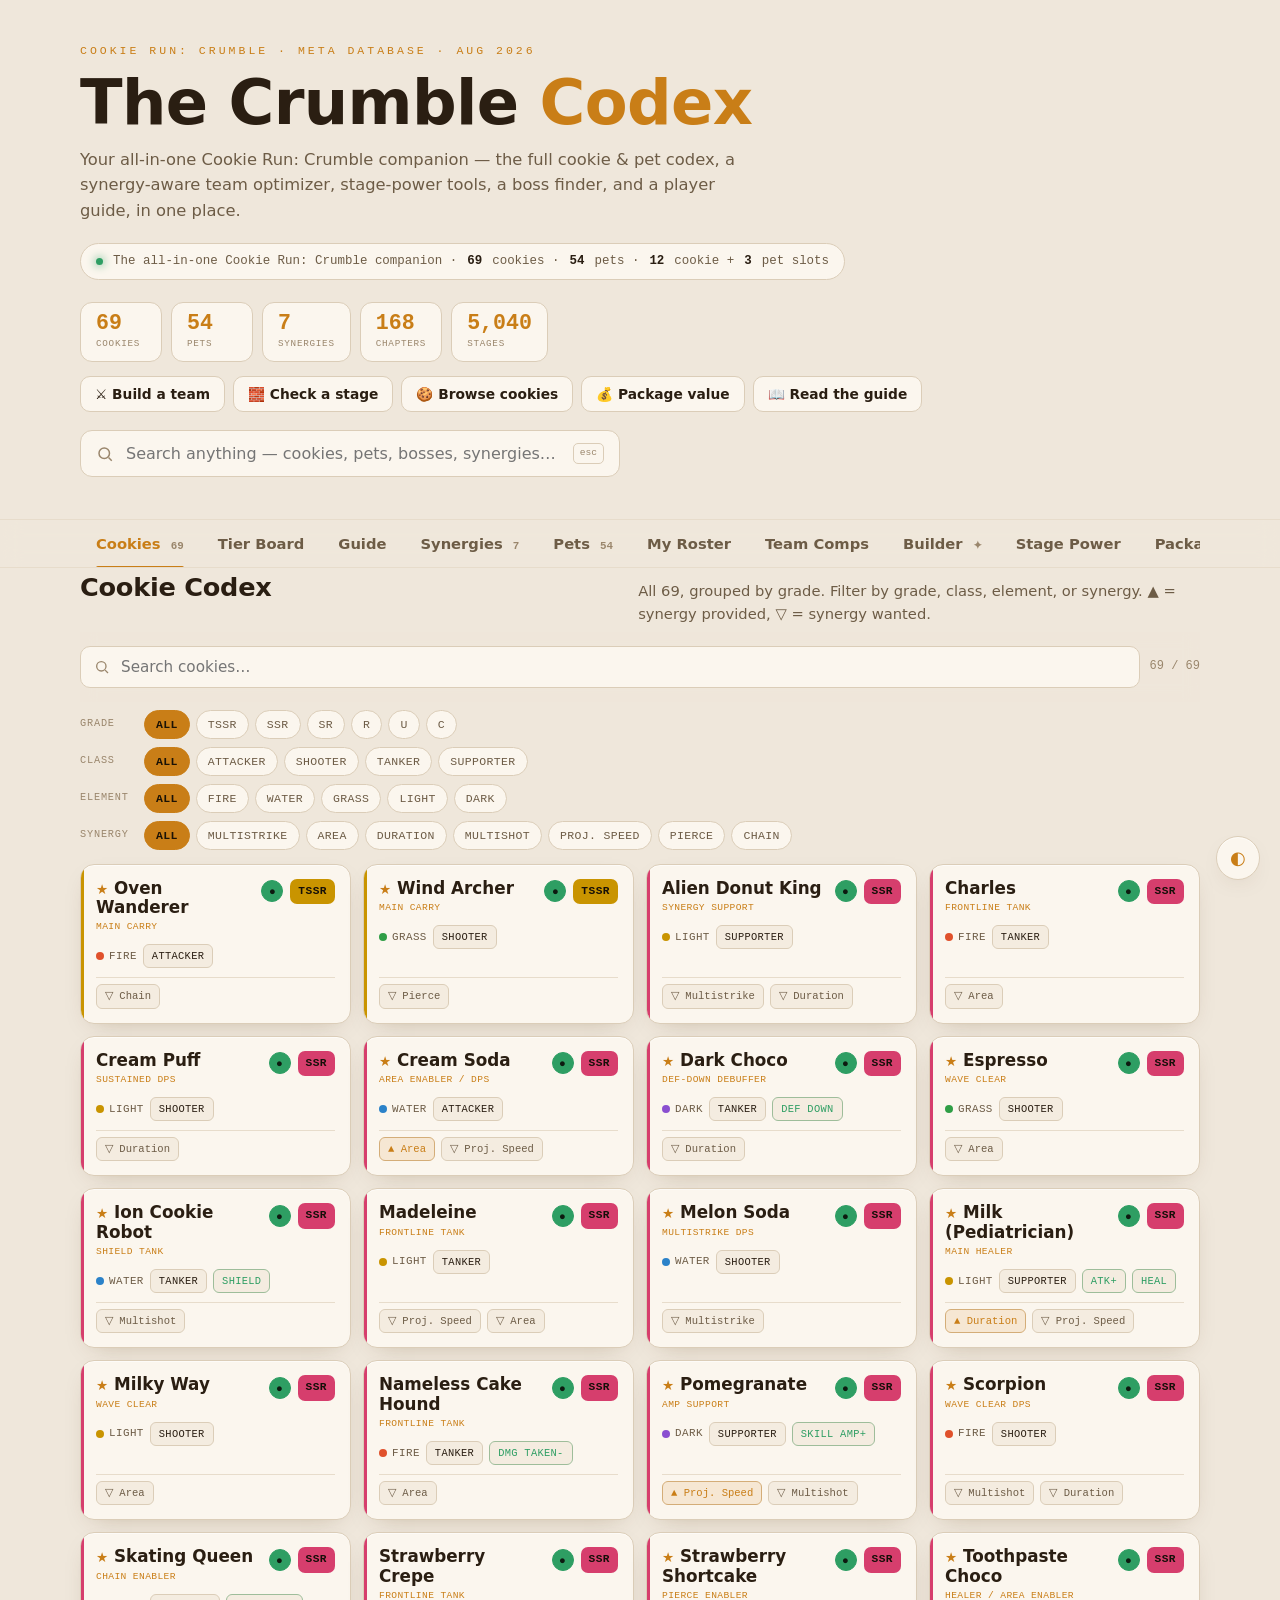
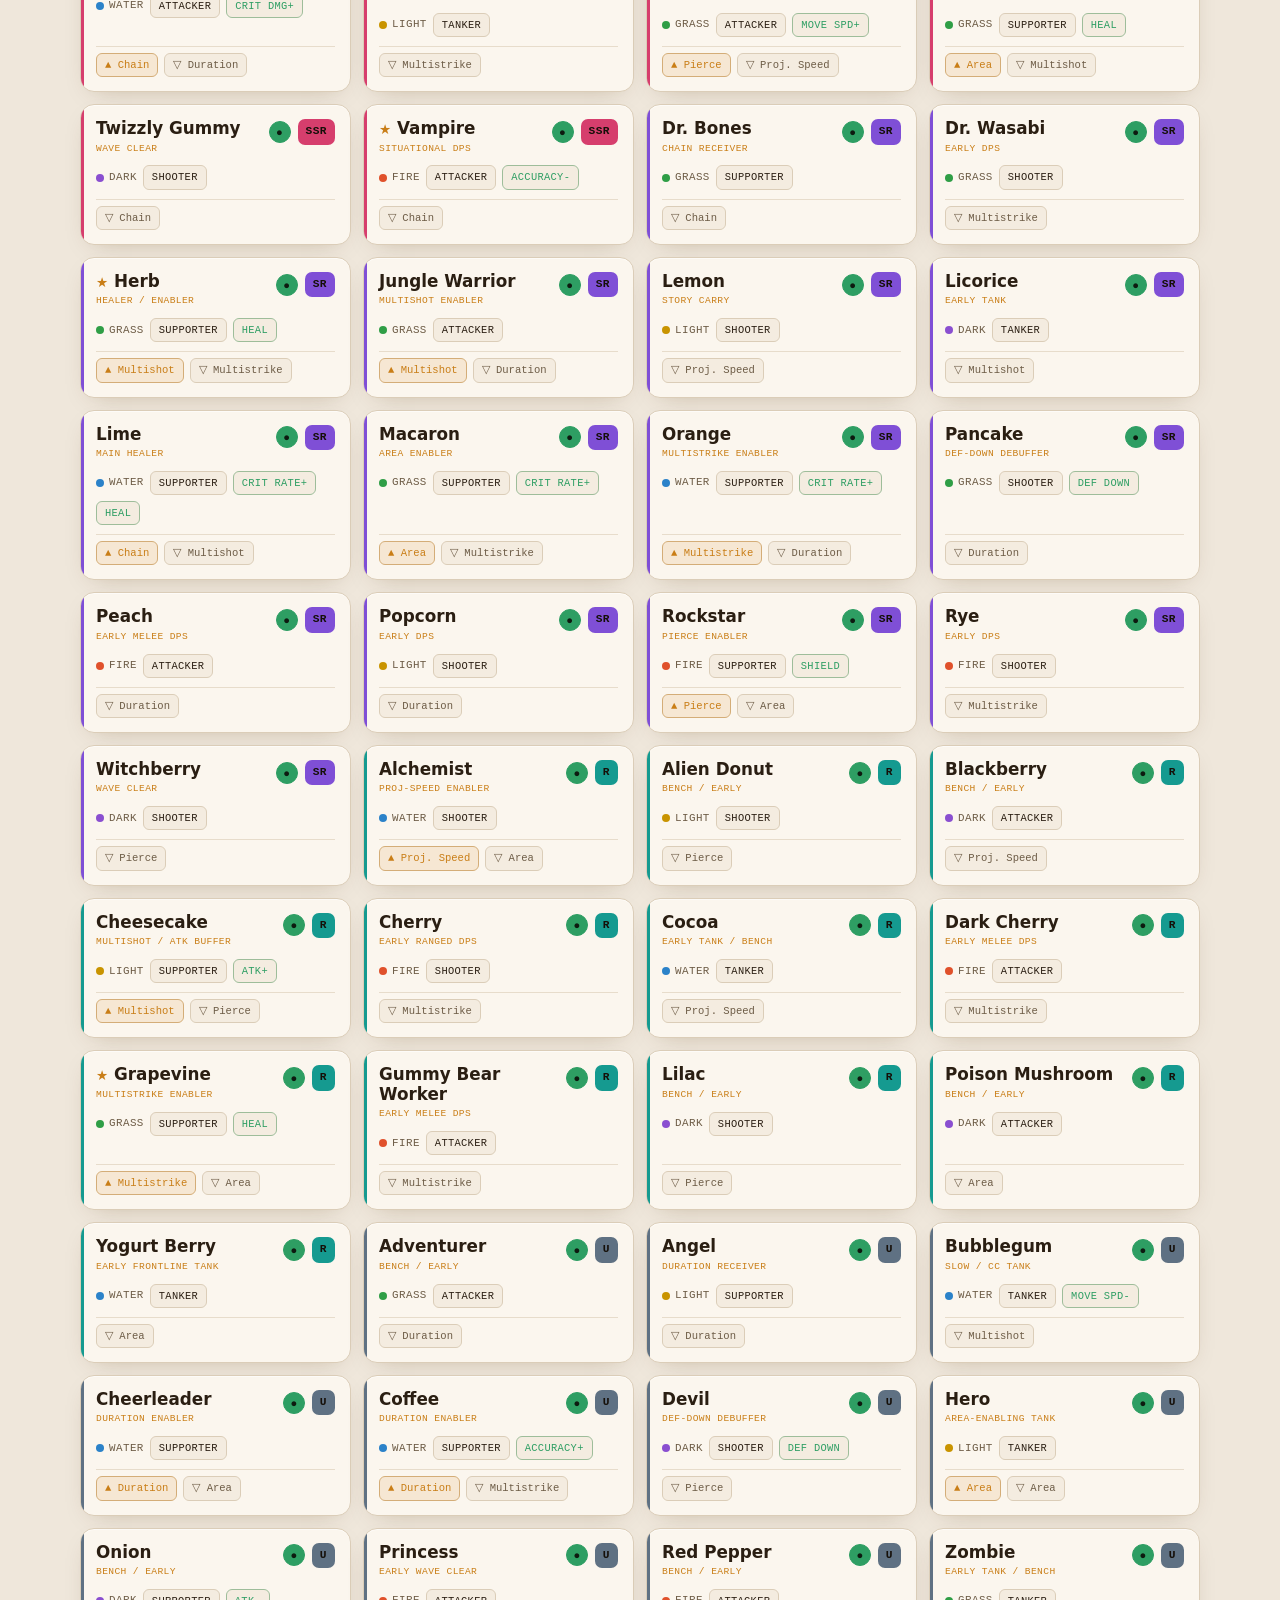
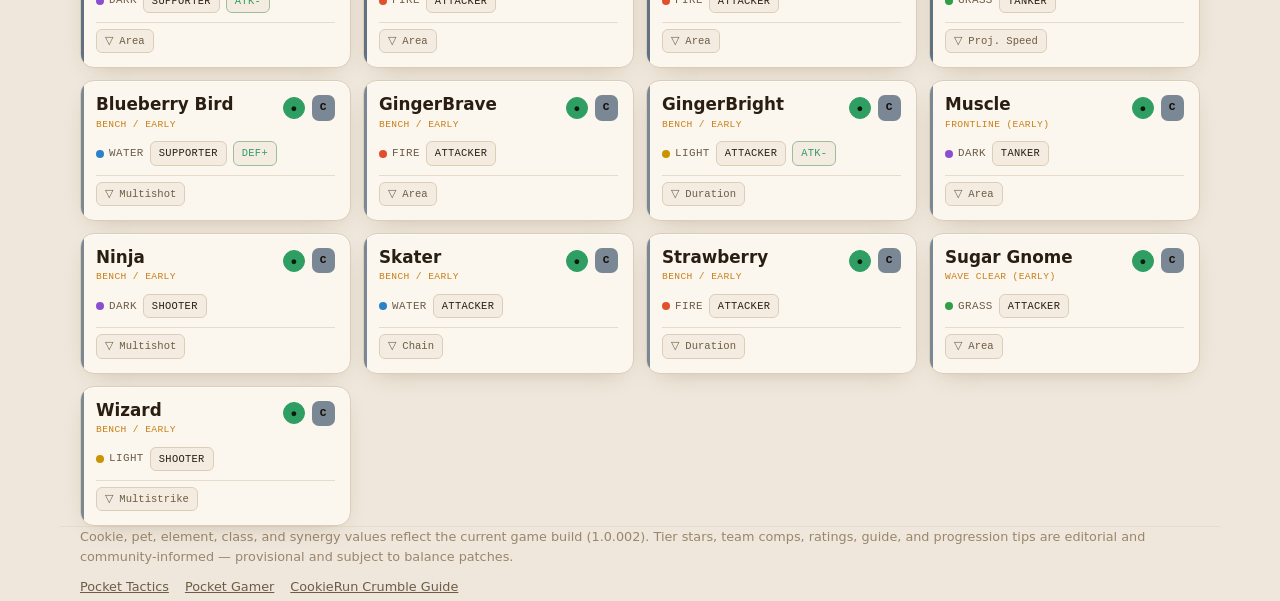
==== commit 3629326d: "Fix runtime crash: $$ collapsed to $ in event wiring (5 sites) String.replace() ate the double-dolla" ====
--- a/crumble/index.html
+++ b/crumble/index.html
@@ -919,7 +919,7 @@
   let parts;try{parts=hh.slice(7).split(".").map(p=>decodeURIComponent(p));}catch(e){return;}
   const key=parts[0],size=parts[1],lock=parts[2],uo=parts[3];
   if(!PROFILES[key])return;jumpTab("builder");
-  const cc=$('#contentChips [data-c="'+key+'"]');if(cc)$("#contentChips .chip").forEach(x=>x.setAttribute("aria-pressed",x===cc));
+  const cc=$('#contentChips [data-c="'+key+'"]');if(cc)$$("#contentChips .chip").forEach(x=>x.setAttribute("aria-pressed",x===cc));
   if(size){$("#sizeRange").value=size;$("#sizeOut").textContent=size;}
   if(uo==="1"&&!useOwned){useOwned=true;LS.set("useOwned",true);renderRoster();renderCookies();renderTeams();}
   buildLockOptions();if($("#lockSel")&&lock)$("#lockSel").value=lock;
@@ -980,11 +980,11 @@
   box.innerHTML='<div class="frontier">'+row(100,f.f100,"full damage — comfortable clear")+row(75,f.f75,"still very doable")+row(55,f.f55,"pushable with a strong team + dodging")+'</div><div class="verdict" style="margin-top:10px">At <b>'+P.toLocaleString()+'</b> Power you comfortably clear up to <b>'+(f.f100||"—")+'</b>. Beyond that you meet the <button class="linkbtn" data-jump="stages">damage brackets</button> — raise Power via <button class="linkbtn" data-jump="progression">Progression</button>.</div>';
 }
 (function(){const el=$("#econCat");if(!el)return;const cats=["All"].concat(Array.from(new Set(PACKAGES.map(p=>p.cat))));el.innerHTML=cats.map((c,i)=>'<button class="chip" aria-pressed="'+(i===0)+'" data-cat="'+c+'">'+c+'</button>').join("");})();
-if($("#econCat"))$("#econCat").addEventListener("click",e=>{const b=e.target.closest(".chip");if(!b)return;$("#econCat .chip").forEach(x=>x.setAttribute("aria-pressed",x===b));renderEcon();});
+if($("#econCat"))$("#econCat").addEventListener("click",e=>{const b=e.target.closest(".chip");if(!b)return;$$("#econCat .chip").forEach(x=>x.setAttribute("aria-pressed",x===b));renderEcon();});
 if($("#plannerBtn"))$("#plannerBtn").addEventListener("click",renderPlanner);
 if($("#plannerPow"))$("#plannerPow").addEventListener("keydown",e=>{if(e.key==="Enter")renderPlanner();});
 if($("#plannerResult"))$("#plannerResult").addEventListener("click",e=>{const j=e.target.closest("[data-jump]");if(j)jumpTab(j.dataset.jump);});
-$(".hq").forEach(b=>b.addEventListener("click",()=>jumpTab(b.dataset.hero)));
+$$(".hq").forEach(b=>b.addEventListener("click",()=>jumpTab(b.dataset.hero)));
 const TIERS=[["S+",6.5],["S",5],["A",3.5],["B",2],["C",0]];
 const TCOL={"S+":"--g-tssr","S":"--g-ssr","A":"--g-sr","B":"--g-r","C":"--g-u"};
 const SCARCE_SYN=["Chain","Pierce","Multistrike","Proj. Speed"];
@@ -1003,8 +1003,8 @@
   el2.innerHTML=["S+","S","A","B","C"].map(t=>groups[t].length?'<div class="tier-row"><div class="tier-lab" style="background:var('+TCOL[t]+')">'+t+'</div><div class="tier-chips">'+groups[t].map(c=>'<span class="tchip clk" data-cookie="'+c.n+'"><span class="ed" style="background:var(--e-'+c.el.toLowerCase()+')"></span>'+(META.has(c.n)?"★ ":"")+c.n+(COOKIE_TIPS[c.n]?' <span class="tuse">'+COOKIE_TIPS[c.n].use+'</span>':'')+'</span>').join("")+'</div></div>':'').join("")||'<div class="empty">No cookies match.</div>';
 }
 if($("#tlRole")){$("#tlRole").innerHTML=chipHTML(ROLES,"tlrole","all");$("#tlEl").innerHTML=chipHTML(ELEMENTS,"tlel","all");
-  $("#tlRole").addEventListener("click",e=>{const b=e.target.closest(".chip");if(!b)return;$("#tlRole .chip").forEach(x=>x.setAttribute("aria-pressed",x===b));renderTierlist();});
-  $("#tlEl").addEventListener("click",e=>{const b=e.target.closest(".chip");if(!b)return;$("#tlEl .chip").forEach(x=>x.setAttribute("aria-pressed",x===b));renderTierlist();});
+  $("#tlRole").addEventListener("click",e=>{const b=e.target.closest(".chip");if(!b)return;$$("#tlRole .chip").forEach(x=>x.setAttribute("aria-pressed",x===b));renderTierlist();});
+  $("#tlEl").addEventListener("click",e=>{const b=e.target.closest(".chip");if(!b)return;$$("#tlEl .chip").forEach(x=>x.setAttribute("aria-pressed",x===b));renderTierlist();});
   $("#tierboard").addEventListener("click",e=>{const c=e.target.closest(".clk[data-cookie]");if(c)openCookieModal(c.dataset.cookie);});}
 renderCookies();renderSyn();renderPets();renderTeams();renderProg();renderBuild();
 renderTierlist();
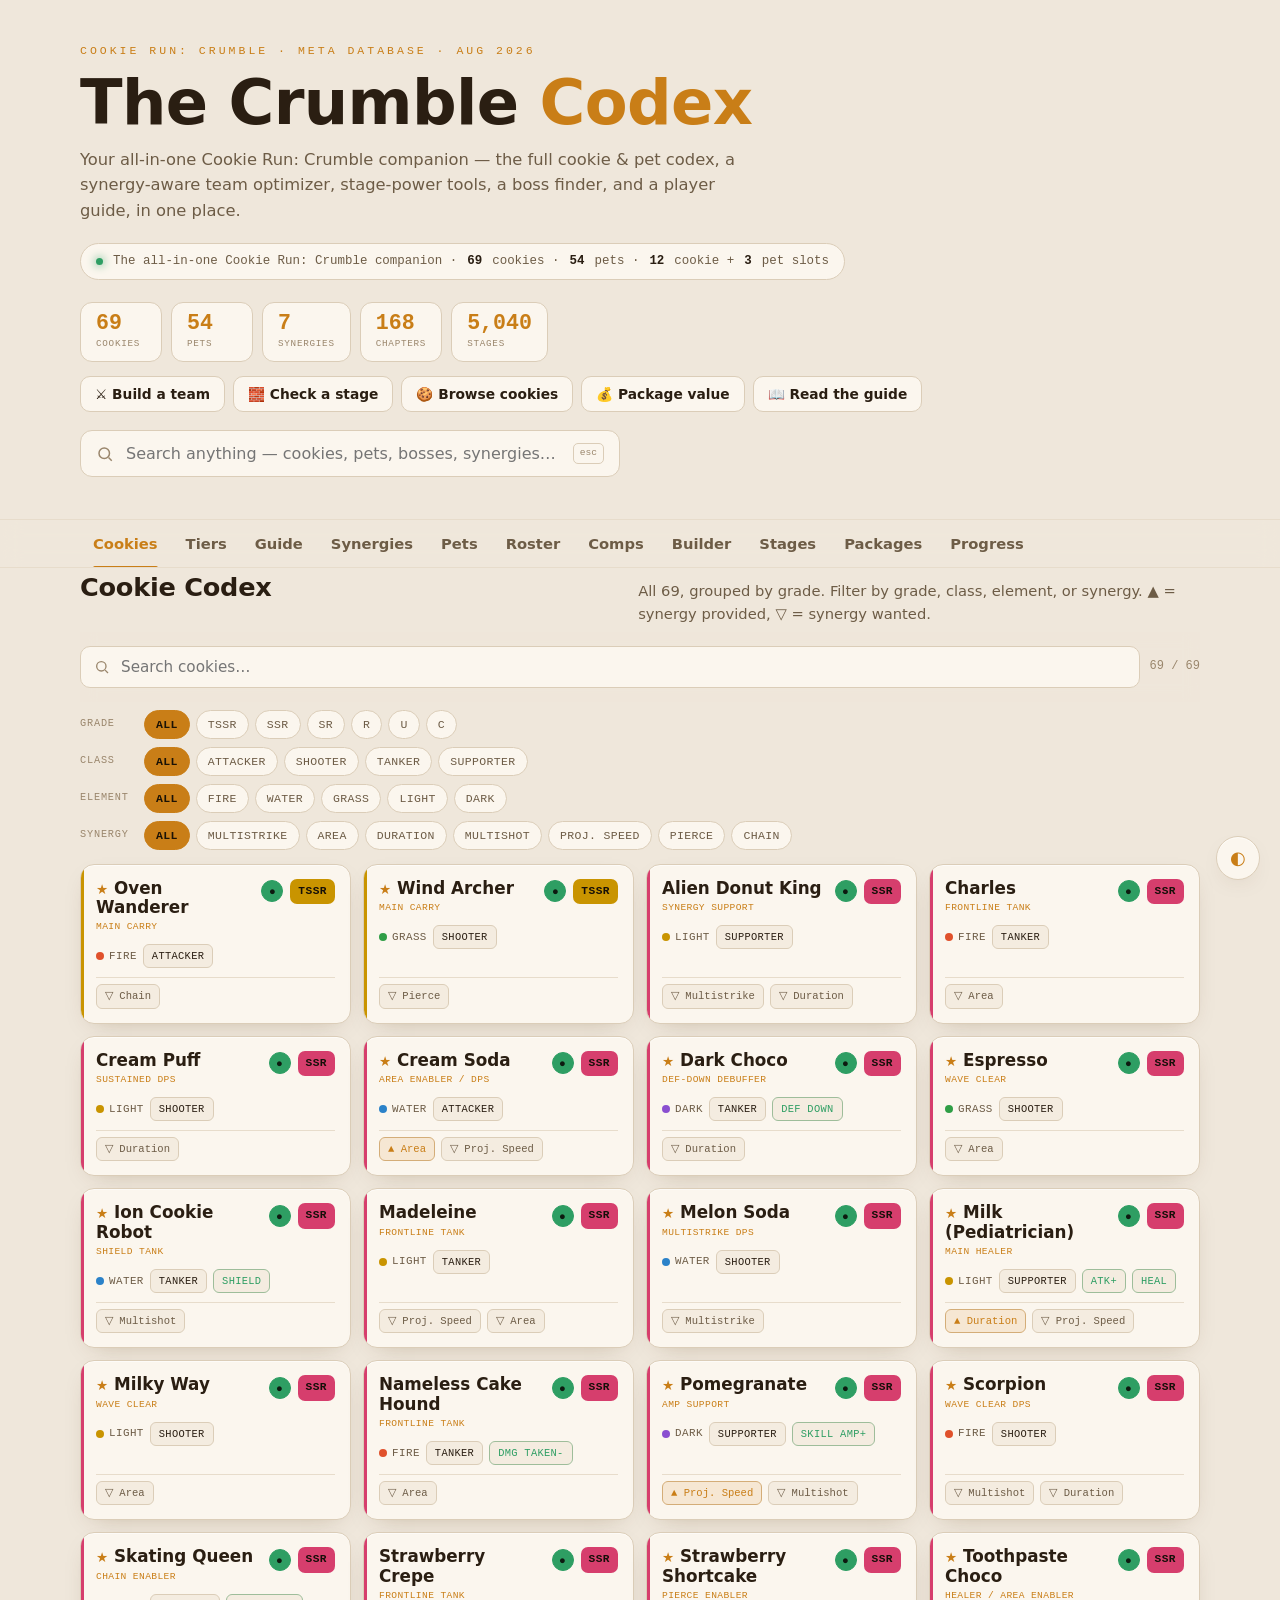
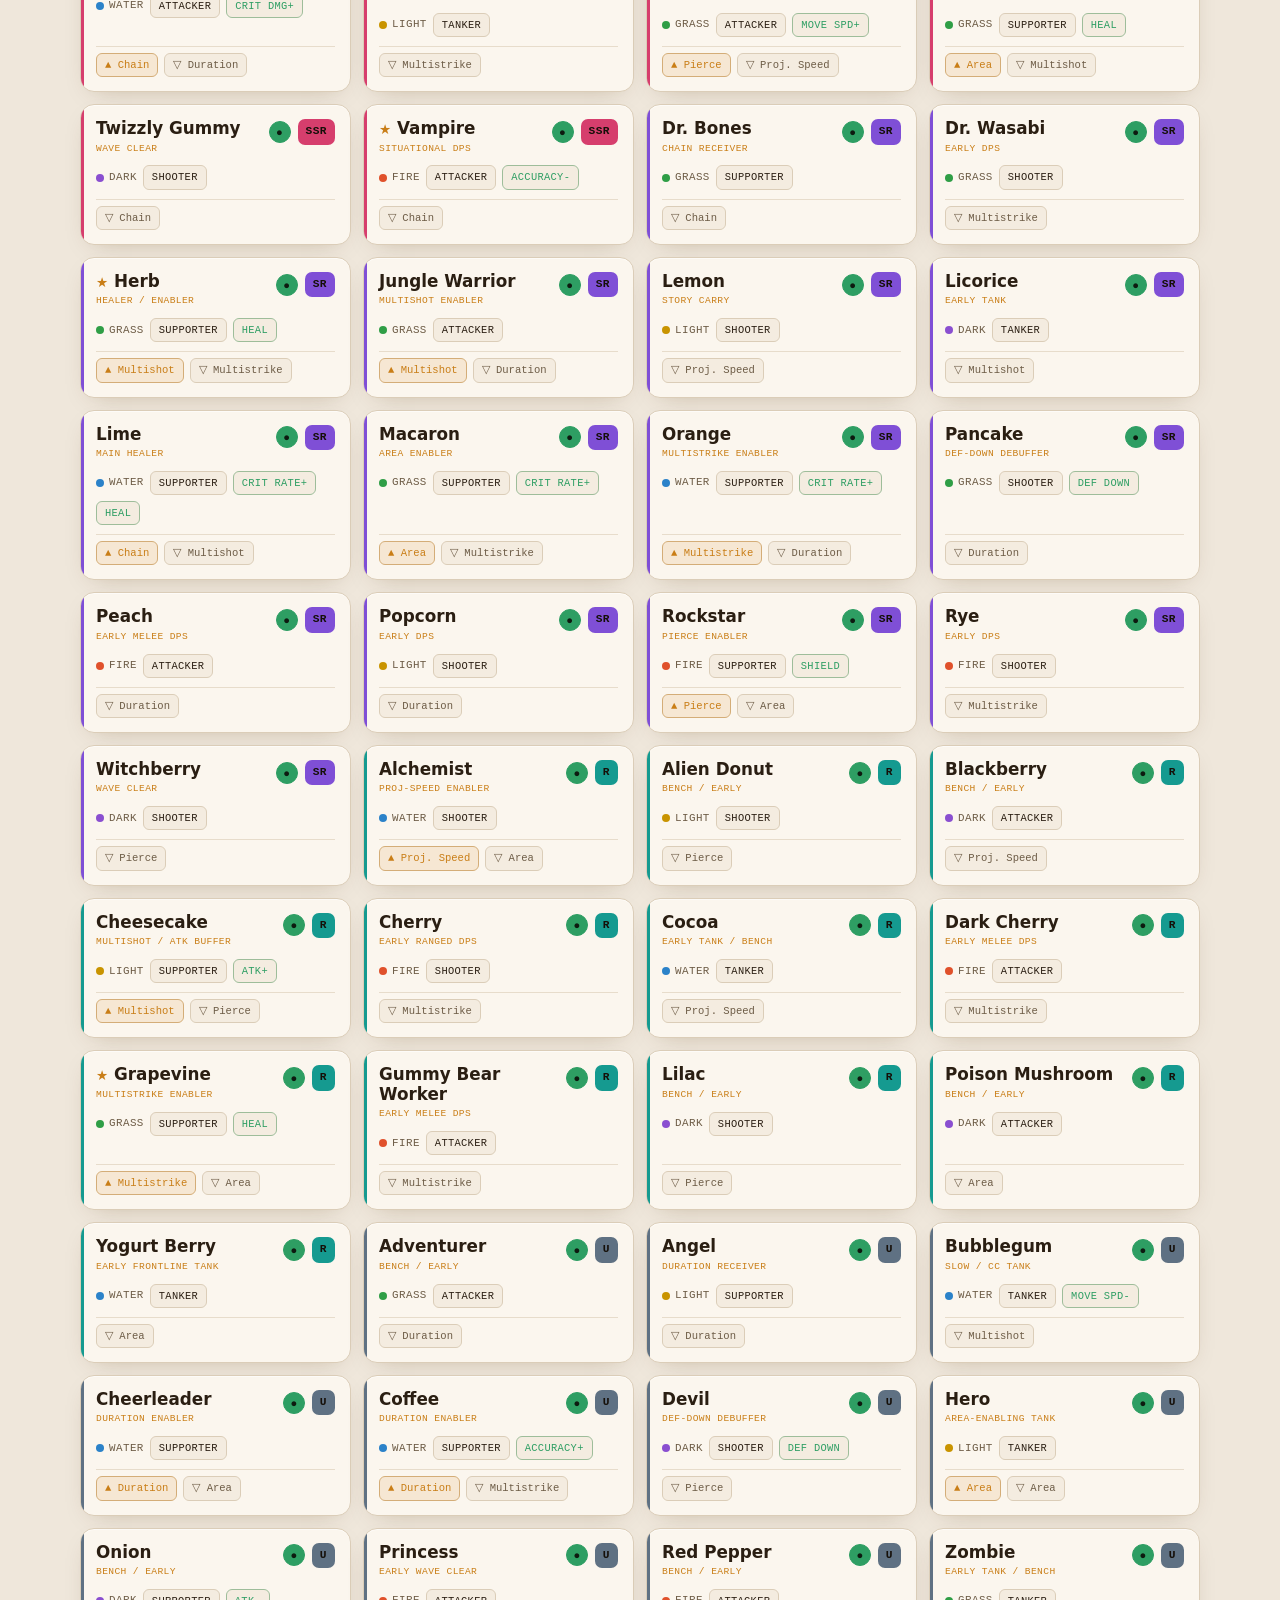
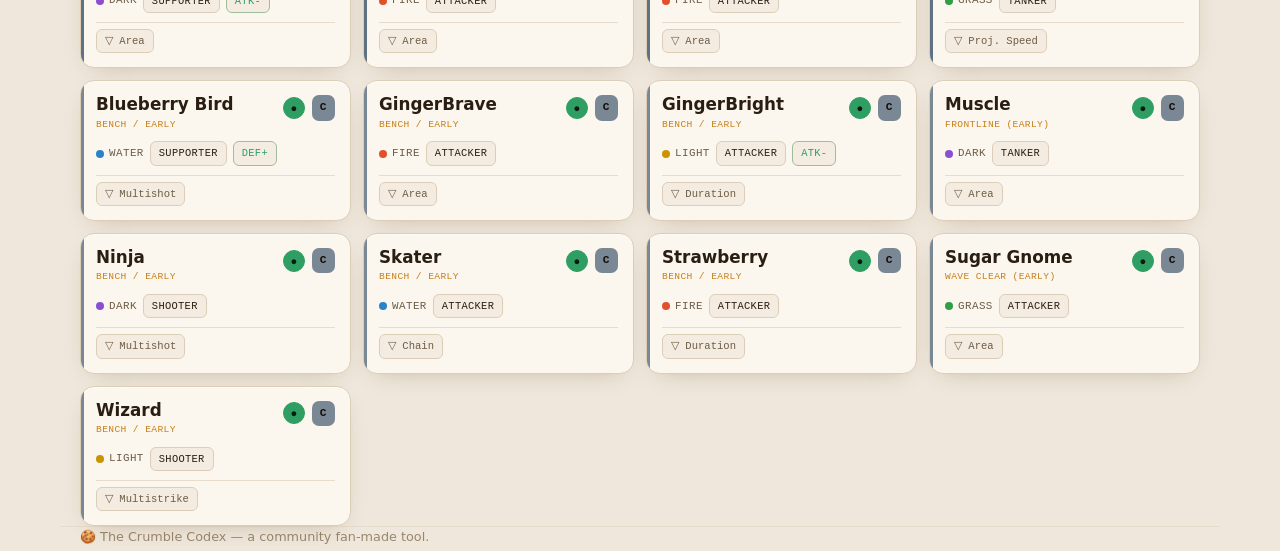
==== commit 40ad9680: "Shorten tab labels + hide count badges so tabs fit (Progression no longer clipped); trim footer Co-A" ====
--- a/crumble/index.html
+++ b/crumble/index.html
@@ -2,9 +2,9 @@
 <html lang="en">
 <head>
 <meta charset="utf-8">
-<meta name="description" content="The all-in-one Cookie Run: Crumble companion — full cookie & pet codex, tier board, synergy-aware team optimizer, stage power tools, package value, and a complete guide.">
+<meta name="description" content="The all-in-one Cookie Run: Crumble companion — cookie & pet codex, tier board, team optimizer, stage power tools, package value, and a full guide.">
 <meta property="og:title" content="The Crumble Codex">
-<meta property="og:description" content="All-in-one Cookie Run: Crumble companion — codex, tier board, team optimizer, stage power, package value, and guide.">
+<meta property="og:description" content="All-in-one Cookie Run: Crumble companion.">
 <meta property="og:type" content="website">
 <meta name="robots" content="index,follow">
 <link rel="icon" href="data:image/svg+xml,<svg xmlns=%27http://www.w3.org/2000/svg%27 viewBox=%270 0 100 100%27><text y=%27.9em%27 font-size=%2790%27>%F0%9F%8D%AA</text></svg>">
@@ -66,11 +66,11 @@
 .tabs-inner{display:flex;gap:2px;overflow-x:auto;scrollbar-width:none}
 .tabs-inner::-webkit-scrollbar{display:none}
 .tab{appearance:none;background:none;border:none;cursor:pointer;color:var(--muted);font-family:var(--font-display);font-weight:700;font-size:.92rem;
-  padding:15px 16px;white-space:nowrap;position:relative;transition:color .15s}
+  padding:15px 13px;white-space:nowrap;position:relative;transition:color .15s}
 .tab:hover{color:var(--text)}
 .tab[aria-selected="true"]{color:var(--accent)}
-.tab[aria-selected="true"]::after{content:"";position:absolute;left:16px;right:16px;bottom:-1px;height:2px;background:var(--accent);border-radius:2px 2px 0 0}
-.tab .n{font-family:var(--font-mono);font-size:.68rem;color:var(--faint);margin-left:5px}
+.tab[aria-selected="true"]::after{content:"";position:absolute;left:13px;right:13px;bottom:-1px;height:2px;background:var(--accent);border-radius:2px 2px 0 0}
+.tab .n{display:none}
 main{padding:28px 0 90px}
 .panel{display:none;animation:fade .3s ease}
 .panel.active{display:block}
@@ -403,13 +403,13 @@
 
 <nav class="tabs"><div class="wrap"><div class="tabs-inner" role="tablist">
   <button class="tab" role="tab" aria-selected="true" data-panel="cookies">Cookies <span class="n" id="cc"></span></button>
-    <button class="tab" role="tab" aria-selected="false" data-panel="tierlist">Tier Board</button><button class="tab" role="tab" aria-selected="false" data-panel="guide">Guide</button>
+    <button class="tab" role="tab" aria-selected="false" data-panel="tierlist">Tiers</button><button class="tab" role="tab" aria-selected="false" data-panel="guide">Guide</button>
   <button class="tab" role="tab" aria-selected="false" data-panel="synergies">Synergies <span class="n">7</span></button>
   <button class="tab" role="tab" aria-selected="false" data-panel="pets">Pets <span class="n">54</span></button>
-  <button class="tab" role="tab" aria-selected="false" data-panel="roster">My Roster</button>  <button class="tab" role="tab" aria-selected="false" data-panel="teams">Team Comps</button>
+  <button class="tab" role="tab" aria-selected="false" data-panel="roster">Roster</button>  <button class="tab" role="tab" aria-selected="false" data-panel="teams">Comps</button>
   <button class="tab" role="tab" aria-selected="false" data-panel="builder">Builder <span class="n">✦</span></button>
-  <button class="tab" role="tab" aria-selected="false" data-panel="stages">Stage Power</button>
-  <button class="tab" role="tab" aria-selected="false" data-panel="economy">Package Value</button>  <button class="tab" role="tab" aria-selected="false" data-panel="progression">Progression</button>
+  <button class="tab" role="tab" aria-selected="false" data-panel="stages">Stages</button>
+  <button class="tab" role="tab" aria-selected="false" data-panel="economy">Packages</button>  <button class="tab" role="tab" aria-selected="false" data-panel="progression">Progress</button>
 </div></div></nav>
 
 <main class="wrap">
@@ -535,12 +535,7 @@
 </main>
 
 <footer class="wrap">
-  <div>Cookie, pet, element, class, and synergy values reflect the current game build (1.0.002). Tier stars, team comps, ratings, guide, and progression tips are editorial and community-informed — provisional and subject to balance patches.</div>
-  <div class="srcs">
-    <a href="https://www.pockettactics.com/cookierun-crumble/tier-list">Pocket Tactics</a>
-    <a href="https://www.pocketgamer.com/cookierun-crumble/best-teams/">Pocket Gamer</a>
-    <a href="https://cookieruncrumble.guide/cookie-run-crumble-best-team/">CookieRun Crumble Guide</a>
-  </div>
+  <div>🍪 The Crumble Codex — a community fan-made tool.</div>
 </footer>
 <div id="modal" class="modal"><div class="modal-card"><button class="m-close" data-close aria-label="Close">✕</button><div id="modalBody"></div></div></div>
 
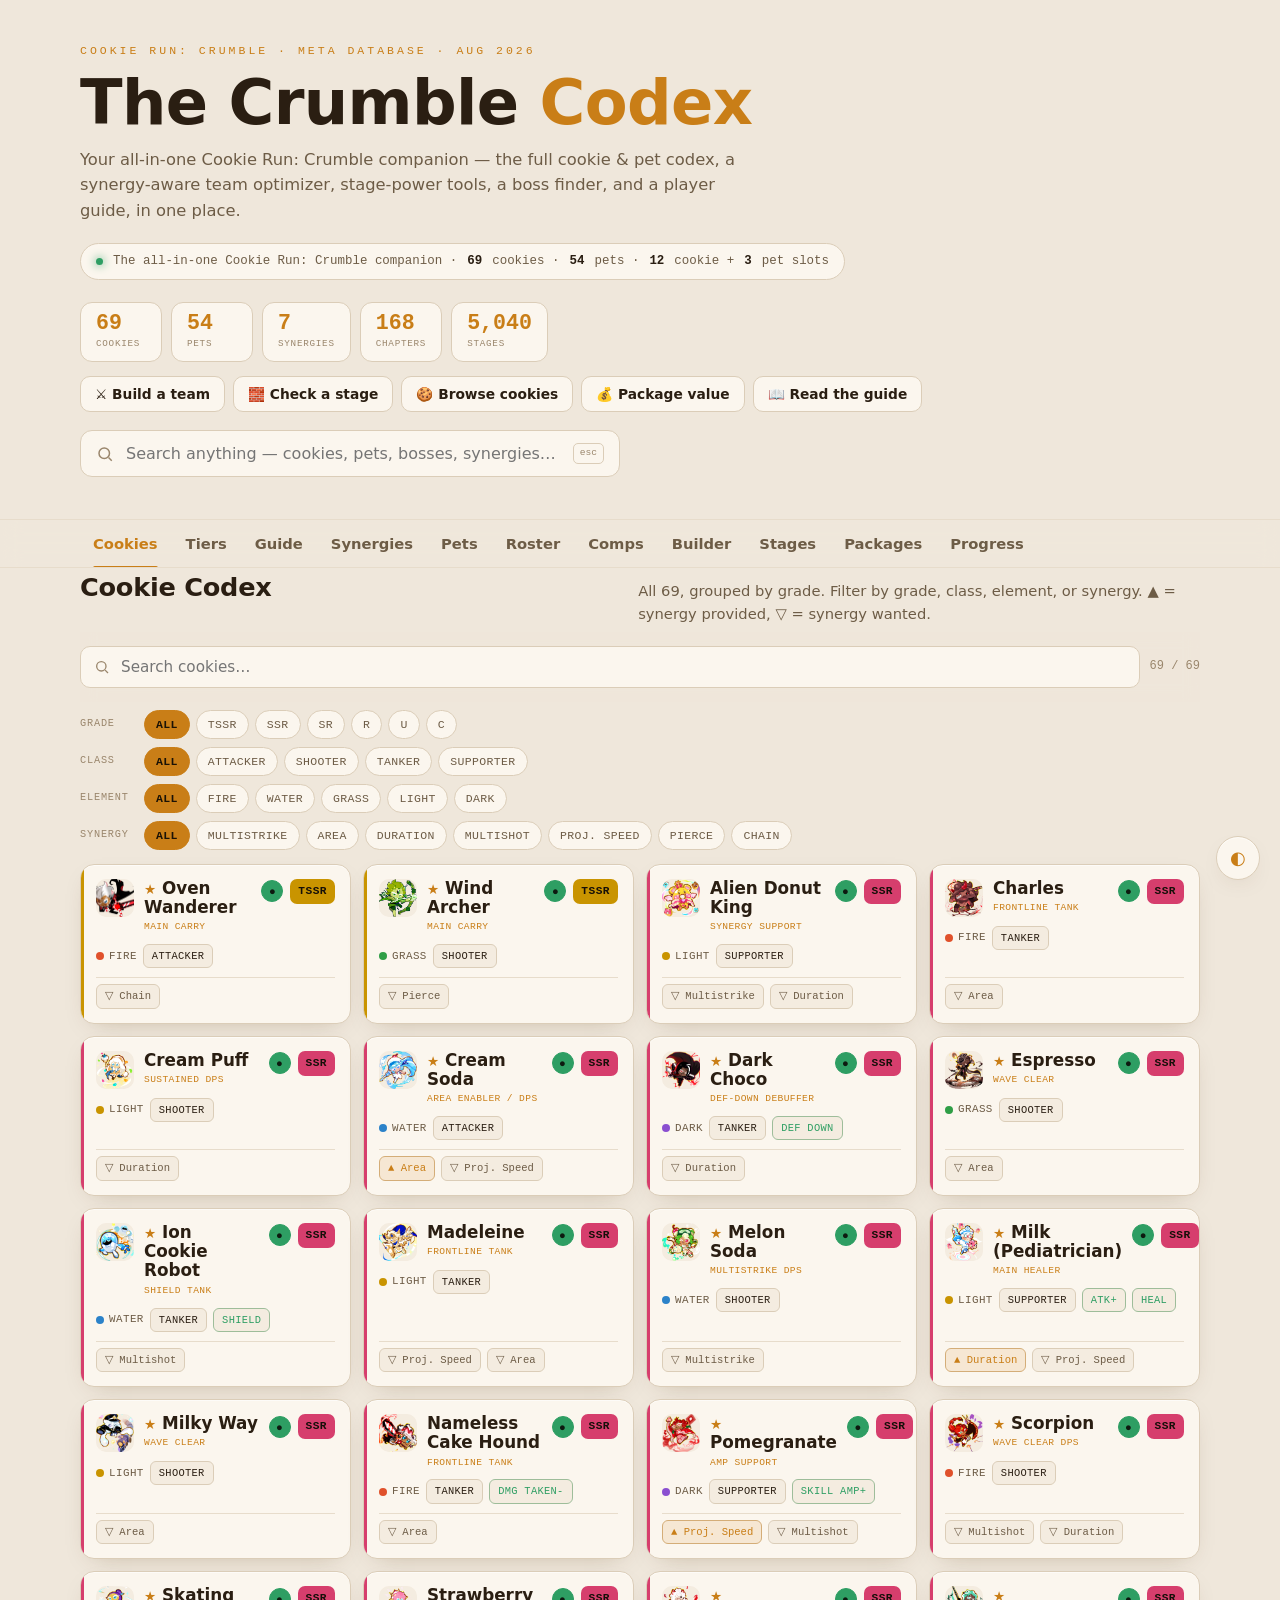
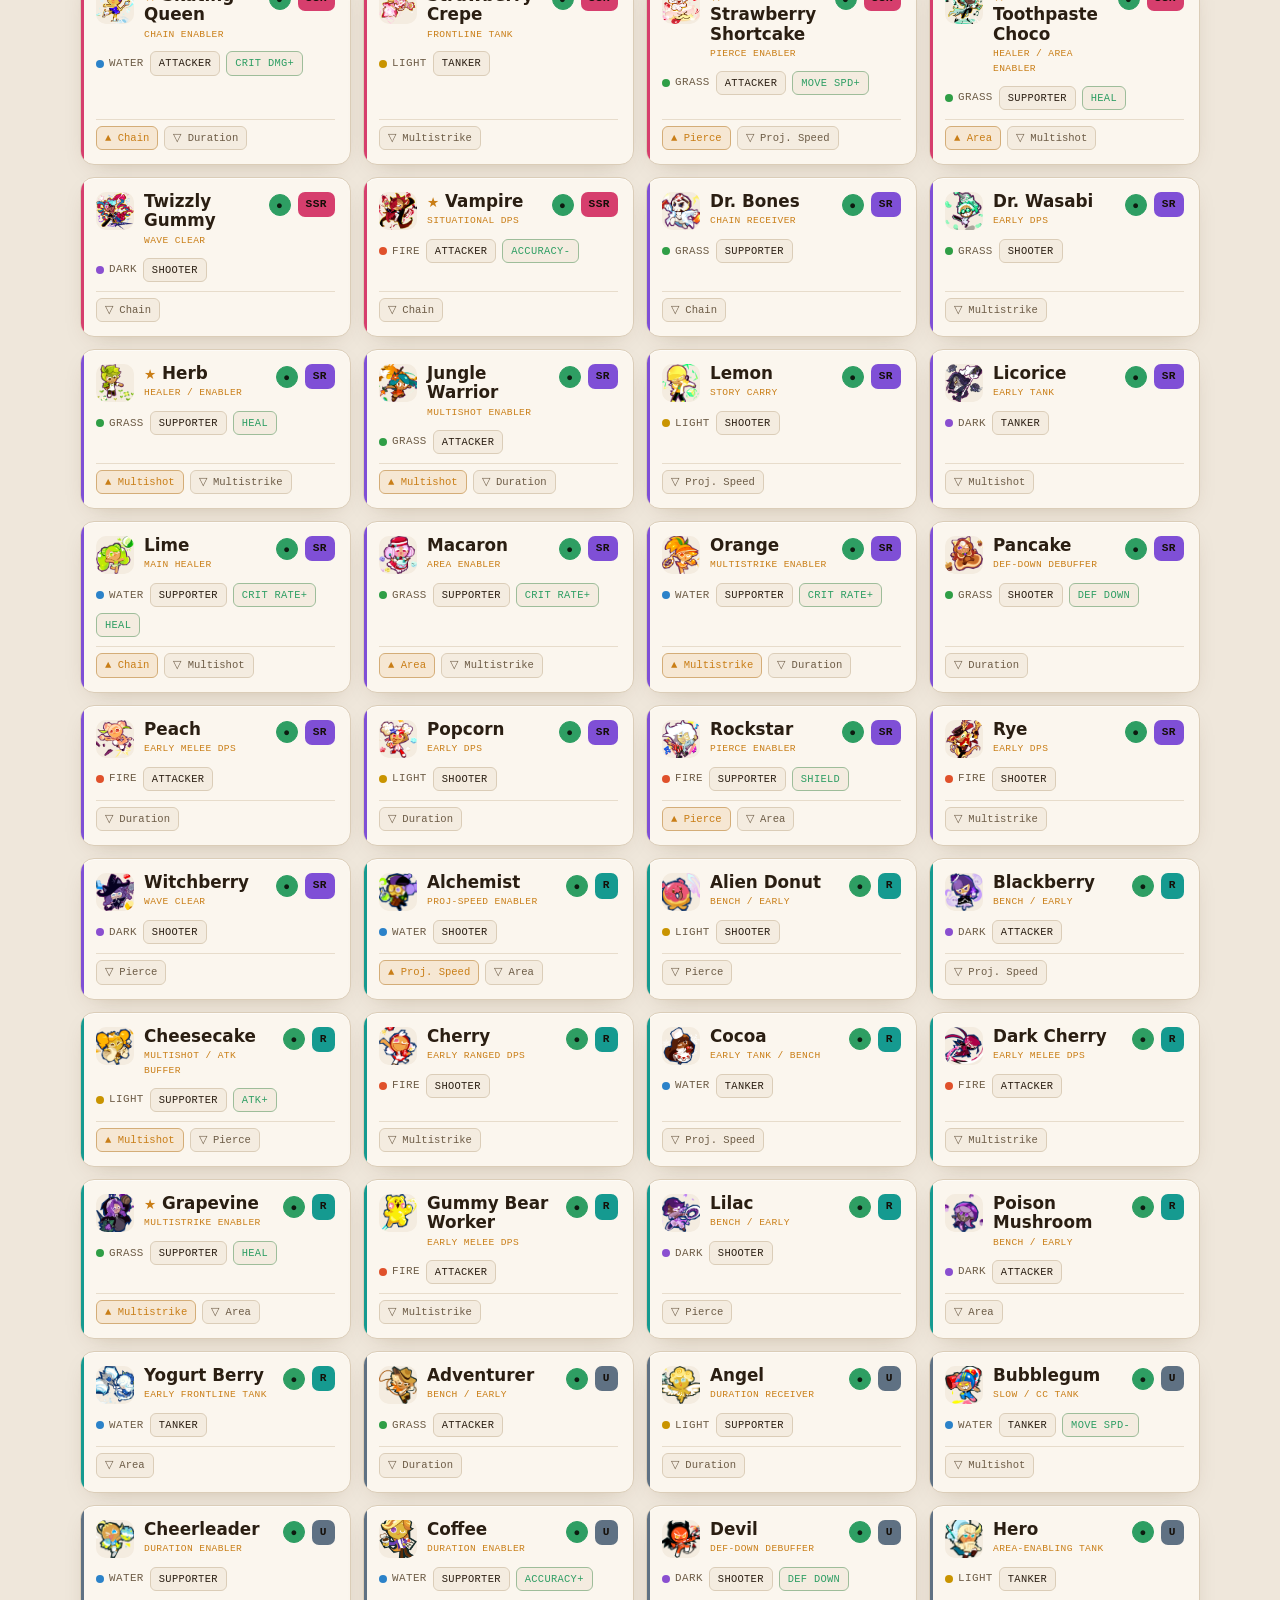
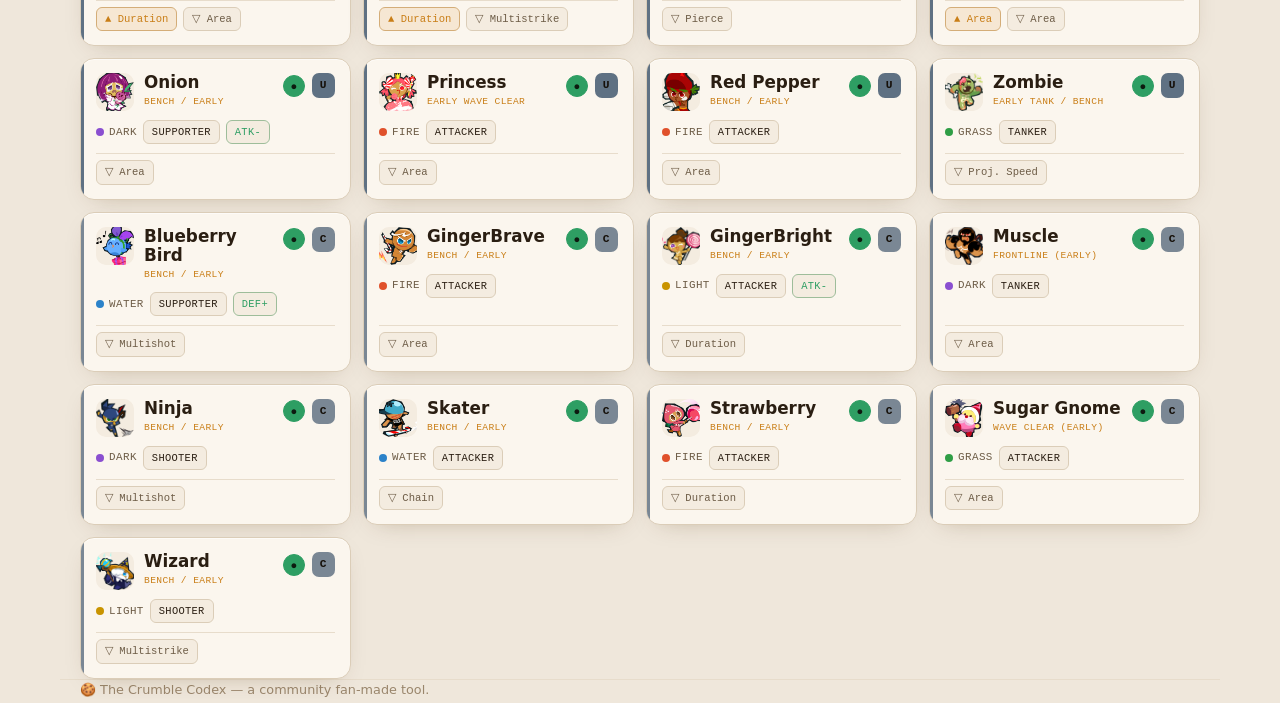
==== commit a0fd938f: "Add cookie portraits next to team comps, builder, cards, tiers, and modal (app-style) 69 portrait we" ====
--- a/crumble/index.html
+++ b/crumble/index.html
@@ -3,10 +3,7 @@
 <head>
 <meta charset="utf-8">
 <meta name="description" content="The all-in-one Cookie Run: Crumble companion — cookie & pet codex, tier board, team optimizer, stage power tools, package value, and a full guide.">
-<meta property="og:title" content="The Crumble Codex">
-<meta property="og:description" content="All-in-one Cookie Run: Crumble companion.">
-<meta property="og:type" content="website">
-<meta name="robots" content="index,follow">
+<meta property="og:title" content="The Crumble Codex"><meta property="og:type" content="website"><meta name="robots" content="index,follow">
 <link rel="icon" href="data:image/svg+xml,<svg xmlns=%27http://www.w3.org/2000/svg%27 viewBox=%270 0 100 100%27><text y=%27.9em%27 font-size=%2790%27>%F0%9F%8D%AA</text></svg>">
 <title>Crumble Codex — Cookie Run: Crumble Meta Database</title>
 <meta name="viewport" content="width=device-width, initial-scale=1">
@@ -371,6 +368,13 @@
   .tier-lab{font-size:1.15rem}
 }
 
+.cimg{width:26px;height:26px;border-radius:7px;object-fit:cover;flex:none;background:var(--surface-2)}
+.unit .cimg{margin-right:1px}
+.card .top{justify-content:flex-start}
+.card .cardbtns{margin-left:auto}
+.card .top>.cimg{width:38px;height:38px;border-radius:10px}
+.tchip .cimg{width:18px;height:18px;border-radius:5px}
+.m-head .cimg{width:54px;height:54px;border-radius:13px}
 footer{border-top:1px solid var(--border-soft);padding:26px 0 60px;color:var(--faint);font-size:.8rem}
 footer a{color:var(--muted)}footer .srcs{display:flex;gap:8px 16px;flex-wrap:wrap;margin-top:10px}
 .theme-toggle{position:fixed;bottom:20px;right:20px;z-index:30;appearance:none;cursor:pointer;width:44px;height:44px;border-radius:50%;border:1px solid var(--border);background:var(--surface);color:var(--accent);font-size:1.15rem;box-shadow:var(--shadow);display:grid;place-items:center}
@@ -549,6 +553,8 @@
 const PACKAGES=[{"n":"Nameless Cake Hound 3★ Package","cat":"One-time","price":12000,"dia":543000,"eff":18100,"per":45.25,"c":"2,000 💎 · 15 SSR cookie · 100 dough · 500 rune crystals"},{"n":"Monthly Rewards Sugar-Coating Membership","cat":"Membership","price":7500,"dia":302000,"eff":16107,"per":40.27,"c":"32,000 💎 · 900 cookie pulls · 900 pet pulls"},{"n":"Monthly Gacha Support Sugar-Coating Membership","cat":"Membership","price":15000,"dia":544000,"eff":14507,"per":36.27,"c":"4,000 💎 · 1,800 cookie pulls · 1,800 pet pulls"},{"n":"Nameless Cake Hound Acquisition Package","cat":"One-time","price":1500,"dia":36000,"eff":9600,"per":24,"c":"1 SSR cookie"},{"n":"Majestic King Choco Drop Package","cat":"One-time","price":20000,"dia":246000,"eff":4920,"per":12.3,"c":"60 pet pulls · 24 SSR pet"},{"n":"Dark Choco Cookie 2★ Package","cat":"One-time","price":12000,"dia":112625,"eff":3754,"per":9.39,"c":"4,000 💎 · 3 SSR cookie · 500 rune crystals"},{"n":"Strawberry Shortcake Cookie 4★ Package","cat":"One-time","price":20000,"dia":183625,"eff":3673,"per":9.18,"c":"3,000 💎 · 5 SSR cookie · 500 rune crystals"},{"n":"Crumble Pass","cat":"Pass","price":7500,"dia":66125,"eff":3527,"per":8.82,"c":"10,000 💎 · 180 cookie pulls · 120 pet pulls · 8,000 flames · 100 dough · 1,000 rune crystals · 1,000 stellar pts"},{"n":"Launch Celebration Bulk Acquisition Package Vol.2","cat":"One-time","price":19000,"dia":114000,"eff":2400,"per":6,"c":"6,000 💎 · 240 cookie pulls · 240 pet pulls · 1 SSR cookie"},{"n":"Majestic King Choco Drop Premium Package","cat":"One-time","price":55000,"dia":324000,"eff":2356,"per":5.89,"c":"240 pet pulls · 30 SSR pet"},{"n":"Milky Way Cookie 2★ Package","cat":"One-time","price":19000,"dia":110500,"eff":2326,"per":5.82,"c":"3 SSR cookie · 2,000 rune crystals"},{"n":"Launch Celebration Bulk Acquisition Package Vol.1","cat":"One-time","price":7500,"dia":39000,"eff":2080,"per":5.2,"c":"3,000 💎 · 120 cookie pulls · 120 pet pulls"},{"n":"5-Day Login Package","cat":"Login","price":9900,"dia":45250,"eff":1828,"per":4.57,"c":"8,000 💎 · 180 cookie pulls · 1,000 rune crystals"},{"n":"Crunch, Smash, Crumble! Crumble Starter Package","cat":"One-time","price":3000,"dia":12060,"eff":1608,"per":4.02,"c":"60 💎 · 60 cookie pulls · 1 SR cookie"},{"n":"Sweet Blessing Lv.1 Package","cat":"Blessing","price":7500,"dia":27375,"eff":1460,"per":3.65,"c":"3,000 💎 · 120 cookie pulls · 100 dough"},{"n":"Value Package Vol.2","cat":"One-time","price":12000,"dia":42000,"eff":1400,"per":3.5,"c":"6,000 💎 · 120 cookie pulls · 120 pet pulls"},{"n":"Pickup Gacha Package","cat":"One-time","price":9900,"dia":30000,"eff":1212,"per":3.03,"c":"6,000 💎 · 120 cookie pulls"},{"n":"Cookie All Gather! Cookie Gacha Package","cat":"One-time","price":22000,"dia":66000,"eff":1200,"per":3,"c":"6,000 💎 · 300 cookie pulls"},{"n":"Sweet Blessing Lv.2 Package","cat":"Blessing","price":15000,"dia":41750,"eff":1113,"per":2.78,"c":"9,000 💎 · 150 cookie pulls · 400 dough · 1,000 rune crystals"},{"n":"Wind Archer Cookie 5★ Package","cat":"One-time","price":55000,"dia":143875,"eff":1046,"per":2.62,"c":"4,000 💎 · 30 pet pulls · 15 TSSR cookie · 1,500 rune crystals"},{"n":"Level Pass Tier 1","cat":"Pass","price":1500,"dia":3750,"eff":1000,"per":2.5,"c":"1,000 dough"},{"n":"Level Pass Tier 2","cat":"Pass","price":3000,"dia":7500,"eff":1000,"per":2.5,"c":"2,000 dough"},{"n":"Pickup Gacha Plus Package","cat":"One-time","price":22000,"dia":52750,"eff":959,"per":2.4,"c":"12,000 💎 · 200 cookie pulls · 100 dough · 300 rune crystals"},{"n":"Pet Friend Guaranteed Package","cat":"One-time","price":12000,"dia":28000,"eff":933,"per":2.33,"c":"6,000 💎 · 60 cookie pulls · 1 SSR pet"},{"n":"Sweet Blessing Lv.5 Package","cat":"Blessing","price":45000,"dia":102500,"eff":911,"per":2.28,"c":"24,000 💎 · 230 cookie pulls · 3 TSSR cookie · 800 dough · 2,000 rune crystals"},{"n":"Sweet Blessing Lv.3 Package","cat":"Blessing","price":27000,"dia":60375,"eff":894,"per":2.24,"c":"12,000 💎 · 180 cookie pulls · 1 TSSR cookie · 500 dough · 1,200 rune crystals"},{"n":"SSR Cookie & Pet Random Package Vol.1","cat":"One-time","price":25000,"dia":55750,"eff":892,"per":2.23,"c":"9,000 💎 · 1 SSR cookie · 1 SSR pet · 200 dough"},{"n":"SSR Cookie & Pet Random Package Vol.2","cat":"One-time","price":50000,"dia":110625,"eff":885,"per":2.21,"c":"18,000 💎 · 2 SSR cookie · 2 SSR pet · 500 rune crystals"},{"n":"Sweet Blessing Lv.4 Package","cat":"Blessing","price":37000,"dia":80500,"eff":870,"per":2.18,"c":"18,000 💎 · 200 cookie pulls · 2 TSSR cookie · 700 dough · 1,500 rune crystals"},{"n":"Stellar Link Package Vol.2","cat":"One-time","price":79000,"dia":168500,"eff":853,"per":2.13,"c":"9,000 💎 · 360 cookie pulls · 35,000 stellar pts"},{"n":"Value Package Vol.1","cat":"One-time","price":1500,"dia":3000,"eff":800,"per":2,"c":"3,000 💎 · 1 SR cookie"},{"n":"Pet All Gather! Pet Gacha Package","cat":"One-time","price":19000,"dia":36000,"eff":758,"per":1.89,"c":"6,000 💎 · 300 pet pulls"},{"n":"Sugar Rune Extra Support Package","cat":"One-time","price":9900,"dia":17750,"eff":717,"per":1.79,"c":"2,000 💎 · 60 cookie pulls · 3,000 rune crystals"},{"n":"Pickup Pet Gacha Package","cat":"One-time","price":15000,"dia":26000,"eff":693,"per":1.73,"c":"6,000 💎 · 200 pet pulls"},{"n":"Oven Wanderer Cookie Rush Package Vol.2","cat":"One-time","price":17000,"dia":28500,"eff":671,"per":1.68,"c":"6,000 💎 · 60 cookie pulls · 60 pet pulls · 9,000 flames"},{"n":"Rune Crystal Package Vol.2","cat":"One-time","price":75000,"dia":123250,"eff":657,"per":1.64,"c":"20,000 💎 · 360 cookie pulls · 25,000 rune crystals"},{"n":"Oven Wanderer Cookie Rush Package Vol.1","cat":"One-time","price":12000,"dia":18000,"eff":600,"per":1.5,"c":"3,000 💎 · 60 cookie pulls · 6,000 flames"},{"n":"Stellar Link Package Vol.1","cat":"One-time","price":32000,"dia":48000,"eff":600,"per":1.5,"c":"6,000 💎 · 60 cookie pulls · 12,000 stellar pts"},{"n":"Level Pass Tier 3","cat":"Pass","price":7500,"dia":11250,"eff":600,"per":1.5,"c":"3,000 dough"},{"n":"All-Out Blaze Crystal Jackpot Package","cat":"One-time","price":33000,"dia":48750,"eff":591,"per":1.48,"c":"45,000 💎 · 3,000 rune crystals"},{"n":"Crystal Mega Jackpot Package","cat":"One-time","price":35000,"dia":50000,"eff":571,"per":1.43,"c":"50,000 💎"},{"n":"King Choco Drop’s Special Support Complete Package","cat":"One-time","price":55000,"dia":73750,"eff":536,"per":1.34,"c":"20,000 💎 · 200 cookie pulls · 10,000 rune crystals · 500 stellar pts"},{"n":"Promotion Pass Tier 1","cat":"Pass","price":1500,"dia":2000,"eff":533,"per":1.33,"c":"10 cookie pulls"},{"n":"Guild Golden Bell Package Vol.2","cat":"Guild","price":12000,"dia":15000,"eff":500,"per":1.25,"c":"9,000 💎 · 20 cookie pulls · 20 pet pulls"},{"n":"Rune Crystal Package Vol.1","cat":"One-time","price":37000,"dia":45500,"eff":492,"per":1.23,"c":"9,000 💎 · 120 cookie pulls · 10,000 rune crystals"},{"n":"Guild Golden Bell Package Vol.3","cat":"Guild","price":23000,"dia":28250,"eff":491,"per":1.23,"c":"18,000 💎 · 30 cookie pulls · 30 pet pulls · 1,000 rune crystals"},{"n":"Guild Golden Bell Package Vol.1","cat":"Guild","price":7500,"dia":9000,"eff":480,"per":1.2,"c":"6,000 💎 · 10 cookie pulls · 10 pet pulls"},{"n":"Golden Baby Drop’s Radiant Blessing Package","cat":"Blessing","price":75000,"dia":80500,"eff":429,"per":1.07,"c":"30,000 💎 · 240 cookie pulls · 1,000 stellar pts"},{"n":"Valor Flame Bulk Support Package Vol.2","cat":"One-time","price":45000,"dia":48000,"eff":427,"per":1.07,"c":"12,000 💎 · 120 cookie pulls · 24,000 flames"},{"n":"Crumble Launch Celebration 7-Day Login Package","cat":"Login","price":22000,"dia":22050,"eff":401,"per":1,"c":"69 cookie pulls · 60 pet pulls · 3,000 flames · 200 dough"},{"n":"Promotion Pass Tier 2","cat":"Pass","price":3000,"dia":3000,"eff":400,"per":1,"c":"15 cookie pulls"},{"n":"Oven Wanderer Cookie Welcome Package","cat":"One-time","price":12000,"dia":11500,"eff":383,"per":0.96,"c":"6,000 💎 · 6,000 flames · 1,000 stellar pts"},{"n":"Wind Archer Cookie Acquisition Package","cat":"One-time","price":17000,"dia":15000,"eff":353,"per":0.88,"c":"6,000 💎 · 1 TSSR cookie"},{"n":"Valor Flame Bulk Support Package Vol.1","cat":"One-time","price":35000,"dia":30000,"eff":343,"per":0.86,"c":"9,000 💎 · 60 cookie pulls · 18,000 flames"},{"n":"Oven Wanderer Cookie Launch Celebration Welcome Package","cat":"One-time","price":6000,"dia":4000,"eff":267,"per":0.67,"c":"2,000 💎 · 4,000 flames"},{"n":"Promotion Pass Tier 3","cat":"Pass","price":7500,"dia":4000,"eff":213,"per":0.53,"c":"20 cookie pulls"}];
 const COOKIE_TIPS={"Oven Wanderer":{"tip":"Top-tier Fire melee carry; funnel materials into it first and add a scarce Chain provider so strikes bounce across whole waves.","use":"Main carry"},"Wind Archer":{"tip":"Elite Grass ranged carry—feed her first and pair Strawberry Shortcake's Pierce so arrows punch through entire enemy lines.","use":"Main carry"},"Espresso":{"tip":"Strong Grass shooter; pair an Area provider like Toothpaste Choco or Cream Soda to widen his blasts for wave clear.","use":"Wave clear"},"Twizzly Gummy":{"tip":"Dark shooter that wants a scarce Chain provider so shots ricochet between foes; solid AoE once you slot one.","use":"Wave clear"},"Milky Way":{"tip":"Light shooter; hand her Area from Toothpaste Choco or Cream Soda to enlarge her volleys and sweep packed waves.","use":"Wave clear"},"Dark Choco":{"tip":"Core frontline debuffer—his stacking DEF Down multiplies everyone's damage; extend it with Milk's Duration and pair Pomegranate.","use":"DEF-down debuffer"},"Toothpaste Choco":{"tip":"Healer supplying scarce Area—Espresso and Milky Way crave it; feed her Multishot to boost her own output.","use":"Healer / Area enabler"},"Pomegranate":{"tip":"Amp-core support: her Skill Amp+ pairs with Dark Choco, and her scarce Proj. Speed feeds Cream Soda or Strawberry Shortcake.","use":"Amp support"},"Cream Soda":{"tip":"Water attacker doubling as an Area provider for Espresso and Milky Way; take Pomegranate's Proj. Speed to sharpen her hits.","use":"Area enabler / DPS"},"Milk (Pediatrician)":{"tip":"Main healer plus ATK+ buff; her Duration prolongs Dark Choco's DEF Down—grab Pomegranate's Proj. Speed for herself.","use":"Main healer"},"Strawberry Shortcake":{"tip":"Rare Pierce provider—Wind Archer desperately wants it; a mobile attacker who takes Pomegranate's Proj. Speed for her own shots.","use":"Pierce enabler"},"Melon Soda":{"tip":"Water shooter craving a scarce Multistrike provider so skills fire repeatedly; strong only once you own one of the two enablers.","use":"Multistrike DPS"},"Vampire":{"tip":"Fire melee saddled with an Accuracy- drawback; wants a scarce Chain provider to bounce hits—bench for cleaner SSR carries early.","use":"Situational DPS"},"Strawberry Crepe":{"tip":"Sturdy Light tank; frontline first, but her offense only shines with a scarce Multistrike provider—otherwise just a wall.","use":"Frontline tank"},"Cream Puff":{"tip":"Reliable SSR ranged carry whose skills stretch with longer windows—slot a Duration provider so her damage keeps ticking through boss fights.","use":"Sustained DPS"},"Madeleine":{"tip":"Light frontline tank whose skills widen with Area and quicken with Proj. Speed; the latter has only two providers, so plan around scarcity.","use":"Frontline tank"},"Charles":{"tip":"Fire tank whose skills grow with Area (four providers, the least scarce synergy); dependable early frontline while you build real carries.","use":"Frontline tank"},"Scorpion":{"tip":"Fire shooter feasting on Multishot—pair with Herb—plus Duration; more projectiles make her strong wave clear once both providers are online.","use":"Wave clear DPS"},"Alien Donut King":{"tip":"Light supporter whose skills multiply with Multistrike (only two providers) and Duration; a synergy-hungry buffer, not a standalone carry.","use":"Synergy support"},"Nameless Cake Hound":{"tip":"Fire tank with built-in DMG Taken- and Area scaling; the damage reduction makes him a premium frontline anchor for tough stages.","use":"Frontline tank"},"Ion Cookie Robot":{"tip":"Water tank that shields the team and scales skills with Multishot—feed it Herb; a sturdy defensive core for progression fights.","use":"Shield tank"},"Skating Queen":{"tip":"Rare Chain provider (one of only two) and Crit DMG attacker; her bounces want a Chain receiver, while she needs a Duration provider herself.","use":"Chain enabler"},"Licorice":{"tip":"SR Dark tank scaling with Multishot (pair Herb); fine early frontline, but bench once Cake Hound or Ion Cookie Robot arrive.","use":"Early tank"},"Herb":{"tip":"Grass healer AND scarce Multishot provider—feeds Scorpion, Ion, Licorice—while her own skills want a Multistrike provider; keep her rostered.","use":"Healer / enabler"},"Rye":{"tip":"SR fire shooter scaling with Multistrike (two scarce providers); early-game DPS filler—bench once Cream Puff or Scorpion carry.","use":"Early DPS"},"Popcorn":{"tip":"SR light shooter that needs a Duration provider to shine; early-game filler, bench once SSR shooters anchor your damage.","use":"Early DPS"},"Dr. Wasabi":{"tip":"SR grass shooter scaling with Multistrike (only two providers); serviceable early DPS—bench once your SSR shooters come online.","use":"Early DPS"},"Peach":{"tip":"SR fire attacker wanting a Duration provider; early melee filler—bench for Skating Queen or the TSSR Oven Wanderer later.","use":"Early melee DPS"},"Pancake":{"tip":"Grass ranged DPS whose DEF Down softens foes; add a Duration provider to stretch that debuff window and amplify whole-team damage.","use":"DEF-down debuffer"},"Orange":{"tip":"Rare Multistrike provider (only two exist)—feed it to Macaron to multiply her skill hits; the Crit Rate buff sweetens any DPS core.","use":"Multistrike enabler"},"Macaron":{"tip":"Area provider for AoE receivers like Poison Mushroom or Rockstar; take Orange's Multistrike to multiply her own hits, plus a Crit buff.","use":"Area enabler"},"Rockstar":{"tip":"Scarce Pierce provider (two total) letting Witchberry or Alien Donut punch through lines; shields the team and scales with Macaron's Area.","use":"Pierce enabler"},"Jungle Warrior":{"tip":"Melee Attacker doubling as Multishot provider for Lime; wants a Duration provider to extend its own skills for steady frontline damage.","use":"Multishot enabler"},"Lemon":{"tip":"Light ranged DPS that scales with faster shots—slot Alchemist's Proj. Speed; a solid SR carry until you land Wind Archer.","use":"Story carry"},"Dr. Bones":{"tip":"Grass Supporter whose skills scale with Chain; pair Lime so attacks bounce to more enemies—otherwise bench once stronger SSRs arrive.","use":"Chain receiver"},"Witchberry":{"tip":"Dark ranged DPS that scales with Pierce—give it Rockstar's Pierce so shots skewer rows; excels in Dark Choco DEF-down cores.","use":"Wave clear"},"Lime":{"tip":"Best SR support here: heals, buffs Crit, and is one of two Chain providers (feed Dr. Bones); scales with Jungle Warrior's Multishot.","use":"Main healer"},"Blackberry":{"tip":"R-grade Dark Attacker scaling with Proj. Speed from Alchemist; passable early damage but bench once real SSR carries arrive.","use":"Bench / early"},"Alchemist":{"tip":"R-grade but rare—one of only two Proj. Speed providers; keep for Lemon or Blackberry despite low grade, and it scales with Macaron's Area.","use":"Proj-speed enabler"},"Lilac":{"tip":"R-grade Dark Shooter that scales with Pierce; playable with Rockstar for early row-clearing, but bench once SSRs come online.","use":"Bench / early"},"Alien Donut":{"tip":"R-grade Light Shooter needing Rockstar's Pierce to shine; fine early wave clear, otherwise early-game filler to bench later.","use":"Bench / early"},"Poison Mushroom":{"tip":"R-grade Dark Attacker whose AoE grows with Macaron's Area; decent early wave clear but bench once SSR carries mature.","use":"Bench / early"},"Dark Cherry":{"tip":"Fire melee DPS whose skills scale with Multistrike; pair a scarce provider like Grapevine (only two exist). R-grade, bench once SSRs arrive.","use":"Early melee DPS"},"Grapevine":{"tip":"One of only two Multistrike providers, so this healer punches above R-grade; feed Dark Cherry or Cherry, and give it an Area provider itself.","use":"Multistrike enabler"},"Yogurt Berry":{"tip":"Basic Water frontline whose skills grow with Area; pair an Area provider like Hero, otherwise bench once you land an SSR tank.","use":"Early frontline tank"},"Cheesecake":{"tip":"ATK-buffing Multishot provider that feeds receivers like Bubblegum; wants a scarce Pierce provider to scale its own kit.","use":"Multishot / ATK buffer"},"Cherry":{"tip":"Ranged Fire DPS scaling with Multistrike; needs one of the two scarce providers (Grapevine). R-grade, bench once SSR shooters arrive.","use":"Early ranged DPS"},"Cocoa":{"tip":"Water frontline whose skills want Proj. Speed, but only two providers exist so pairing is hard; early-game filler, bench soon.","use":"Early tank / bench"},"Gummy Bear Worker":{"tip":"Fire melee DPS scaling with Multistrike; slot Grapevine, one of two providers. Redundant with Dark Cherry, so bench once SSRs arrive.","use":"Early melee DPS"},"Cheerleader":{"tip":"Duration provider for buff and DoT carries like Angel; wants an Area provider (Hero) to scale her own skills. Handy U-grade glue.","use":"Duration enabler"},"Coffee":{"tip":"Duration provider (feeds Angel) with an accuracy buff; her own skills want a Multistrike provider like Grapevine to shine.","use":"Duration enabler"},"Zombie":{"tip":"Grass frontline scaling with Proj. Speed, but only two providers exist so it is hard to enable; bench once better tanks appear.","use":"Early tank / bench"},"Princess":{"tip":"Fire melee whose AoE scales with Area; pair an Area provider like Hero for wave clear, then bench for SSR attackers.","use":"Early wave clear"},"Hero":{"tip":"Light tank that grants Area to receivers like Yogurt Berry and Princess, but needs a second Area provider to scale itself.","use":"Area-enabling tank"},"Angel":{"tip":"Light support whose buffs stretch with Duration; pair Cheerleader or Coffee. Gives no synergy, so her value hinges on that provider.","use":"Duration receiver"},"Bubblegum":{"tip":"Slowing Water frontline whose skills scale with Multishot; pair Cheesecake, its Multishot provider. Solid early crowd-control tank.","use":"Slow / CC tank"},"Onion":{"tip":"U-grade Dark support with an ATK- debuff; pair an Area provider to widen reach, but bench once SSRs arrive.","use":"Bench / early"},"Devil":{"tip":"U Dark shooter stacking DEF Down; wants a Pierce provider (only 2 exist) so shots hit rows, feeding a Dark Choco core.","use":"DEF-down debuffer"},"Red Pepper":{"tip":"U Fire attacker with no debuff; an Area provider (4 exist) widens its swings, but it's early filler to bench for SSRs.","use":"Bench / early"},"Adventurer":{"tip":"U Grass attacker scaling with Duration; grab a Duration provider to stretch its windows, otherwise bench once real carries land.","use":"Bench / early"},"Strawberry":{"tip":"C Fire attacker receiving Duration; pair a Duration provider to lengthen hits, but this is pure early-game filler.","use":"Bench / early"},"Muscle":{"tip":"C Dark tanker taking Area to widen threat; usable frontline early, but bench for a real SSR tank when possible.","use":"Frontline (early)"},"Ninja":{"tip":"C Dark shooter scaling with Multishot for extra projectiles; low-grade filler, bench once SSR shooters like Wind Archer arrive.","use":"Bench / early"},"Wizard":{"tip":"C Light shooter receiving Multistrike (only 2 providers); pair one so skills fire more times, but it's early filler.","use":"Bench / early"},"Skater":{"tip":"C Water attacker scaling with Chain (only 2 providers); bounces need a rare enabler, so keep as early filler and bench.","use":"Bench / early"},"Sugar Gnome":{"tip":"C Grass attacker taking Area for bigger swings; fine early wave clear, but bench once SSR carries are invested.","use":"Wave clear (early)"},"GingerBrave":{"tip":"C Fire attacker receiving Area; an Area provider (4 exist) helps early clears, but this starter is filler to bench soon.","use":"Bench / early"},"GingerBright":{"tip":"C Light attacker with an ATK- debuff scaling on Duration; add a Duration provider to hold the debuff, otherwise bench.","use":"Bench / early"},"Blueberry Bird":{"tip":"C Water supporter giving DEF+ and receiving Multishot; a light early shield-buffer, but bench for real SSR supporters.","use":"Bench / early"}};
 const GUIDE_SECTIONS=[{"title":"New to Crumble?","icon":"🍪","html":"<p><b>Cookie Run: Crumble</b> is an idle RPG: you assemble a team of Cookies that auto-battle through stages while you steer the strategy — <em>who</em> is on the team, not which buttons to press.</p><p>The core loop is simple:</p><ul><li>Build a team and clear the next stage.</li><li>Farm daily dungeons and the Crumble Dungeon for upgrade materials.</li><li>Pour those materials into your carries, gain Power, and push further.</li></ul><p>The <b>one habit that matters most early</b>: <em>focus 2-3 carries.</em> Materials are scarce, and a team is only as strong as its damage dealers. Spreading upgrades across your whole roster leaves everyone too weak to clear content — pick two or three Cookies and feed them everything.</p>"},{"title":"How Synergies Work","icon":"🔗","html":"<p>Synergies are the heart of team-building, and every one is <b>one-directional</b>: a <b>Provider</b> Cookie grants the synergy, and a <b>Receiver</b> Cookie's skills scale with it. If only one side is on the team, nothing happens — <em>you need both a Provider and a Receiver present</em> for the effect to fire.</p><p>There are <b>7 synergies</b>:</p><ul><li><b>Multistrike</b> — skills fire more times.</li><li><b>Area</b> — bigger range / AoE.</li><li><b>Duration</b> — longer skill, buff, and DoT windows.</li><li><b>Multishot</b> — more projectiles at once.</li><li><b>Proj. Speed</b> — projectiles travel faster.</li><li><b>Pierce</b> — shots pass through enemies.</li><li><b>Chain</b> — attacks bounce to more enemies.</li></ul><p>Providers are <b>scarce</b>, so plan around them: <b>Multistrike, Proj. Speed, Pierce, and Chain each have only 2 providers</b>, and <b>Area has 4</b>. If your carry receives a synergy with few providers, securing one of those Cookies is a priority.</p><p>In this tool, each Cookie is tagged: <b>▲</b> means it <em>provides</em> that synergy, <b>▽</b> means it <em>receives</em> it. A valid pairing needs a ▲ and a ▽ for the same synergy on the same team.</p>"},{"title":"The Power Wall","icon":"🧱","html":"<p>Damage in Crumble is gated by a <b>Power Wall</b>. Your final damage is your team's <b>Power</b> divided by the stage's <b>recommended Power</b>, then snapped down to a bracket:</p><ul><li>Under 10% of recommended → <b>1%</b> damage</li><li>10%+ → 5%</li><li>20%+ → 15%</li><li>40%+ → 35%</li><li>60%+ → 55%</li><li>80%+ → 75%</li><li>100%+ → <b>100%</b> (full damage)</li><li>120%+ → 120%</li></ul><p>Because damage snaps to these brackets, an <b>under-Power team is mathematically capped</b> no matter how perfect the comp is. Sitting at 95% of a stage's Power still deals only 75% damage — the fix is <em>more Power, not a different lineup.</em></p><p>When you're stuck, open the <b>Stage Power</b> tab to compare your team Power against the stage's requirement. If you're below 100%, raise Power (levels, ATK, Resolve) before you start swapping Cookies.</p>"},{"title":"Upgrade Priority","icon":"📈","html":"<p>Upgrade in this order, and always aim it at your <b>2-3 carries</b> first:</p><ul><li><b>1. Levels</b> — raise each carry toward its cap. Your <b>Crumble Level</b> caps how high any individual Cookie can be leveled, so pushing account progress unlocks more headroom.</li><li><b>2. ATK</b> — when choosing what to boost, <b>ATK first</b>. It's the most direct multiplier on your damage.</li><li><b>3. Resolve</b> — account-wide flat stats that benefit your whole team at once. It's the main <b>Coin</b> sink, so dump surplus Coin here.</li><li><b>4. Promotions</b> — feed <b>duplicate Soulstones</b> into your carries to promote them for a big power jump.</li><li><b>5. Sugar Runes</b> — up to <b>4 per Cookie</b>. Match the rune type to the Cookie's role: damage runes on carries, defensive runes on your Tanker.</li></ul><p><em>Every point spent on a bench Cookie is a point your carries didn't get.</em> Keep it focused.</p>"},{"title":"Currencies & Farming","icon":"💰","html":"<p>Farm the <b>daily dungeons</b> every day — they're your steady supply of upgrade fuel:</p><ul><li><b>EXP</b> — levels up your Cookies.</li><li><b>Coin</b> — mainly funds <b>Resolve</b>.</li><li><b>Dough</b> — the currency for building and upgrading Cookies.</li></ul><p>The <b>Crumble Dungeon</b> is the deeper grind for higher-tier materials that push your carries past the daily-dungeon ceiling.</p><p><b>Where to spend:</b> Coin → Resolve (account-wide stats); EXP → your 2-3 carries first; Dough and Crumble materials → promotions and carry upgrades. Don't hoard — flat account stats and carry levels are always worth buying.</p>"},{"title":"Reroll & Early Targets","icon":"🎯","html":"<p>The two <b>TSSRs</b> — <b>Wind Archer</b> (Shooter) and <b>Oven Wanderer</b> (Attacker) — are the strongest Cookies in the game and a great reroll goal, but they are <em>not required</em>. A well-built SSR carry backed by the right support clears content just fine.</p><p>What actually makes a team work early:</p><ul><li>A single <b>DPS carry</b> (Shooter or Attacker) to pour materials into — a TSSR if you're lucky, otherwise any strong SSR damage dealer.</li><li>The <b>Amplifier core</b>: <b>Dark Choco</b> (stacking DEF Down) + <b>Pomegranate</b> (ATK / Skill-Amp buff). This pair multiplies almost any carry's damage.</li><li><b>Grapevine</b>, a <em>free</em> Cookie that enables Rapid-Fire / <b>Multistrike</b> — extra valuable because Multistrike has only 2 providers.</li></ul><p>Prioritize a carry plus the amplifier core over chasing a specific rarity. Check the <b>My Roster</b> tab to see which of these you already have.</p>"},{"title":"Glossary","icon":"📖","html":"<ul><li><b>TSSR</b> — the top rarity; only two exist: Wind Archer and Oven Wanderer.</li><li><b>SSR / SR / R / U / C</b> — the rarities below TSSR, in descending order (SSR highest, C lowest).</li><li><b>Attacker</b> — melee / charge damage dealer.</li><li><b>Shooter</b> — ranged damage dealer.</li><li><b>Tanker</b> — frontline Cookie built for defense and soaking hits.</li><li><b>Supporter</b> — provides buffs, heals, and synergy.</li><li><b>Elements</b> — Fire, Water, Grass, Light, and Dark.</li><li><b>Multistrike</b> — synergy: skills fire more times.</li><li><b>Area</b> — synergy: bigger range / AoE.</li><li><b>Duration</b> — synergy: longer skill / buff / DoT windows.</li><li><b>Multishot</b> — synergy: more projectiles at once.</li><li><b>Proj. Speed</b> — synergy: projectiles travel faster.</li><li><b>Pierce</b> — synergy: shots pass through enemies.</li><li><b>Chain</b> — synergy: attacks bounce to more enemies.</li><li><b>Provider</b> — the Cookie that grants a synergy (▲).</li><li><b>Receiver</b> — the Cookie whose skills scale with a synergy (▽); both must be on the team.</li><li><b>Resolve</b> — account-wide flat stats; the main Coin sink.</li><li><b>Promotion</b> — upgrading a Cookie using duplicate Soulstones.</li><li><b>Sugar Rune</b> — an equippable stat piece, up to 4 per Cookie, matched to the Cookie's role.</li><li><b>Crumble Level</b> — account level that caps how high individual Cookies can be leveled.</li><li><b>Power Wall</b> — the bracket system that caps your damage when team Power is below a stage's recommended Power.</li><li><b>Amplifier</b> — a support core (Dark Choco + Pomegranate) that multiplies the whole team's damage.</li></ul>"},{"title":"FAQ","icon":"❓","html":"<p><b>I'm stuck on an X-30 boss — what do I do?</b> Open the <b>Stage Power</b> tab and compare your team Power to the stage. If you're under 100%, you're being capped by the Power Wall — raise Power (carry levels, ATK, Resolve) instead of reshuffling the team.</p><p><b>Do I need Wind Archer or Oven Wanderer?</b> No. The TSSRs are the strongest Cookies, but a solid SSR carry plus the Dark Choco + Pomegranate amplifier core clears content. Upgrades and Power matter more than owning a specific unit.</p><p><b>What's the best team?</b> There's no single answer, but the reliable framework is: one <b>DPS carry</b> + the <b>amplifier core</b> (Dark Choco DEF Down, Pomegranate ATK buff) + a <b>synergy Provider</b> that matches your carry's Receiver skills + a <b>Tanker</b> to survive. Assemble and test it in the <b>Builder</b> tab.</p><p><b>My comp looks perfect but deals almost no damage — why?</b> Two usual causes: you're below the stage's Power (the Power Wall), or you have a synergy Receiver with no matching Provider. Both fail quietly. Check the ▲/▽ tags in the <b>Builder</b> and your Power in <b>Stage Power</b>.</p><p><b>Should I level my whole roster?</b> No — focus 2-3 carries. Spreading materials thin leaves everyone under-Power. Bench Cookies can wait.</p><p><b>Where do promotions come from?</b> Duplicate <b>Soulstones</b> of the same Cookie. Farm dungeons and pull for dupes of your carries specifically, not the whole roster.</p>"}];
+const IMG={"GingerBrave":"cookie0001","Strawberry":"cookie0002","GingerBright":"cookie0003","Ninja":"cookie0007","Princess":"cookie0008","Hero":"cookie0009","Coffee":"cookie0010","Skater":"cookie0011","Angel":"cookie0012","Zombie":"cookie0013","Muscle":"cookie0015","Skating Queen":"cookie0018","Cheerleader":"cookie0020","Devil":"cookie0023","Wizard":"cookie0025","Rockstar":"cookie0027","Cherry":"cookie0028","Alchemist":"cookie0034","Vampire":"cookie0035","Cheesecake":"cookie0037","Adventurer":"cookie0038","Jungle Warrior":"cookie0040","Blackberry":"cookie0042","Cocoa":"cookie0045","Red Pepper":"cookie0047","Cream Puff":"cookie0048","Bubblegum":"cookie0050","Lemon":"cookie0052","Orange":"cookie0053","Lime":"cookie0054","Peach":"cookie0056","Onion":"cookie0058","Macaron":"cookie0059","Herb":"cookie0063","Pancake":"cookie0069","Wind Archer":"cookie0070","Strawberry Shortcake":"cookie0072","Popcorn":"cookie0101","Dark Choco":"cookie0103","Alien Donut":"cookie0106","Dr. Wasabi":"cookie0107","Pomegranate":"cookie0126","Ion Cookie Robot":"cookie0136","Scorpion":"cookie0181","Dr. Bones":"cookie0195","Poison Mushroom":"cookie0502","Licorice":"cookie0503","Madeleine":"cookie0511","Espresso":"cookie0513","Rye":"cookie0515","Strawberry Crepe":"cookie0518","Lilac":"cookie0522","Twizzly Gummy":"cookie0527","Charles":"cookie0570","Milky Way":"cookie0573","Cream Soda":"cookie1004","Witchberry":"cookie2006","Melon Soda":"cookie3001","Dark Cherry":"cookie4001","Yogurt Berry":"cookie4002","Grapevine":"cookie4003","Oven Wanderer":"cookie4012","Toothpaste Choco":"cookie4017","Alien Donut King":"cookie4018","Milk (Pediatrician)":"cookie4019","Blueberry Bird":"cookie4021","Sugar Gnome":"cookie4022","Gummy Bear Worker":"cookie4023","Nameless Cake Hound":"cookie4024"};
+const cimg=n=>IMG[n]?'<img class="cimg" loading="lazy" alt="" src="assets/cookies/'+IMG[n]+'.webp" onerror="this.remove()">':'';
 const GRADES=["TSSR","SSR","SR","R","U","C"];
 const GORDER=Object.fromEntries(GRADES.map((g,i)=>[g,i]));
 const GRADEW={TSSR:5,SSR:4,SR:2.6,R:1.6,U:0.9,C:0.5};
@@ -636,7 +642,7 @@
   const g=$("#cookieGrid");
   g.innerHTML=list.length?list.map(c=>`
     <article class="card ${useOwned&&!OWNED.has(c.n)?'dim':''}" data-g="${c.grade}" data-e="${c.el}" data-cookie="${c.n}">
-      <div class="top"><div><h3 class="name">${META.has(c.n)?'<span class="metastar">★</span> ':''}${c.n}</h3>${COOKIE_TIPS[c.n]?`<div class="cuse">${COOKIE_TIPS[c.n].use}</div>`:""}</div>
+      <div class="top">${cimg(c.n)}<div><h3 class="name">${META.has(c.n)?'<span class="metastar">★</span> ':''}${c.n}</h3>${COOKIE_TIPS[c.n]?`<div class="cuse">${COOKIE_TIPS[c.n].use}</div>`:""}</div>
         <div class="cardbtns"><button class="own ${OWNED.has(c.n)?'have':''}" data-own="${c.n}" title="Toggle owned" aria-label="Toggle owned">${OWNED.has(c.n)?'●':'○'}</button><span class="grade-badge">${c.grade}</span></div></div>
       <div class="tagrow"><span class="el"><span class="ed"></span>${c.el}</span><span class="pill role">${c.role}</span>${c.eff.map(e=>`<span class="pill eff">${e}</span>`).join("")}</div>
       <div class="synrow">${c.gives.map(s=>`<span class="syn-give">▲ ${s}</span>`).join("")}${c.recv.map(s=>`<span class="syn-recv">▽ ${s}</span>`).join("")}${!c.gives.length&&!c.recv.length?'<span class="syn-recv">no synergy</span>':''}</div>
@@ -691,7 +697,7 @@
     if(!c)return"";
     const lab=manual?('sub for '+manual):(auto?('you lack '+auto):unitJob(c));
     return `<div class="unit ${manual||auto?'sub':''}" data-g="${c.grade}" data-e="${c.el}">
-      <button class="miss ${manual?'active':''}" data-team="${i}" data-slot="${slot}" title="${manual?'Restore original':"I don't have this — swap out"}">${manual?'↺':'✕'}</button>
+      <button class="miss ${manual?'active':''}" data-team="${i}" data-slot="${slot}" title="${manual?'Restore original':"I don't have this — swap out"}">${manual?'↺':'✕'}</button>${cimg(c.n)}
       <span class="u-el"></span>
       <span class="u-name clk" data-cookie="${c.n}">${META.has(c.n)?'<span class="metastar">★</span> ':''}${c.n}</span>
       <span class="u-role">${c.role}</span><span class="u-job">${lab}</span><span class="u-tier">${c.grade}</span></div>`;
@@ -796,7 +802,7 @@
   $("#buildResult").innerHTML=coach+`
     <div class="result-hd"><h3>${R.P.label} · ${R.team.length} cookies</h3><div class="rating"><span class="val">${R.rating}</span><span class="lab">team<br>rating</span></div></div>
     <div class="build-body">
-      <div class="build-lineup">${R.team.map(c=>`<div class="unit" data-g="${c.grade}" data-e="${c.el}"><span class="u-el"></span><span class="u-name clk" data-cookie="${c.n}">${META.has(c.n)?'<span class="metastar">★</span> ':''}${c.n}</span><span class="u-role">${c.role}</span><span class="u-job">${c.gives.length?'▲ '+c.gives.join("/"):(c.recv.length?'▽ '+c.recv.join("/"):(c.eff[0]||''))}</span><span class="u-tier">${c.grade}</span></div>`).join("")}</div>
+      <div class="build-lineup">${R.team.map(c=>`<div class="unit" data-g="${c.grade}" data-e="${c.el}">${cimg(c.n)}<span class="u-el"></span><span class="u-name clk" data-cookie="${c.n}">${META.has(c.n)?'<span class="metastar">★</span> ':''}${c.n}</span><span class="u-role">${c.role}</span><span class="u-job">${c.gives.length?'▲ '+c.gives.join("/"):(c.recv.length?'▽ '+c.recv.join("/"):(c.eff[0]||''))}</span><span class="u-tier">${c.grade}</span></div>`).join("")}</div>
       <div class="build-side">
         <div class="box"><p class="lab">Why this team</p><p class="why">${why}</p></div>
         <div class="box"><p class="lab">Active synergies (${R.active.length})</p><div class="syn-live">${R.active.length?R.active.map(s=>`<div class="row"><span class="on"></span><span class="snm">${s.k}</span><span class="flow">${s.provider} → ${s.recvs.length}×</span></div>`).join(""):'<span class="why">No synergies active — raw stats carry here.</span>'}</div></div>
@@ -875,7 +881,7 @@
 function openCookieModal(name){
   const c=BY_NAME[name];if(!c)return;const {feeders,bene}=partnersFor(c);const tw=TEAMS.filter(t=>t.roster.includes(name)).map(t=>t.name);
   $("#modalBody").innerHTML=`
-    <div class="m-head"><h3>${META.has(c.n)?'★ ':''}${c.n}</h3><span class="grade-badge" style="background:${gvar(c.grade)}">${c.grade}</span></div>
+    <div class="m-head">${cimg(c.n)}<h3>${META.has(c.n)?'★ ':''}${c.n}</h3><span class="grade-badge" style="background:${gvar(c.grade)}">${c.grade}</span></div>
     ${COOKIE_TIPS[c.n]?`<div class="m-tip"><span class="m-use">${COOKIE_TIPS[c.n].use}</span>${COOKIE_TIPS[c.n].tip}</div>`:""}
     <div class="tagrow" style="margin:10px 0"><span class="el" data-e="${c.el}"><span class="ed" style="background:var(--e-${c.el.toLowerCase()})"></span>${c.el}</span><span class="pill role">${c.role}</span>${c.eff.map(e=>`<span class="pill eff">${e}</span>`).join("")}<button class="own ${OWNED.has(c.n)?'have':''}" data-own="${c.n}" style="width:auto;border-radius:8px;padding:3px 10px;font-size:.72rem">${OWNED.has(c.n)?'● owned':'○ not owned'}</button></div>
     <div class="m-syn">${c.gives.map(s=>`<span class="syn-give">▲ provides ${s}</span>`).join("")}${c.recv.map(s=>`<span class="syn-recv">▽ wants ${s}</span>`).join("")||(c.gives.length?'':'<span class="syn-recv">no synergy</span>')}</div>
@@ -995,7 +1001,7 @@
   COOKIES.filter(c=>(role==="all"||c.role===role)&&(el==="all"||c.el===el)).forEach(c=>groups[tierOf(c)].push(c));
   Object.keys(groups).forEach(t=>groups[t].sort((a,b)=>GORDER[a.grade]-GORDER[b.grade]||a.n.localeCompare(b.n)));
   const el2=$("#tierboard");if(!el2)return;
-  el2.innerHTML=["S+","S","A","B","C"].map(t=>groups[t].length?'<div class="tier-row"><div class="tier-lab" style="background:var('+TCOL[t]+')">'+t+'</div><div class="tier-chips">'+groups[t].map(c=>'<span class="tchip clk" data-cookie="'+c.n+'"><span class="ed" style="background:var(--e-'+c.el.toLowerCase()+')"></span>'+(META.has(c.n)?"★ ":"")+c.n+(COOKIE_TIPS[c.n]?' <span class="tuse">'+COOKIE_TIPS[c.n].use+'</span>':'')+'</span>').join("")+'</div></div>':'').join("")||'<div class="empty">No cookies match.</div>';
+  el2.innerHTML=["S+","S","A","B","C"].map(t=>groups[t].length?'<div class="tier-row"><div class="tier-lab" style="background:var('+TCOL[t]+')">'+t+'</div><div class="tier-chips">'+groups[t].map(c=>'<span class="tchip clk" data-cookie="'+c.n+'">'+cimg(c.n)+'<span class="ed" style="background:var(--e-'+c.el.toLowerCase()+')"></span>'+(META.has(c.n)?"★ ":"")+c.n+(COOKIE_TIPS[c.n]?' <span class="tuse">'+COOKIE_TIPS[c.n].use+'</span>':'')+'</span>').join("")+'</div></div>':'').join("")||'<div class="empty">No cookies match.</div>';
 }
 if($("#tlRole")){$("#tlRole").innerHTML=chipHTML(ROLES,"tlrole","all");$("#tlEl").innerHTML=chipHTML(ELEMENTS,"tlel","all");
   $("#tlRole").addEventListener("click",e=>{const b=e.target.closest(".chip");if(!b)return;$$("#tlRole .chip").forEach(x=>x.setAttribute("aria-pressed",x===b));renderTierlist();});
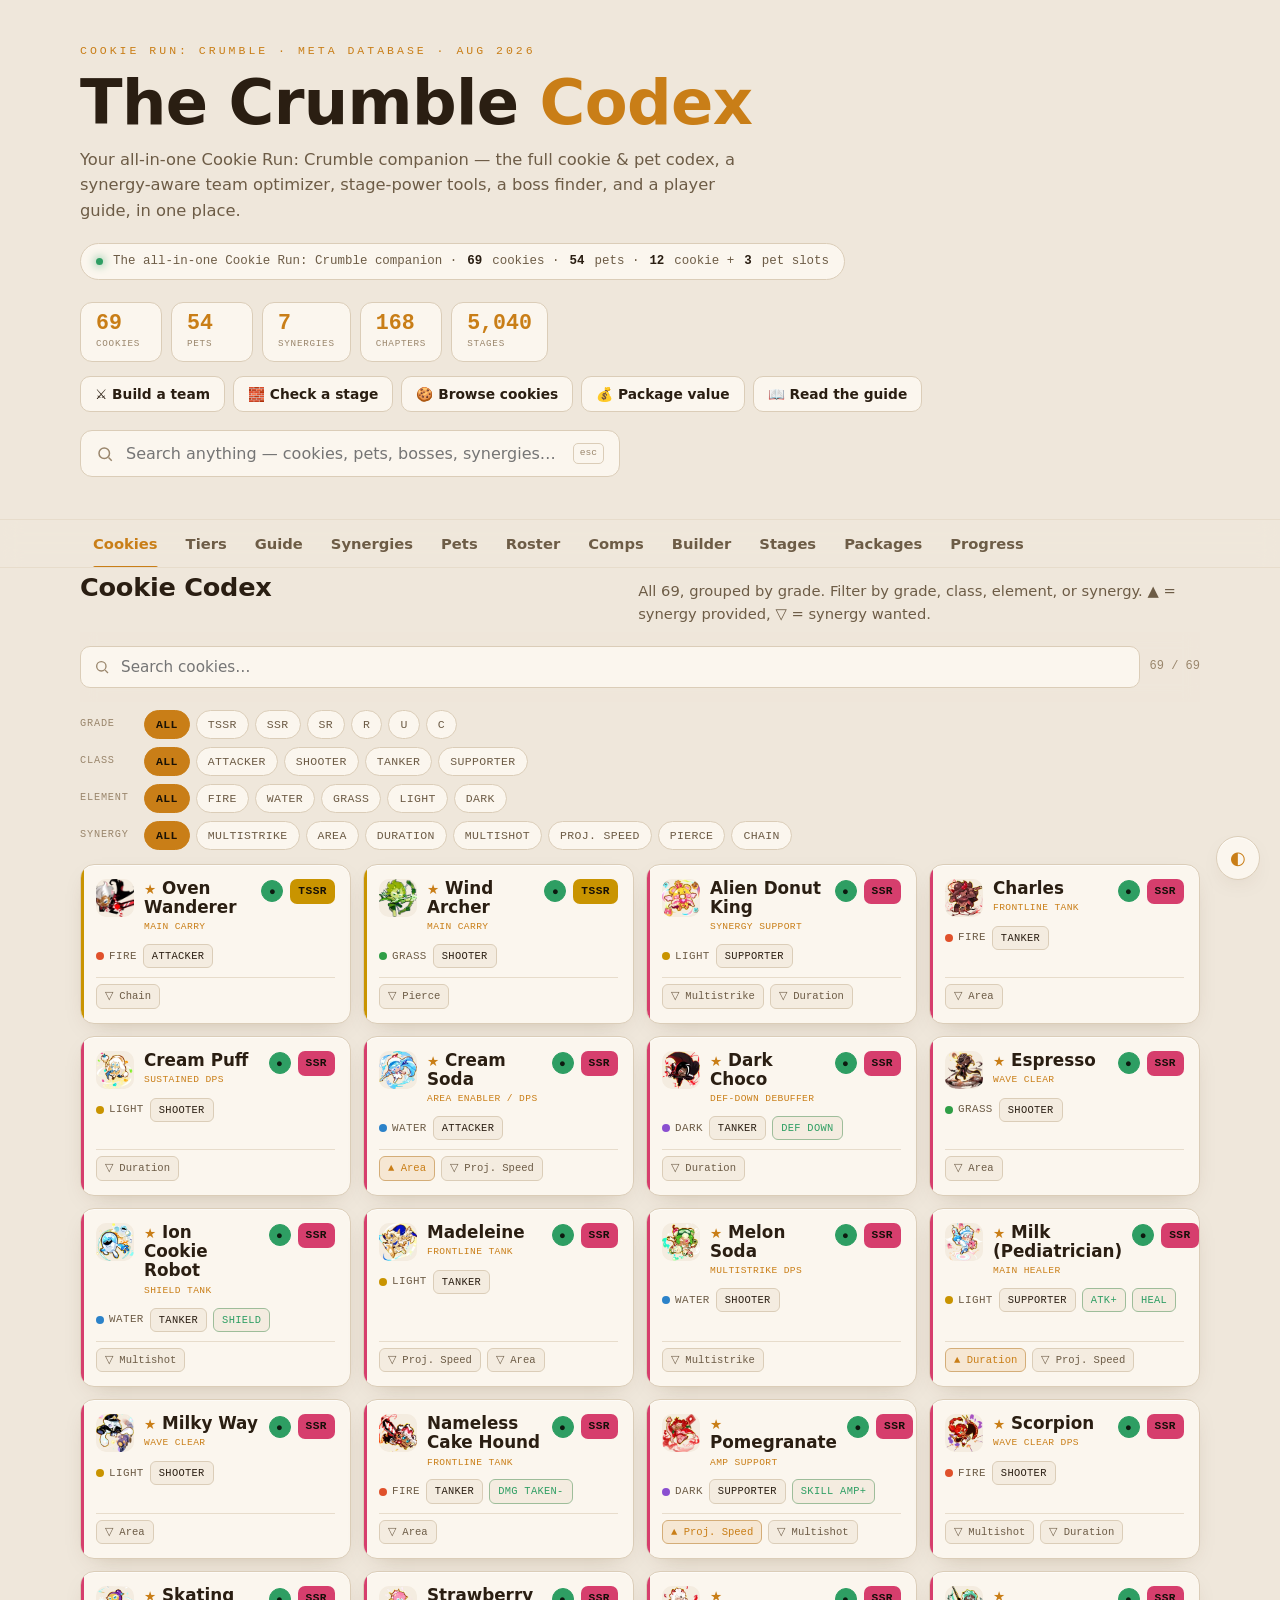
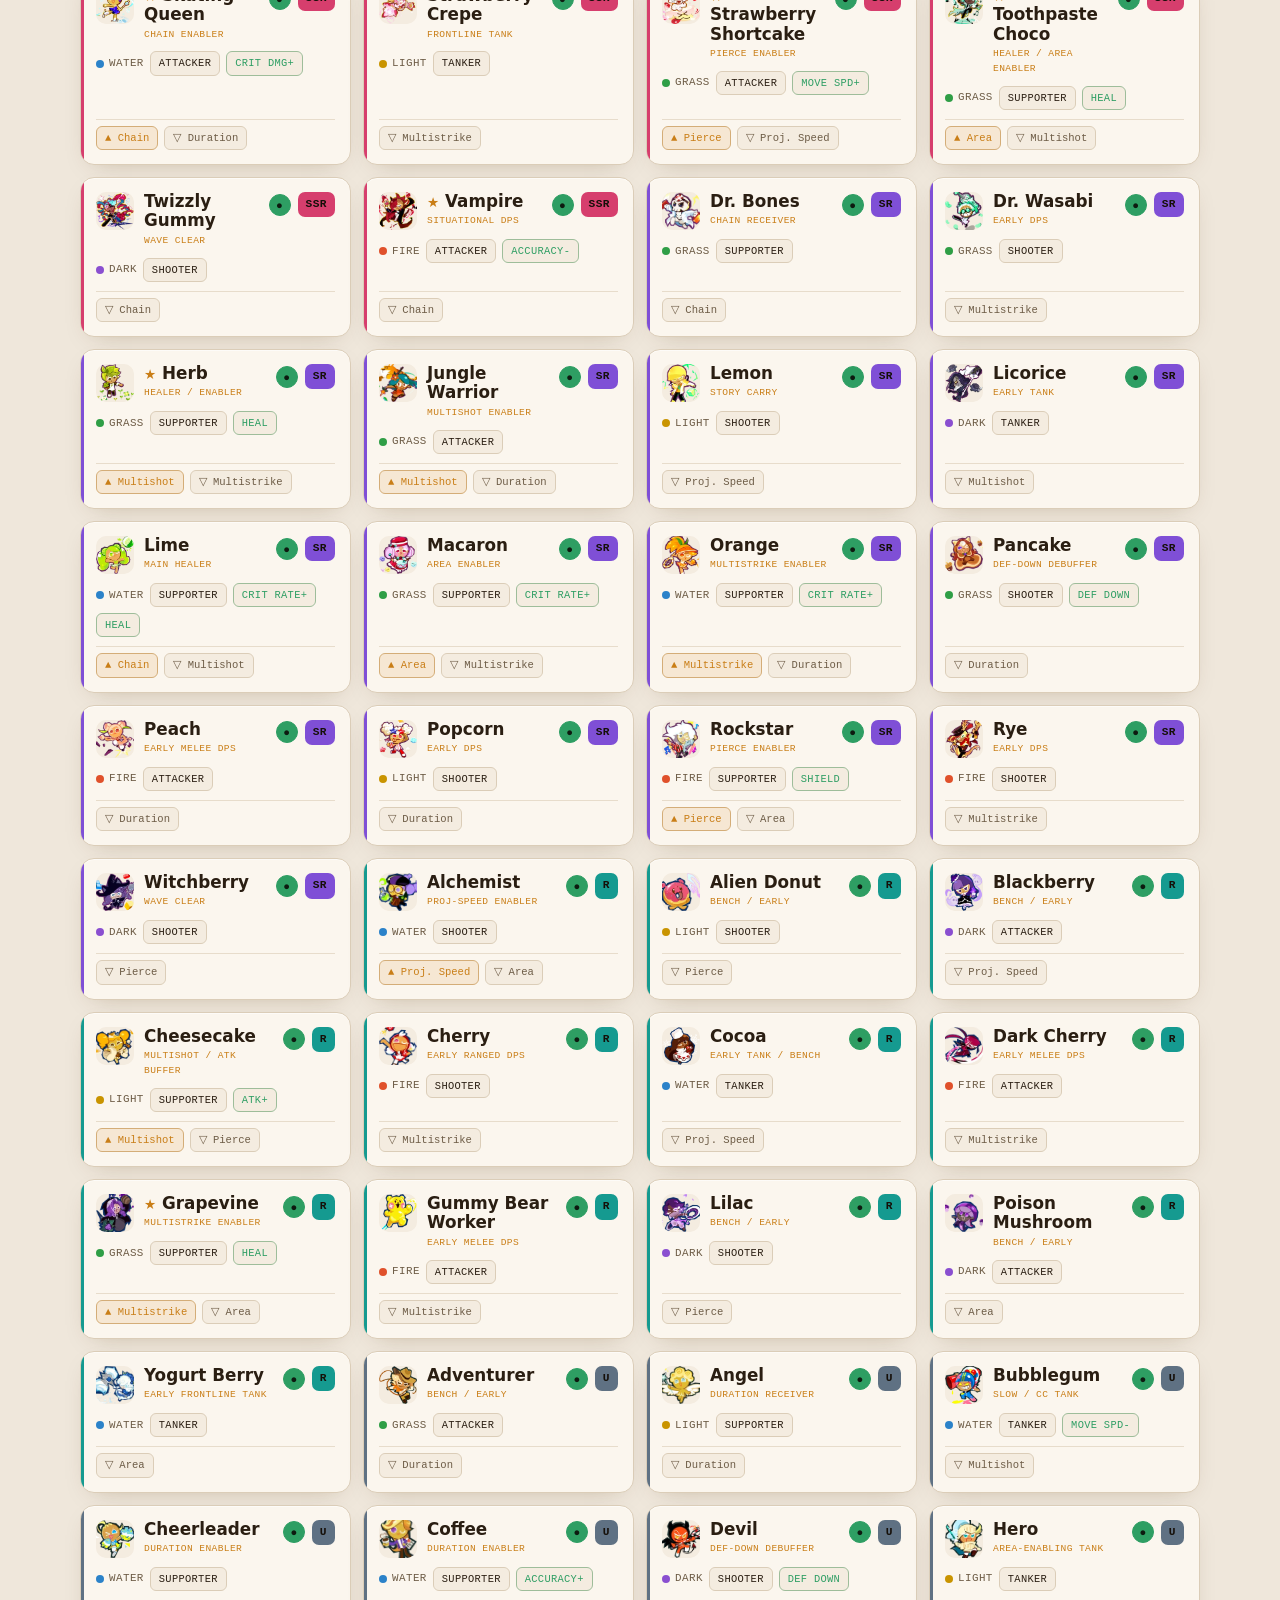
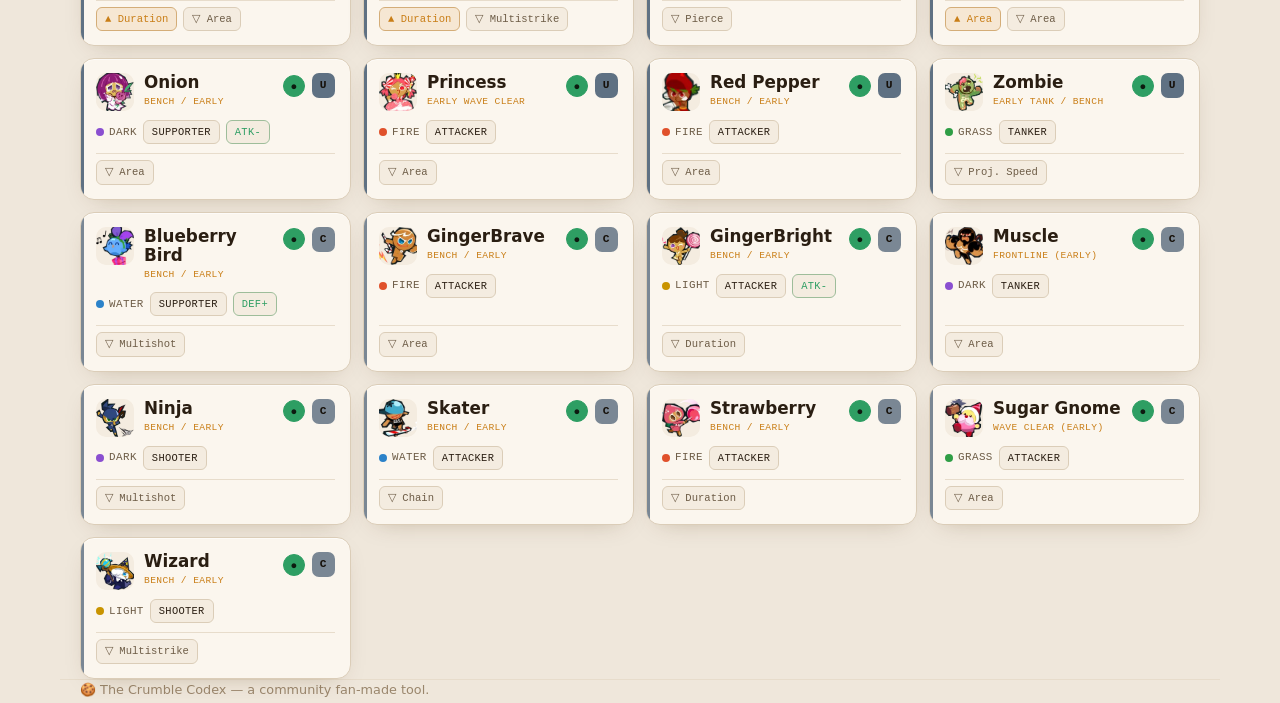
==== commit 692d1d97: "Add pet portraits + compress all portraits to thumbnails (10.2MB -> 0.7MB) 54 pet webp added; 69 coo" ====
--- a/crumble/index.html
+++ b/crumble/index.html
@@ -375,6 +375,9 @@
 .card .top>.cimg{width:38px;height:38px;border-radius:10px}
 .tchip .cimg{width:18px;height:18px;border-radius:5px}
 .m-head .cimg{width:54px;height:54px;border-radius:13px}
+.petcell{display:inline-flex;align-items:center;gap:9px}
+.petpick .p{display:flex;align-items:center;gap:9px}
+.petpick .cimg,td .cimg{width:30px;height:30px}
 footer{border-top:1px solid var(--border-soft);padding:26px 0 60px;color:var(--faint);font-size:.8rem}
 footer a{color:var(--muted)}footer .srcs{display:flex;gap:8px 16px;flex-wrap:wrap;margin-top:10px}
 .theme-toggle{position:fixed;bottom:20px;right:20px;z-index:30;appearance:none;cursor:pointer;width:44px;height:44px;border-radius:50%;border:1px solid var(--border);background:var(--surface);color:var(--accent);font-size:1.15rem;box-shadow:var(--shadow);display:grid;place-items:center}
@@ -555,6 +558,8 @@
 const GUIDE_SECTIONS=[{"title":"New to Crumble?","icon":"🍪","html":"<p><b>Cookie Run: Crumble</b> is an idle RPG: you assemble a team of Cookies that auto-battle through stages while you steer the strategy — <em>who</em> is on the team, not which buttons to press.</p><p>The core loop is simple:</p><ul><li>Build a team and clear the next stage.</li><li>Farm daily dungeons and the Crumble Dungeon for upgrade materials.</li><li>Pour those materials into your carries, gain Power, and push further.</li></ul><p>The <b>one habit that matters most early</b>: <em>focus 2-3 carries.</em> Materials are scarce, and a team is only as strong as its damage dealers. Spreading upgrades across your whole roster leaves everyone too weak to clear content — pick two or three Cookies and feed them everything.</p>"},{"title":"How Synergies Work","icon":"🔗","html":"<p>Synergies are the heart of team-building, and every one is <b>one-directional</b>: a <b>Provider</b> Cookie grants the synergy, and a <b>Receiver</b> Cookie's skills scale with it. If only one side is on the team, nothing happens — <em>you need both a Provider and a Receiver present</em> for the effect to fire.</p><p>There are <b>7 synergies</b>:</p><ul><li><b>Multistrike</b> — skills fire more times.</li><li><b>Area</b> — bigger range / AoE.</li><li><b>Duration</b> — longer skill, buff, and DoT windows.</li><li><b>Multishot</b> — more projectiles at once.</li><li><b>Proj. Speed</b> — projectiles travel faster.</li><li><b>Pierce</b> — shots pass through enemies.</li><li><b>Chain</b> — attacks bounce to more enemies.</li></ul><p>Providers are <b>scarce</b>, so plan around them: <b>Multistrike, Proj. Speed, Pierce, and Chain each have only 2 providers</b>, and <b>Area has 4</b>. If your carry receives a synergy with few providers, securing one of those Cookies is a priority.</p><p>In this tool, each Cookie is tagged: <b>▲</b> means it <em>provides</em> that synergy, <b>▽</b> means it <em>receives</em> it. A valid pairing needs a ▲ and a ▽ for the same synergy on the same team.</p>"},{"title":"The Power Wall","icon":"🧱","html":"<p>Damage in Crumble is gated by a <b>Power Wall</b>. Your final damage is your team's <b>Power</b> divided by the stage's <b>recommended Power</b>, then snapped down to a bracket:</p><ul><li>Under 10% of recommended → <b>1%</b> damage</li><li>10%+ → 5%</li><li>20%+ → 15%</li><li>40%+ → 35%</li><li>60%+ → 55%</li><li>80%+ → 75%</li><li>100%+ → <b>100%</b> (full damage)</li><li>120%+ → 120%</li></ul><p>Because damage snaps to these brackets, an <b>under-Power team is mathematically capped</b> no matter how perfect the comp is. Sitting at 95% of a stage's Power still deals only 75% damage — the fix is <em>more Power, not a different lineup.</em></p><p>When you're stuck, open the <b>Stage Power</b> tab to compare your team Power against the stage's requirement. If you're below 100%, raise Power (levels, ATK, Resolve) before you start swapping Cookies.</p>"},{"title":"Upgrade Priority","icon":"📈","html":"<p>Upgrade in this order, and always aim it at your <b>2-3 carries</b> first:</p><ul><li><b>1. Levels</b> — raise each carry toward its cap. Your <b>Crumble Level</b> caps how high any individual Cookie can be leveled, so pushing account progress unlocks more headroom.</li><li><b>2. ATK</b> — when choosing what to boost, <b>ATK first</b>. It's the most direct multiplier on your damage.</li><li><b>3. Resolve</b> — account-wide flat stats that benefit your whole team at once. It's the main <b>Coin</b> sink, so dump surplus Coin here.</li><li><b>4. Promotions</b> — feed <b>duplicate Soulstones</b> into your carries to promote them for a big power jump.</li><li><b>5. Sugar Runes</b> — up to <b>4 per Cookie</b>. Match the rune type to the Cookie's role: damage runes on carries, defensive runes on your Tanker.</li></ul><p><em>Every point spent on a bench Cookie is a point your carries didn't get.</em> Keep it focused.</p>"},{"title":"Currencies & Farming","icon":"💰","html":"<p>Farm the <b>daily dungeons</b> every day — they're your steady supply of upgrade fuel:</p><ul><li><b>EXP</b> — levels up your Cookies.</li><li><b>Coin</b> — mainly funds <b>Resolve</b>.</li><li><b>Dough</b> — the currency for building and upgrading Cookies.</li></ul><p>The <b>Crumble Dungeon</b> is the deeper grind for higher-tier materials that push your carries past the daily-dungeon ceiling.</p><p><b>Where to spend:</b> Coin → Resolve (account-wide stats); EXP → your 2-3 carries first; Dough and Crumble materials → promotions and carry upgrades. Don't hoard — flat account stats and carry levels are always worth buying.</p>"},{"title":"Reroll & Early Targets","icon":"🎯","html":"<p>The two <b>TSSRs</b> — <b>Wind Archer</b> (Shooter) and <b>Oven Wanderer</b> (Attacker) — are the strongest Cookies in the game and a great reroll goal, but they are <em>not required</em>. A well-built SSR carry backed by the right support clears content just fine.</p><p>What actually makes a team work early:</p><ul><li>A single <b>DPS carry</b> (Shooter or Attacker) to pour materials into — a TSSR if you're lucky, otherwise any strong SSR damage dealer.</li><li>The <b>Amplifier core</b>: <b>Dark Choco</b> (stacking DEF Down) + <b>Pomegranate</b> (ATK / Skill-Amp buff). This pair multiplies almost any carry's damage.</li><li><b>Grapevine</b>, a <em>free</em> Cookie that enables Rapid-Fire / <b>Multistrike</b> — extra valuable because Multistrike has only 2 providers.</li></ul><p>Prioritize a carry plus the amplifier core over chasing a specific rarity. Check the <b>My Roster</b> tab to see which of these you already have.</p>"},{"title":"Glossary","icon":"📖","html":"<ul><li><b>TSSR</b> — the top rarity; only two exist: Wind Archer and Oven Wanderer.</li><li><b>SSR / SR / R / U / C</b> — the rarities below TSSR, in descending order (SSR highest, C lowest).</li><li><b>Attacker</b> — melee / charge damage dealer.</li><li><b>Shooter</b> — ranged damage dealer.</li><li><b>Tanker</b> — frontline Cookie built for defense and soaking hits.</li><li><b>Supporter</b> — provides buffs, heals, and synergy.</li><li><b>Elements</b> — Fire, Water, Grass, Light, and Dark.</li><li><b>Multistrike</b> — synergy: skills fire more times.</li><li><b>Area</b> — synergy: bigger range / AoE.</li><li><b>Duration</b> — synergy: longer skill / buff / DoT windows.</li><li><b>Multishot</b> — synergy: more projectiles at once.</li><li><b>Proj. Speed</b> — synergy: projectiles travel faster.</li><li><b>Pierce</b> — synergy: shots pass through enemies.</li><li><b>Chain</b> — synergy: attacks bounce to more enemies.</li><li><b>Provider</b> — the Cookie that grants a synergy (▲).</li><li><b>Receiver</b> — the Cookie whose skills scale with a synergy (▽); both must be on the team.</li><li><b>Resolve</b> — account-wide flat stats; the main Coin sink.</li><li><b>Promotion</b> — upgrading a Cookie using duplicate Soulstones.</li><li><b>Sugar Rune</b> — an equippable stat piece, up to 4 per Cookie, matched to the Cookie's role.</li><li><b>Crumble Level</b> — account level that caps how high individual Cookies can be leveled.</li><li><b>Power Wall</b> — the bracket system that caps your damage when team Power is below a stage's recommended Power.</li><li><b>Amplifier</b> — a support core (Dark Choco + Pomegranate) that multiplies the whole team's damage.</li></ul>"},{"title":"FAQ","icon":"❓","html":"<p><b>I'm stuck on an X-30 boss — what do I do?</b> Open the <b>Stage Power</b> tab and compare your team Power to the stage. If you're under 100%, you're being capped by the Power Wall — raise Power (carry levels, ATK, Resolve) instead of reshuffling the team.</p><p><b>Do I need Wind Archer or Oven Wanderer?</b> No. The TSSRs are the strongest Cookies, but a solid SSR carry plus the Dark Choco + Pomegranate amplifier core clears content. Upgrades and Power matter more than owning a specific unit.</p><p><b>What's the best team?</b> There's no single answer, but the reliable framework is: one <b>DPS carry</b> + the <b>amplifier core</b> (Dark Choco DEF Down, Pomegranate ATK buff) + a <b>synergy Provider</b> that matches your carry's Receiver skills + a <b>Tanker</b> to survive. Assemble and test it in the <b>Builder</b> tab.</p><p><b>My comp looks perfect but deals almost no damage — why?</b> Two usual causes: you're below the stage's Power (the Power Wall), or you have a synergy Receiver with no matching Provider. Both fail quietly. Check the ▲/▽ tags in the <b>Builder</b> and your Power in <b>Stage Power</b>.</p><p><b>Should I level my whole roster?</b> No — focus 2-3 carries. Spreading materials thin leaves everyone under-Power. Bench Cookies can wait.</p><p><b>Where do promotions come from?</b> Duplicate <b>Soulstones</b> of the same Cookie. Farm dungeons and pull for dupes of your carries specifically, not the whole roster.</p>"}];
 const IMG={"GingerBrave":"cookie0001","Strawberry":"cookie0002","GingerBright":"cookie0003","Ninja":"cookie0007","Princess":"cookie0008","Hero":"cookie0009","Coffee":"cookie0010","Skater":"cookie0011","Angel":"cookie0012","Zombie":"cookie0013","Muscle":"cookie0015","Skating Queen":"cookie0018","Cheerleader":"cookie0020","Devil":"cookie0023","Wizard":"cookie0025","Rockstar":"cookie0027","Cherry":"cookie0028","Alchemist":"cookie0034","Vampire":"cookie0035","Cheesecake":"cookie0037","Adventurer":"cookie0038","Jungle Warrior":"cookie0040","Blackberry":"cookie0042","Cocoa":"cookie0045","Red Pepper":"cookie0047","Cream Puff":"cookie0048","Bubblegum":"cookie0050","Lemon":"cookie0052","Orange":"cookie0053","Lime":"cookie0054","Peach":"cookie0056","Onion":"cookie0058","Macaron":"cookie0059","Herb":"cookie0063","Pancake":"cookie0069","Wind Archer":"cookie0070","Strawberry Shortcake":"cookie0072","Popcorn":"cookie0101","Dark Choco":"cookie0103","Alien Donut":"cookie0106","Dr. Wasabi":"cookie0107","Pomegranate":"cookie0126","Ion Cookie Robot":"cookie0136","Scorpion":"cookie0181","Dr. Bones":"cookie0195","Poison Mushroom":"cookie0502","Licorice":"cookie0503","Madeleine":"cookie0511","Espresso":"cookie0513","Rye":"cookie0515","Strawberry Crepe":"cookie0518","Lilac":"cookie0522","Twizzly Gummy":"cookie0527","Charles":"cookie0570","Milky Way":"cookie0573","Cream Soda":"cookie1004","Witchberry":"cookie2006","Melon Soda":"cookie3001","Dark Cherry":"cookie4001","Yogurt Berry":"cookie4002","Grapevine":"cookie4003","Oven Wanderer":"cookie4012","Toothpaste Choco":"cookie4017","Alien Donut King":"cookie4018","Milk (Pediatrician)":"cookie4019","Blueberry Bird":"cookie4021","Sugar Gnome":"cookie4022","Gummy Bear Worker":"cookie4023","Nameless Cake Hound":"cookie4024"};
 const cimg=n=>IMG[n]?'<img class="cimg" loading="lazy" alt="" src="assets/cookies/'+IMG[n]+'.webp" onerror="this.remove()">':'';
+const PIMG={"Holy Baby Drop":"pet4001","Majestic King Choco Drop":"pet4003","Floral Froglet":"pet0184","Eggbeak":"pet0239","Marshmallow Hamster":"pet0056","Mango Toucan":"pet0154","Bonbon Birdy":"pet0187","Banana Lion":"pet0080","Sweet n' Sour":"pet4004","Breadog":"pet0243","Avocatapult":"pet0115","Berry Angrybeak":"pet0252","Yakgwa Pupper":"pet0207","Octo Wasabi":"pet0110","Ginseng Sprout":"pet0183","Nero the Choco Cat":"pet0517","Fluffy Cheese Cat":"pet0047","Kiwi Bird":"pet0052","Furball Pup":"pet0053","Yule Log Cake":"pet0037","Pterosatchel":"pet0186","Hot Doggie":"pet0111","Gold Drop":"pet0029","Owlcorn":"pet0059","Soda Dollop":"pet1004","Mini Orange Mouse":"pet0064","Icy Birdie":"pet0230","Milk Angel":"pet0135","Lemon Slice":"pet0050","Junior Sleuth Ted":"pet0141","Sweet Rice Seal":"pet0074","Cheese Crumble Cat":"pet0142","Creamtese":"pet0216","Apple Rabbit":"pet0046","Angry Bear":"pet0134","Cloud Pelican":"pet0106","Little Ghost":"pet0012","Carrot Cake Rabbit":"pet0132","Jingle Deer":"pet0147","Fluffy Ram":"pet0197","Little Tooth":"pet4002","Fruit Deer":"pet0131","Spirit Helmet":"pet0104","Panda Dumpling":"pet0069","Flame Bat":"pet0028","Brain Gum":"pet0018","Cream Mocha":"pet0019","Dragon's Tail":"pet0017","Celestial Star":"pet0020","Pocket Strawberry":"pet0109","Dust Unicorn":"pet0005","Unpeeled Garlic":"pet0010","Choco Drop":"pet0001","Cheese Drop":"pet0002"};
+const pimg=n=>PIMG[n]?'<img class="cimg" loading="lazy" alt="" src="assets/pets/'+PIMG[n]+'.webp" onerror="this.remove()">':'';
 const GRADES=["TSSR","SSR","SR","R","U","C"];
 const GORDER=Object.fromEntries(GRADES.map((g,i)=>[g,i]));
 const GRADEW={TSSR:5,SSR:4,SR:2.6,R:1.6,U:0.9,C:0.5};
@@ -672,7 +677,7 @@
   const list=[...PETS].sort((a,b)=>GORDER[a.grade]-GORDER[b.grade]);
   $("#petBody").innerHTML=list.map(p=>`<tr>
     <td><span class="t-badge" style="background:${gvar(p.grade)}">${p.grade}</span></td>
-    <td><span class="petname">${p.n}</span></td>
+    <td><span class="petcell">${pimg(p.n)}<span class="petname">${p.n}</span></span></td>
     <td class="eff-txt">${p.eff.length?p.eff.join(" · "):'<span style="color:var(--faint)">— (ownership bonus only)</span>'}</td>
   </tr>`).join("");
 }
@@ -808,7 +813,7 @@
         <div class="box"><p class="lab">Active synergies (${R.active.length})</p><div class="syn-live">${R.active.length?R.active.map(s=>`<div class="row"><span class="on"></span><span class="snm">${s.k}</span><span class="flow">${s.provider} → ${s.recvs.length}×</span></div>`).join(""):'<span class="why">No synergies active — raw stats carry here.</span>'}</div></div>
         <div class="box"><p class="lab">Class balance</p><div class="rolebars">${bars}</div></div>
         <div class="box"><p class="lab">Element mix</p><div class="elmix">${elbox}</div>${R.domEl&&R.domEl[1]>=7?`<p class="why" style="margin-top:8px">Mono-${R.domEl[0]} leaning — an element crit pet fits.</p>`:""}</div>
-        <div class="box"><p class="lab">Recommended pets (3 slots)</p><div class="petpick">${R.pets.map(p=>`<div class="p"><div class="pn">${p.n}</div><div class="pe">${p.e}</div></div>`).join("")}</div></div>
+        <div class="box"><p class="lab">Recommended pets (3 slots)</p><div class="petpick">${R.pets.map(p=>`<div class="p">${pimg(p.n)}<div><div class="pn">${p.n}</div><div class="pe">${p.e}</div></div></div>`).join("")}</div></div>
       </div></div>`;
 }
 function renderProg(){$("#progGrid").innerHTML=PROG.map(p=>`<div class="prog-card"><h3><span class="num">${p.num}</span> ${p.n}</h3><p>${p.body}</p><ul>${p.list.map(l=>`<li>${l}</li>`).join("")}</ul></div>`).join("");}
